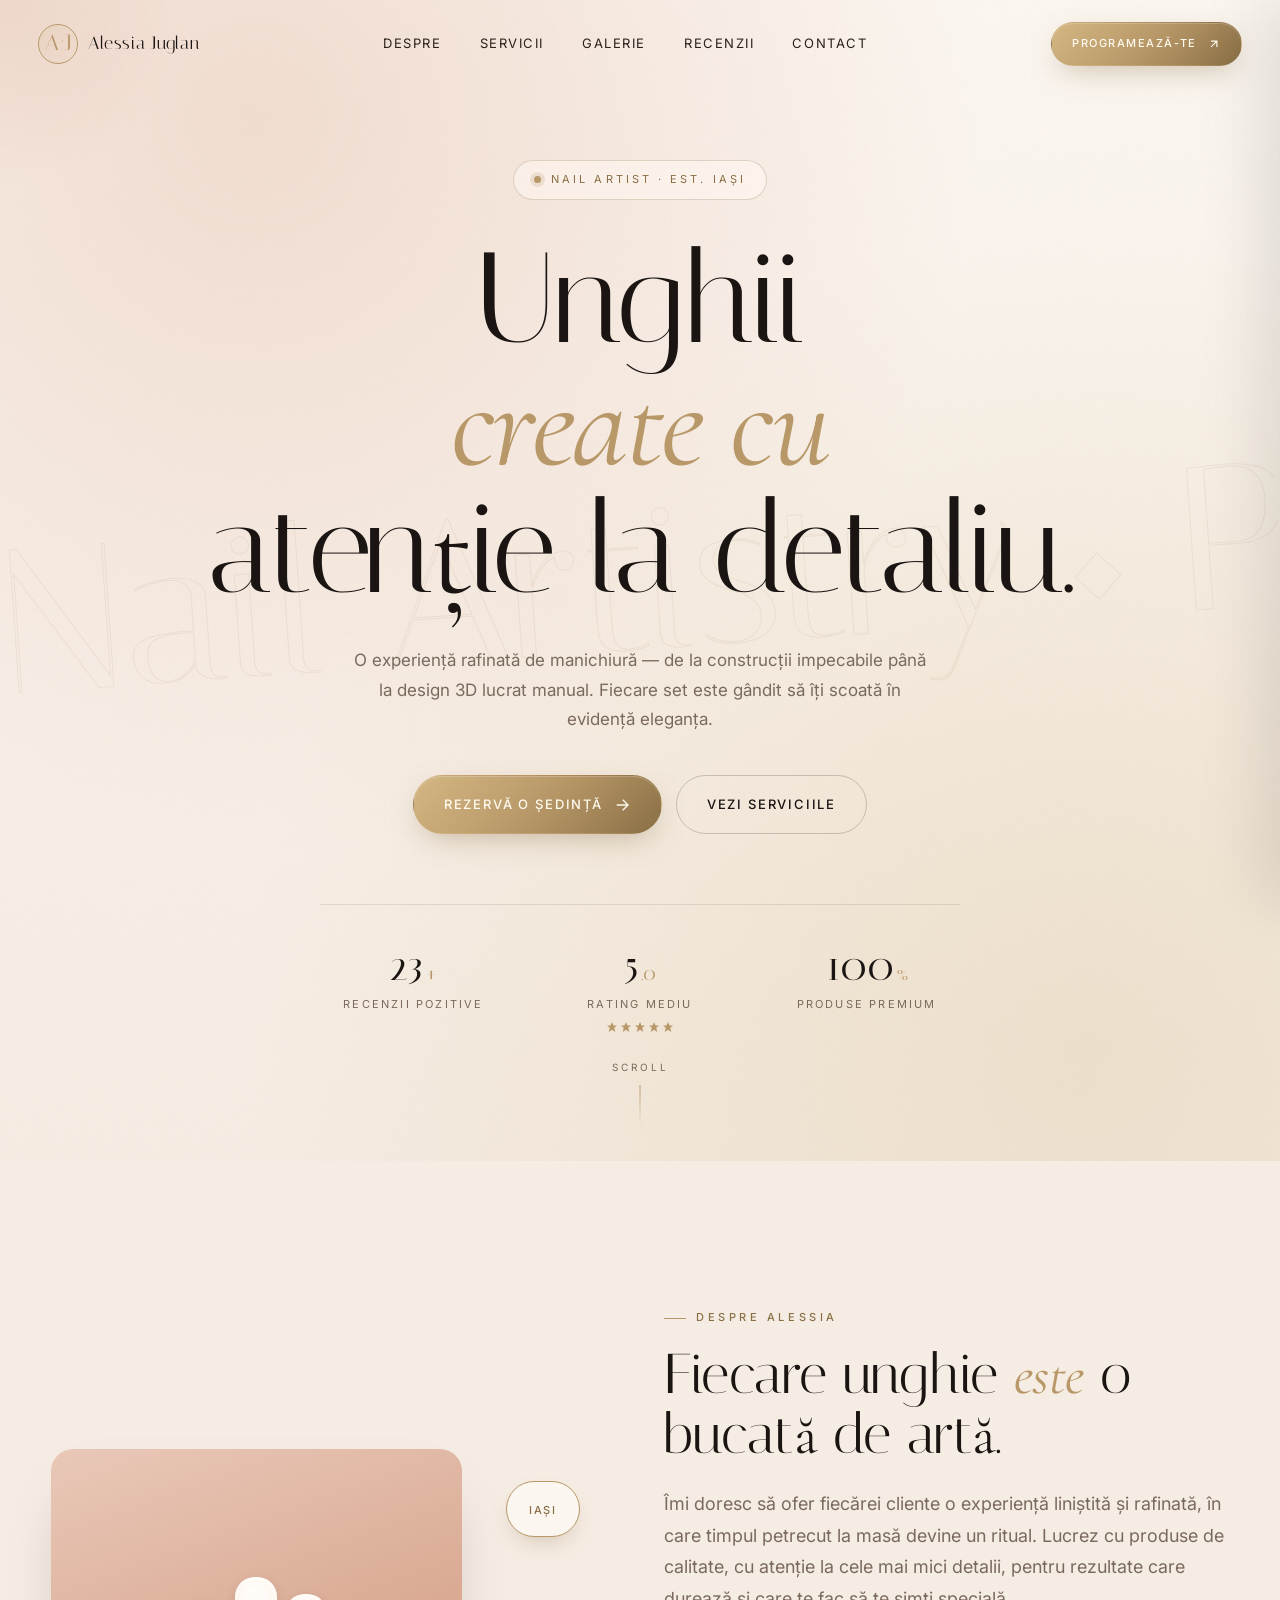
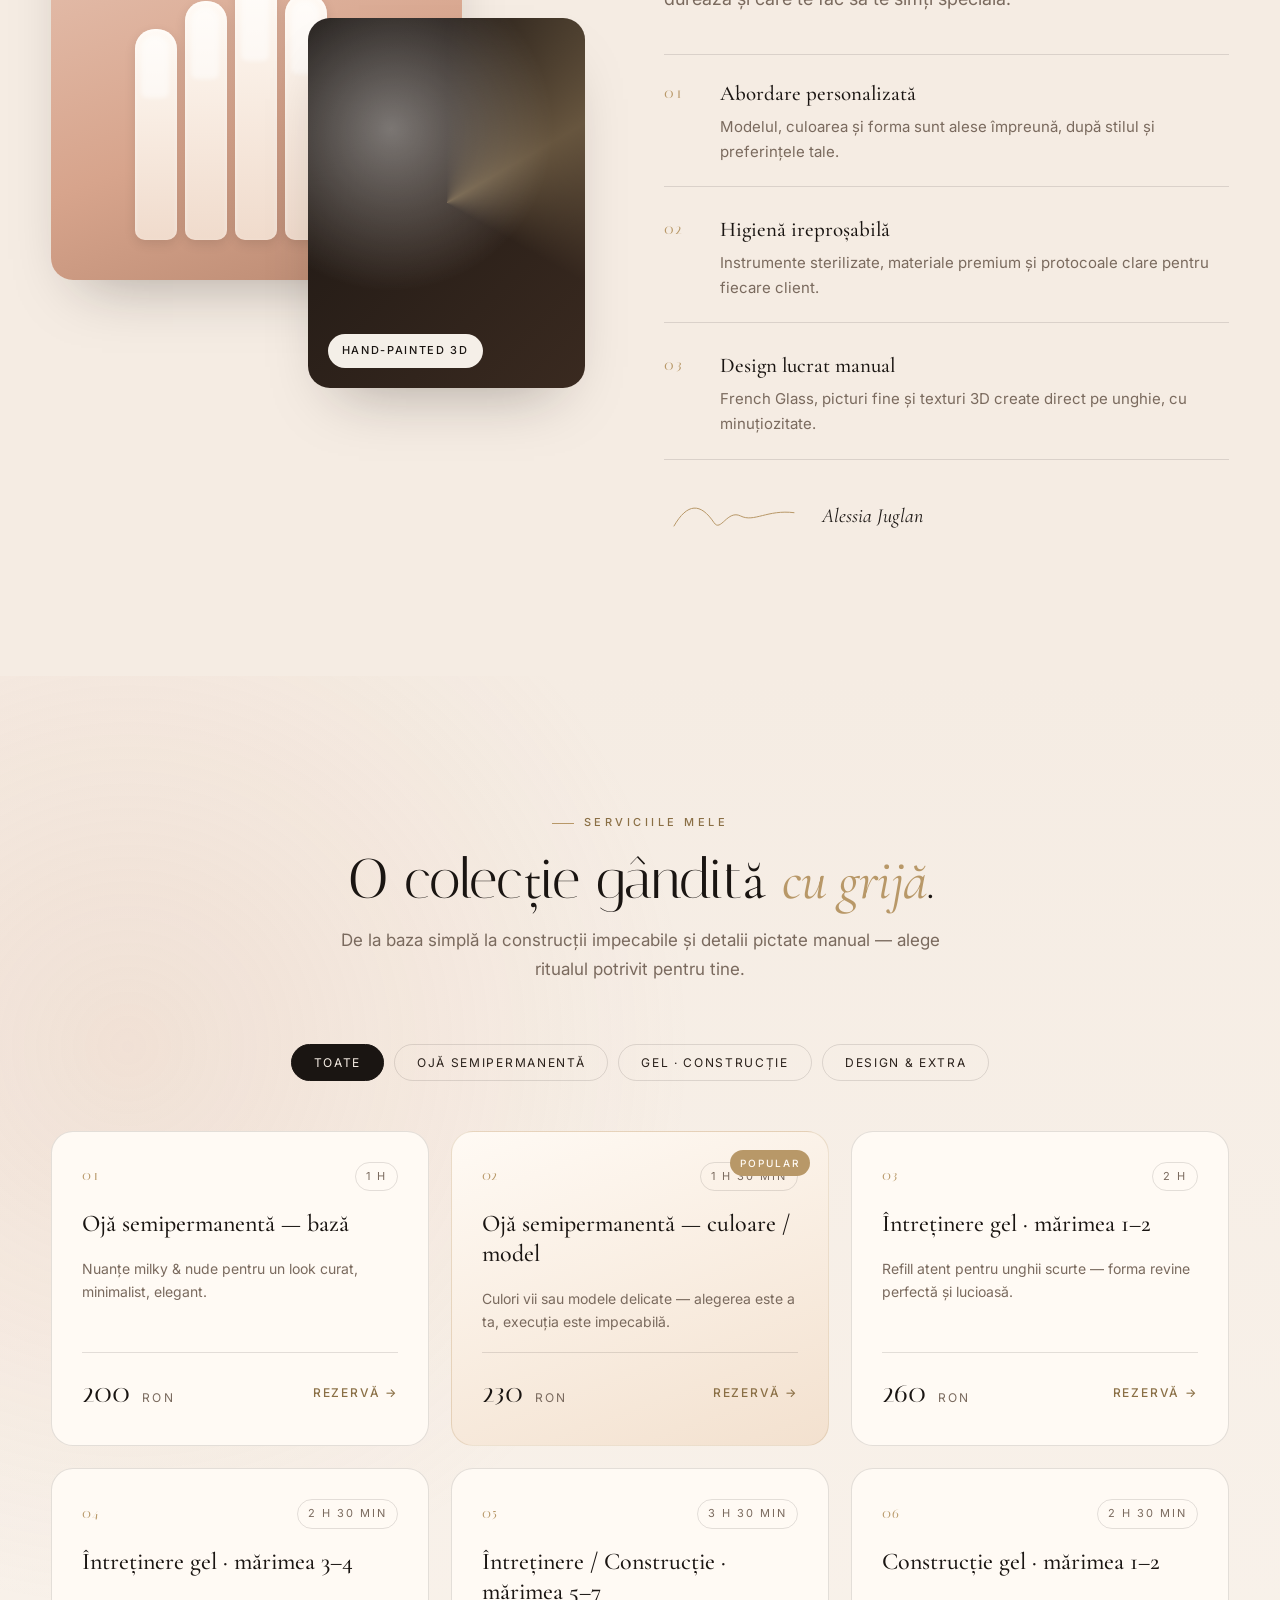
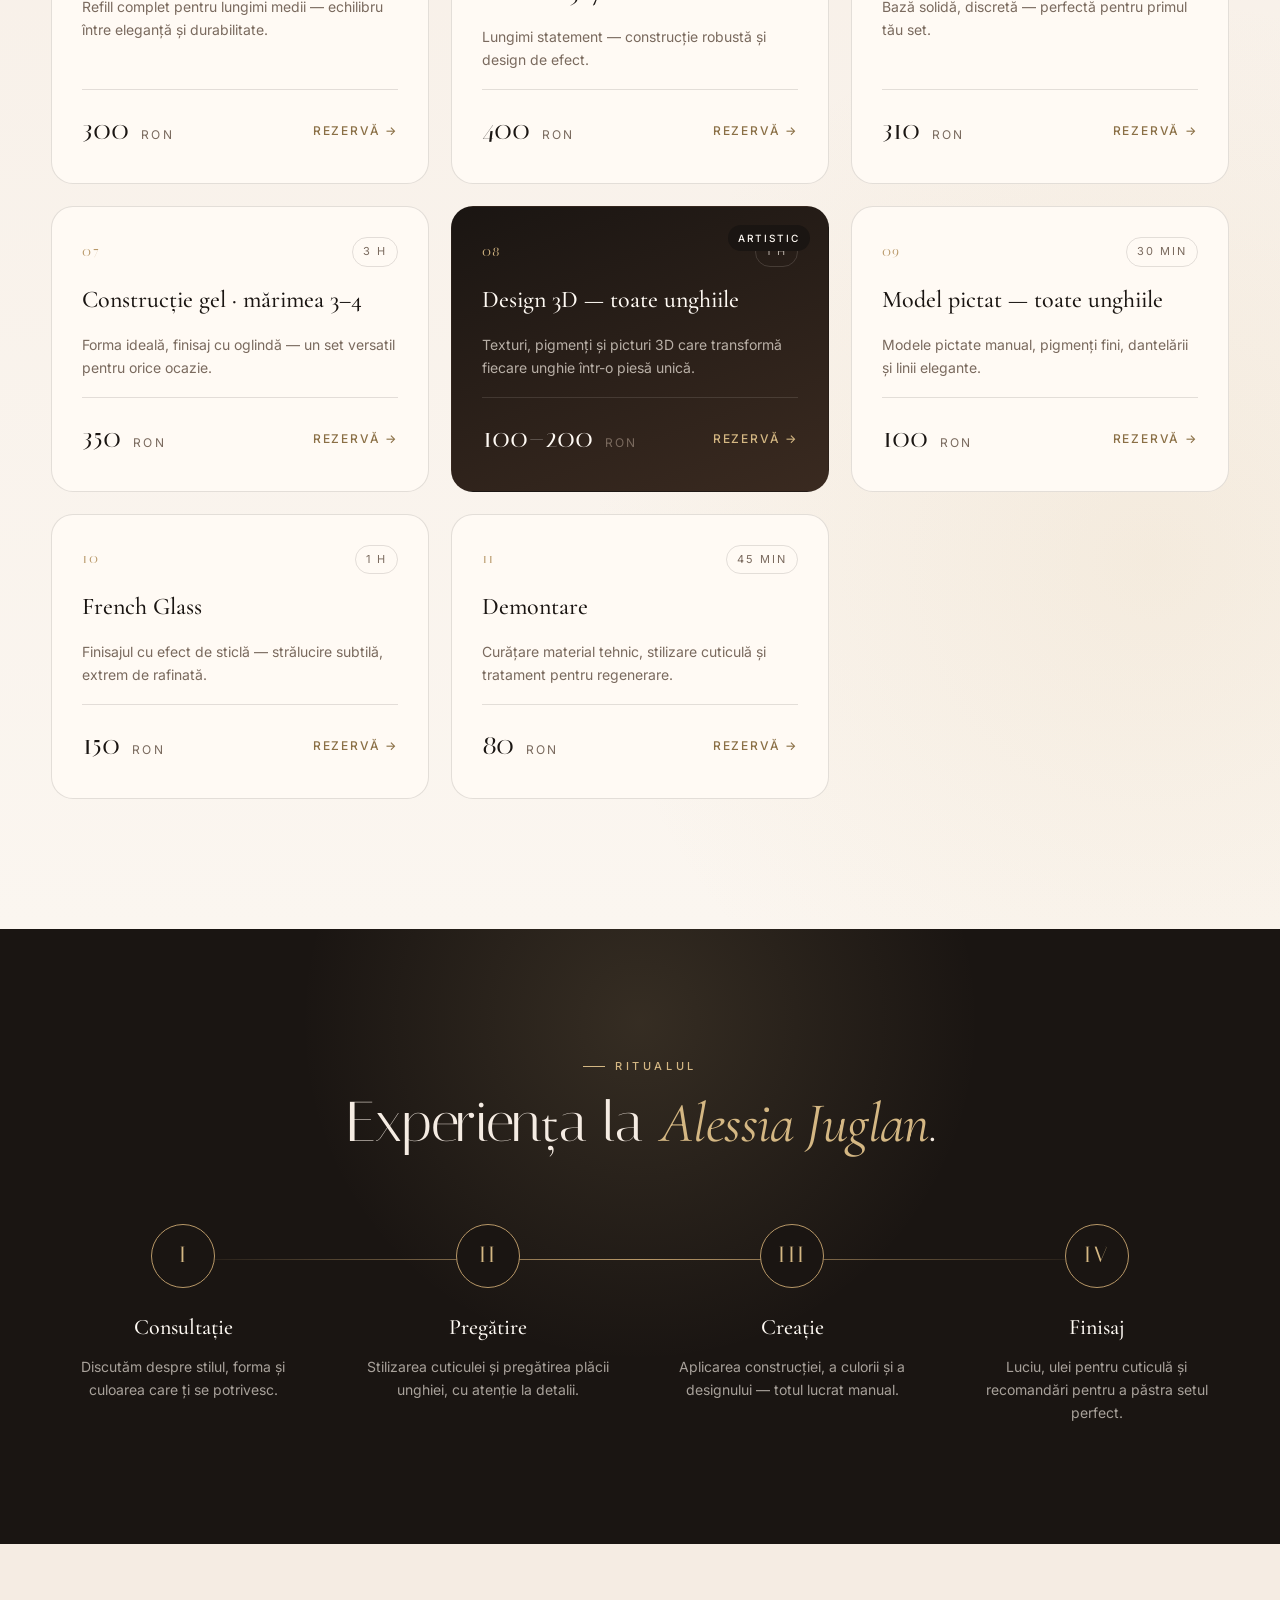
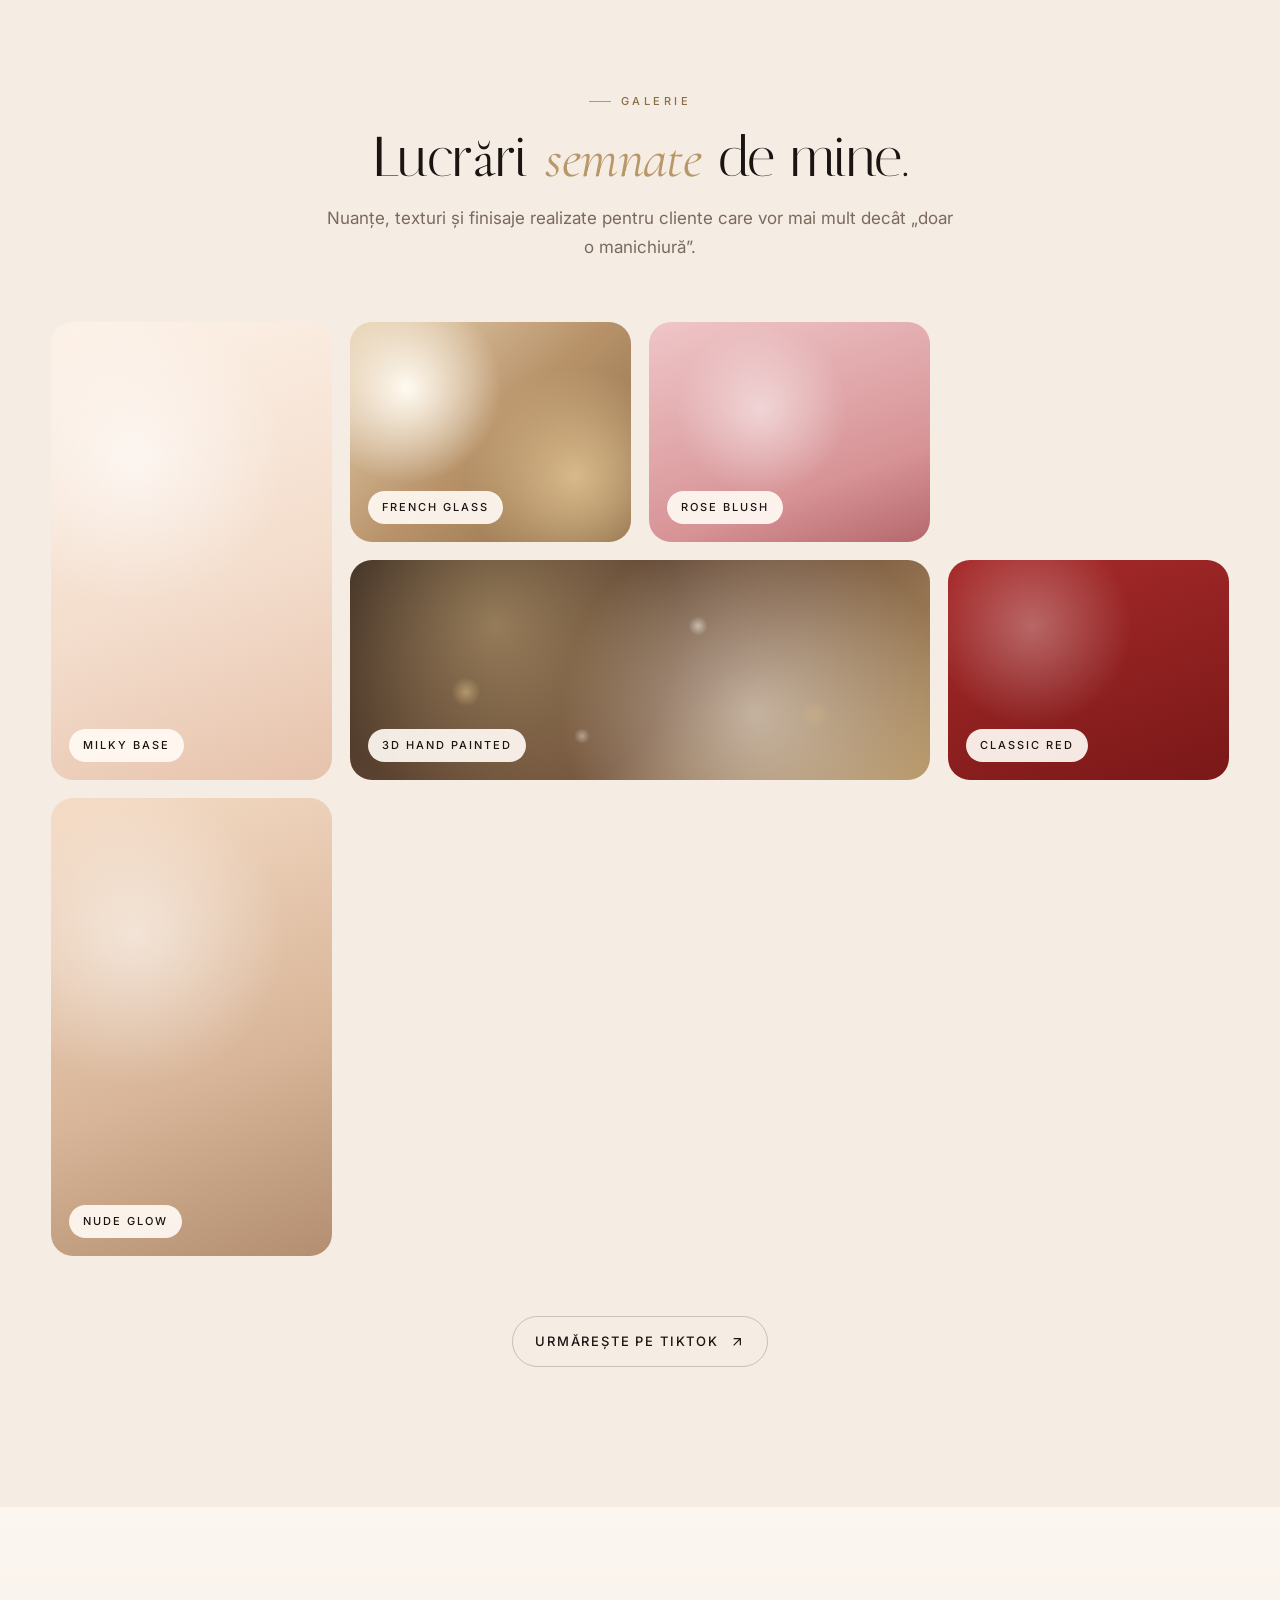
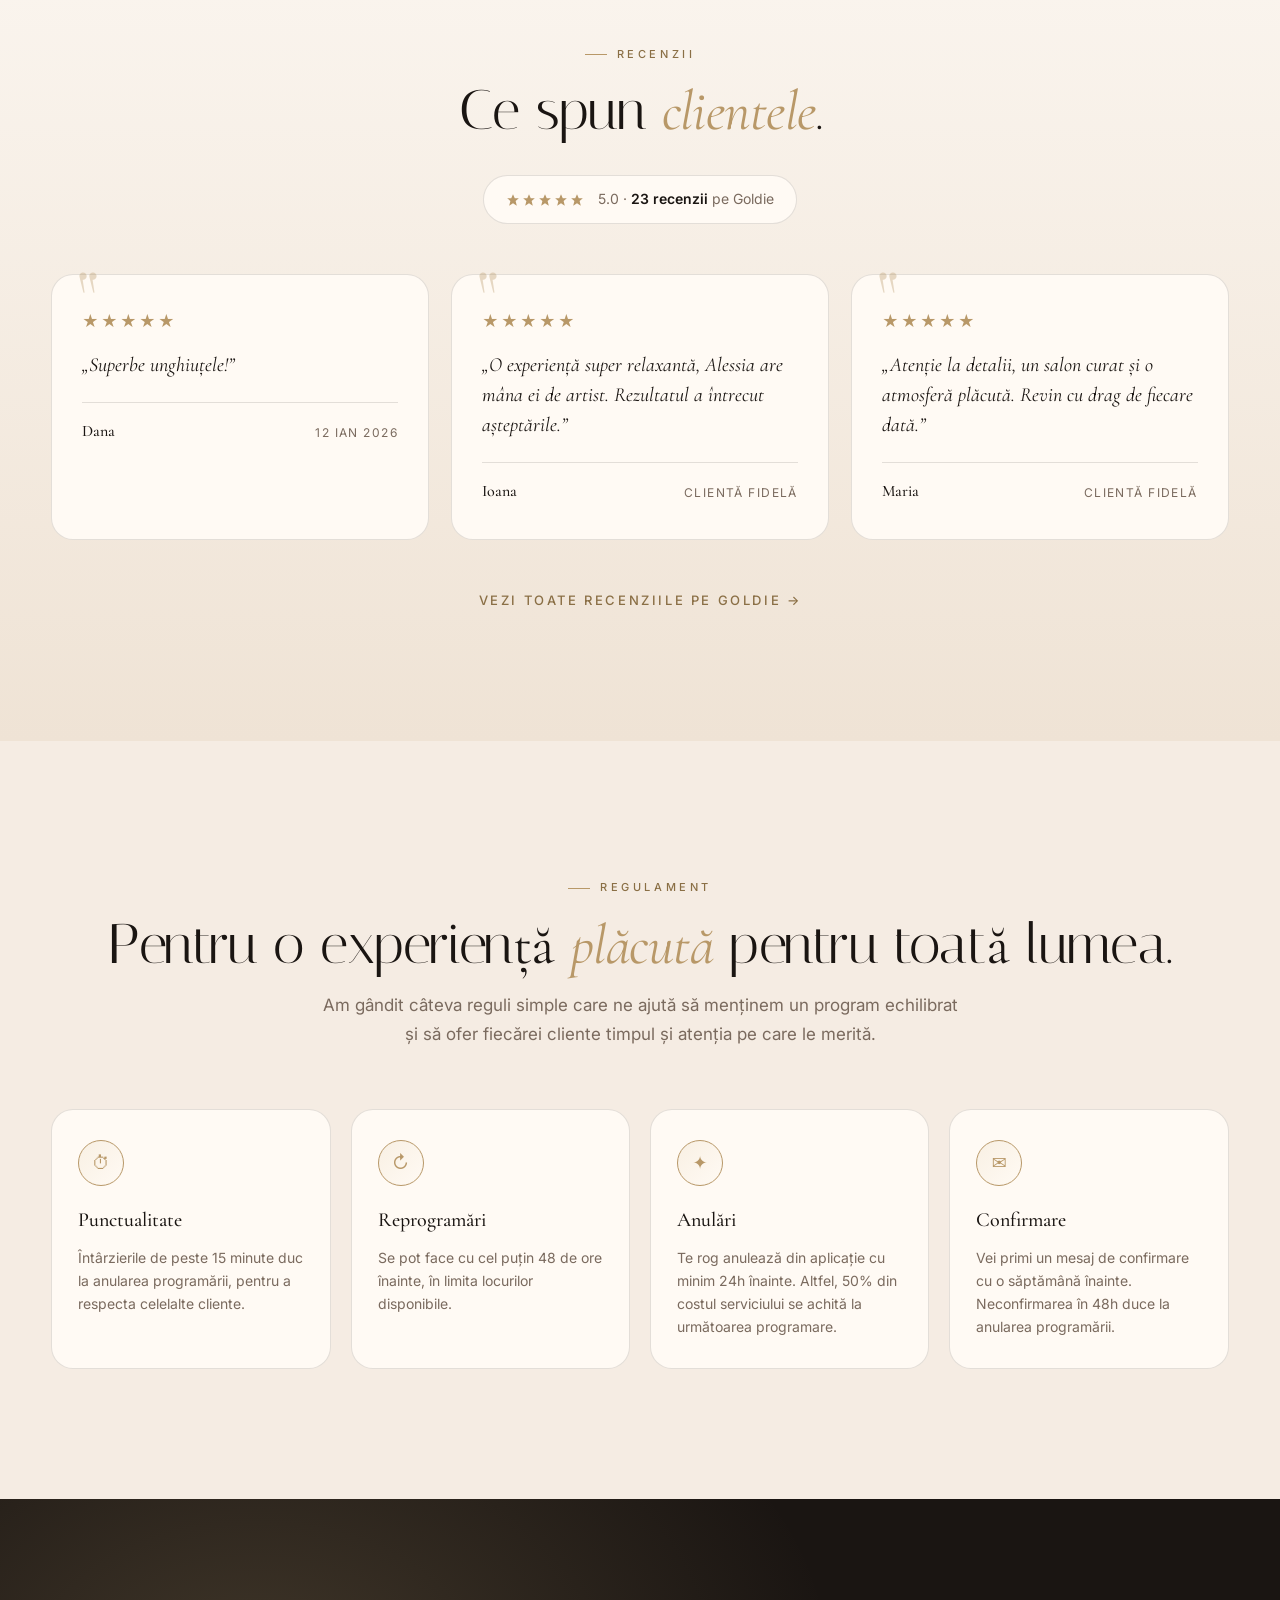
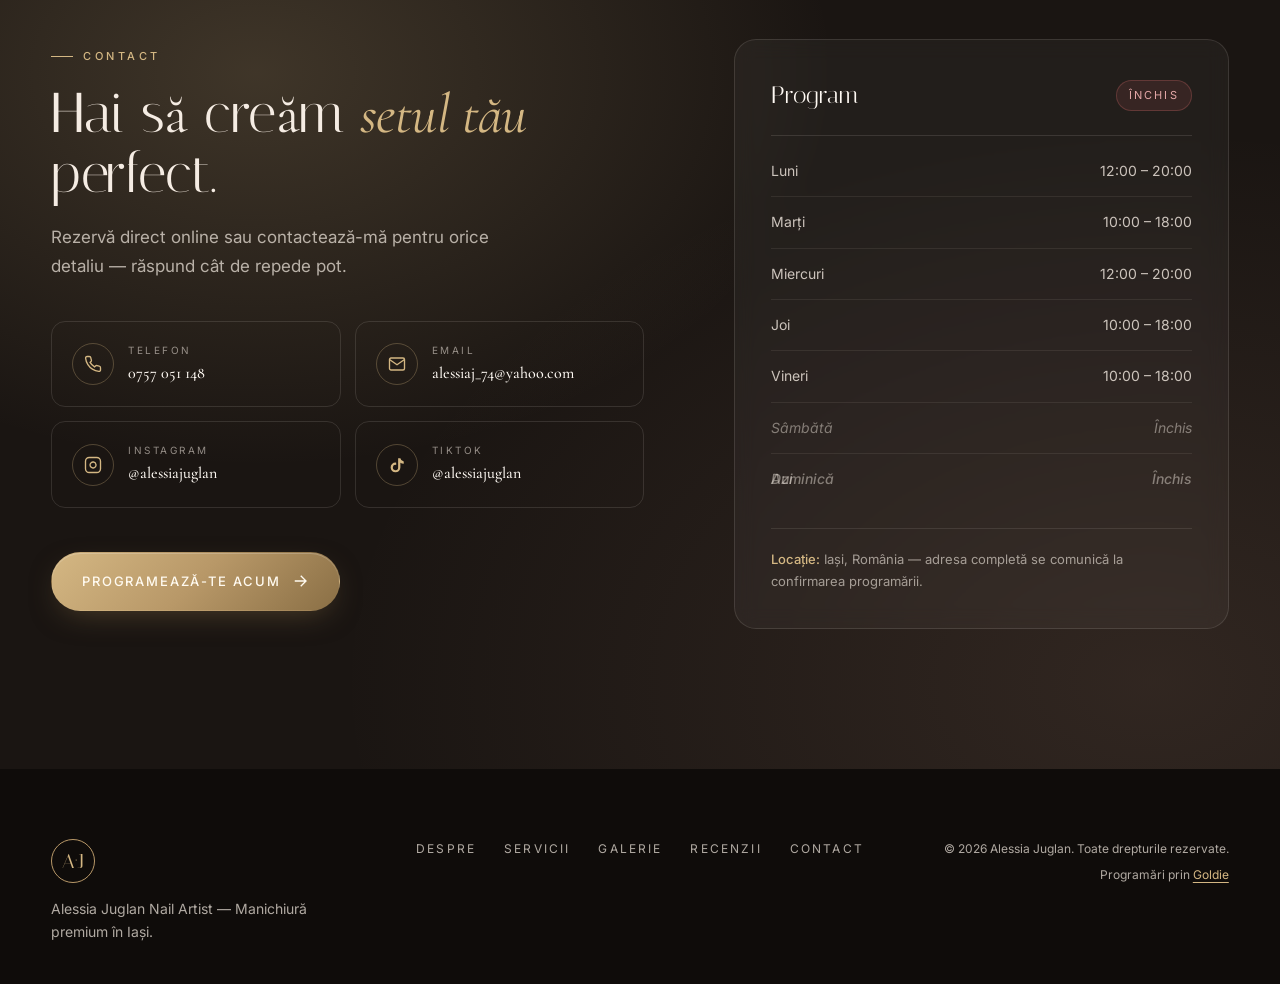
==== index.html @ a5c399bd "feat: initial premium website for Alessia Juglan Nail Tech" ====
<!DOCTYPE html>
<html lang="ro">
<head>
  <meta charset="UTF-8" />
  <meta name="viewport" content="width=device-width, initial-scale=1.0" />
  <title>Alessia Juglan — Nail Artist | Manichiură Premium</title>
  <meta name="description" content="Alessia Juglan Nail Tech — manichiură premium, construcție gel, design 3D și French Glass. Programări online pentru o experiență rafinată." />
  <meta name="theme-color" content="#f5ece3" />

  <link rel="preconnect" href="https://fonts.googleapis.com" />
  <link rel="preconnect" href="https://fonts.gstatic.com" crossorigin />
  <link href="https://fonts.googleapis.com/css2?family=Cormorant+Garamond:ital,wght@0,300;0,400;0,500;0,600;1,400&family=Inter:wght@300;400;500;600&family=Italiana&display=swap" rel="stylesheet" />

  <link rel="icon" type="image/svg+xml" href="assets/favicon.svg" />
  <link rel="stylesheet" href="styles.css" />
</head>
<body>
  <!-- Cursor glow -->
  <div class="cursor-glow" aria-hidden="true"></div>

  <!-- Navigation -->
  <header class="nav" id="nav">
    <div class="nav__inner">
      <a href="#top" class="nav__logo" aria-label="Alessia Juglan">
        <span class="nav__logo-mark">A<span class="amp">·</span>J</span>
        <span class="nav__logo-text">Alessia Juglan</span>
      </a>

      <nav class="nav__links" aria-label="Meniu principal">
        <a href="#despre">Despre</a>
        <a href="#servicii">Servicii</a>
        <a href="#galerie">Galerie</a>
        <a href="#recenzii">Recenzii</a>
        <a href="#contact">Contact</a>
      </nav>

      <a href="https://book.heygoldie.com/alessiajuglan-nailtech" target="_blank" rel="noopener" class="btn btn--gold nav__cta">
        <span>Programează-te</span>
        <svg width="14" height="14" viewBox="0 0 24 24" fill="none" stroke="currentColor" stroke-width="2"><path d="M7 17L17 7M7 7h10v10"/></svg>
      </a>

      <button class="nav__burger" aria-label="Deschide meniul" aria-expanded="false">
        <span></span><span></span><span></span>
      </button>
    </div>

    <div class="nav__mobile" aria-hidden="true">
      <a href="#despre">Despre</a>
      <a href="#servicii">Servicii</a>
      <a href="#galerie">Galerie</a>
      <a href="#recenzii">Recenzii</a>
      <a href="#contact">Contact</a>
      <a href="https://book.heygoldie.com/alessiajuglan-nailtech" target="_blank" rel="noopener" class="btn btn--gold">Programează-te</a>
    </div>
  </header>

  <!-- Hero -->
  <section class="hero" id="top">
    <div class="hero__grain" aria-hidden="true"></div>

    <div class="hero__marquee" aria-hidden="true">
      <div class="hero__marquee-track">
        <span>Nail Artistry</span><span>◆</span>
        <span>Premium Manicure</span><span>◆</span>
        <span>Gel Construction</span><span>◆</span>
        <span>3D Design</span><span>◆</span>
        <span>French Glass</span><span>◆</span>
        <span>Iași, România</span><span>◆</span>
        <span>Nail Artistry</span><span>◆</span>
        <span>Premium Manicure</span><span>◆</span>
        <span>Gel Construction</span><span>◆</span>
        <span>3D Design</span><span>◆</span>
        <span>French Glass</span><span>◆</span>
        <span>Iași, România</span><span>◆</span>
      </div>
    </div>

    <div class="hero__inner">
      <div class="hero__eyebrow">
        <span class="hero__dot"></span>
        Nail Artist · Est. Iași
      </div>

      <h1 class="hero__title">
        <span class="hero__line">Unghii</span>
        <span class="hero__line hero__line--italic">create cu</span>
        <span class="hero__line hero__line--accent">atenție la detaliu.</span>
      </h1>

      <p class="hero__sub">
        O experiență rafinată de manichiură — de la construcții impecabile până la design 3D
        lucrat manual. Fiecare set este gândit să îți scoată în evidență eleganța.
      </p>

      <div class="hero__cta">
        <a href="https://book.heygoldie.com/alessiajuglan-nailtech" target="_blank" rel="noopener" class="btn btn--gold btn--lg">
          Rezervă o ședință
          <svg width="18" height="18" viewBox="0 0 24 24" fill="none" stroke="currentColor" stroke-width="1.8"><path d="M5 12h14M13 5l7 7-7 7"/></svg>
        </a>
        <a href="#servicii" class="btn btn--ghost btn--lg">Vezi serviciile</a>
      </div>

      <div class="hero__stats">
        <div class="stat">
          <div class="stat__num">23<span>+</span></div>
          <div class="stat__label">Recenzii pozitive</div>
        </div>
        <div class="stat">
          <div class="stat__num">5<span>.0</span></div>
          <div class="stat__label">Rating mediu</div>
          <div class="stat__stars" aria-label="5 stele">
            <svg viewBox="0 0 24 24"><path d="M12 2l3 7h7l-5.5 4.5L18.5 22 12 17.5 5.5 22l2-8.5L2 9h7z"/></svg>
            <svg viewBox="0 0 24 24"><path d="M12 2l3 7h7l-5.5 4.5L18.5 22 12 17.5 5.5 22l2-8.5L2 9h7z"/></svg>
            <svg viewBox="0 0 24 24"><path d="M12 2l3 7h7l-5.5 4.5L18.5 22 12 17.5 5.5 22l2-8.5L2 9h7z"/></svg>
            <svg viewBox="0 0 24 24"><path d="M12 2l3 7h7l-5.5 4.5L18.5 22 12 17.5 5.5 22l2-8.5L2 9h7z"/></svg>
            <svg viewBox="0 0 24 24"><path d="M12 2l3 7h7l-5.5 4.5L18.5 22 12 17.5 5.5 22l2-8.5L2 9h7z"/></svg>
          </div>
        </div>
        <div class="stat">
          <div class="stat__num">100<span>%</span></div>
          <div class="stat__label">Produse premium</div>
        </div>
      </div>
    </div>

    <a href="#despre" class="hero__scroll" aria-label="Scroll în jos">
      <span>Scroll</span>
      <span class="hero__scroll-line"></span>
    </a>
  </section>

  <!-- About -->
  <section class="about" id="despre">
    <div class="container about__grid">
      <div class="about__visual reveal">
        <div class="about__card about__card--one">
          <div class="about__nail" style="--delay:.0s"></div>
          <div class="about__nail" style="--delay:.1s"></div>
          <div class="about__nail" style="--delay:.2s"></div>
          <div class="about__nail" style="--delay:.3s"></div>
          <div class="about__nail" style="--delay:.4s"></div>
        </div>
        <div class="about__card about__card--two">
          <div class="about__shimmer"></div>
          <span class="about__tag">Hand-Painted 3D</span>
        </div>
        <div class="about__card about__card--three">
          <span class="about__tag">Iași</span>
        </div>
      </div>

      <div class="about__content">
        <p class="eyebrow reveal">Despre Alessia</p>
        <h2 class="section-title reveal">
          Fiecare unghie <em>este</em> o bucată de artă.
        </h2>
        <p class="about__lead reveal">
          Îmi doresc să ofer fiecărei cliente o experiență liniștită și rafinată,
          în care timpul petrecut la masă devine un ritual. Lucrez cu produse de
          calitate, cu atenție la cele mai mici detalii, pentru rezultate care
          durează și care te fac să te simți specială.
        </p>

        <ul class="about__list reveal">
          <li>
            <span class="about__num">01</span>
            <div>
              <h4>Abordare personalizată</h4>
              <p>Modelul, culoarea și forma sunt alese împreună, după stilul și preferințele tale.</p>
            </div>
          </li>
          <li>
            <span class="about__num">02</span>
            <div>
              <h4>Higienă ireproșabilă</h4>
              <p>Instrumente sterilizate, materiale premium și protocoale clare pentru fiecare client.</p>
            </div>
          </li>
          <li>
            <span class="about__num">03</span>
            <div>
              <h4>Design lucrat manual</h4>
              <p>French Glass, picturi fine și texturi 3D create direct pe unghie, cu minuțiozitate.</p>
            </div>
          </li>
        </ul>

        <div class="about__sign reveal">
          <svg viewBox="0 0 200 60" class="about__signature" aria-hidden="true">
            <path d="M10,45 C30,10 50,10 70,40 C80,55 90,20 110,30 C130,40 150,20 190,25" fill="none" stroke="currentColor" stroke-width="1.5" stroke-linecap="round"/>
          </svg>
          <span>Alessia Juglan</span>
        </div>
      </div>
    </div>
  </section>

  <!-- Services -->
  <section class="services" id="servicii">
    <div class="container">
      <div class="services__head reveal">
        <p class="eyebrow">Serviciile mele</p>
        <h2 class="section-title">O colecție gândită <em>cu grijă</em>.</h2>
        <p class="section-sub">
          De la baza simplă la construcții impecabile și detalii pictate manual —
          alege ritualul potrivit pentru tine.
        </p>
      </div>

      <div class="services__tabs reveal">
        <button class="service-tab is-active" data-tab="all">Toate</button>
        <button class="service-tab" data-tab="oja">Ojă semipermanentă</button>
        <button class="service-tab" data-tab="gel">Gel · Construcție</button>
        <button class="service-tab" data-tab="extra">Design &amp; Extra</button>
      </div>

      <div class="services__grid">
        <!-- Row 1 -->
        <article class="service" data-cat="oja">
          <div class="service__top">
            <span class="service__index">01</span>
            <span class="service__time">1 h</span>
          </div>
          <h3 class="service__title">Ojă semipermanentă — bază</h3>
          <p class="service__desc">Nuanțe milky &amp; nude pentru un look curat, minimalist, elegant.</p>
          <div class="service__foot">
            <span class="service__price">200 <i>RON</i></span>
            <a href="https://book.heygoldie.com/alessiajuglan-nailtech" target="_blank" rel="noopener" class="service__book">Rezervă →</a>
          </div>
        </article>

        <article class="service service--featured" data-cat="oja">
          <span class="service__badge">Popular</span>
          <div class="service__top">
            <span class="service__index">02</span>
            <span class="service__time">1 h 30 min</span>
          </div>
          <h3 class="service__title">Ojă semipermanentă — culoare / model</h3>
          <p class="service__desc">Culori vii sau modele delicate — alegerea este a ta, execuția este impecabilă.</p>
          <div class="service__foot">
            <span class="service__price">230 <i>RON</i></span>
            <a href="https://book.heygoldie.com/alessiajuglan-nailtech" target="_blank" rel="noopener" class="service__book">Rezervă →</a>
          </div>
        </article>

        <article class="service" data-cat="gel">
          <div class="service__top">
            <span class="service__index">03</span>
            <span class="service__time">2 h</span>
          </div>
          <h3 class="service__title">Întreținere gel · mărimea 1–2</h3>
          <p class="service__desc">Refill atent pentru unghii scurte — forma revine perfectă și lucioasă.</p>
          <div class="service__foot">
            <span class="service__price">260 <i>RON</i></span>
            <a href="https://book.heygoldie.com/alessiajuglan-nailtech" target="_blank" rel="noopener" class="service__book">Rezervă →</a>
          </div>
        </article>

        <article class="service" data-cat="gel">
          <div class="service__top">
            <span class="service__index">04</span>
            <span class="service__time">2 h 30 min</span>
          </div>
          <h3 class="service__title">Întreținere gel · mărimea 3–4</h3>
          <p class="service__desc">Refill complet pentru lungimi medii — echilibru între eleganță și durabilitate.</p>
          <div class="service__foot">
            <span class="service__price">300 <i>RON</i></span>
            <a href="https://book.heygoldie.com/alessiajuglan-nailtech" target="_blank" rel="noopener" class="service__book">Rezervă →</a>
          </div>
        </article>

        <article class="service" data-cat="gel">
          <div class="service__top">
            <span class="service__index">05</span>
            <span class="service__time">3 h 30 min</span>
          </div>
          <h3 class="service__title">Întreținere / Construcție · mărimea 5–7</h3>
          <p class="service__desc">Lungimi statement — construcție robustă și design de efect.</p>
          <div class="service__foot">
            <span class="service__price">400 <i>RON</i></span>
            <a href="https://book.heygoldie.com/alessiajuglan-nailtech" target="_blank" rel="noopener" class="service__book">Rezervă →</a>
          </div>
        </article>

        <article class="service" data-cat="gel">
          <div class="service__top">
            <span class="service__index">06</span>
            <span class="service__time">2 h 30 min</span>
          </div>
          <h3 class="service__title">Construcție gel · mărimea 1–2</h3>
          <p class="service__desc">Bază solidă, discretă — perfectă pentru primul tău set.</p>
          <div class="service__foot">
            <span class="service__price">310 <i>RON</i></span>
            <a href="https://book.heygoldie.com/alessiajuglan-nailtech" target="_blank" rel="noopener" class="service__book">Rezervă →</a>
          </div>
        </article>

        <article class="service" data-cat="gel">
          <div class="service__top">
            <span class="service__index">07</span>
            <span class="service__time">3 h</span>
          </div>
          <h3 class="service__title">Construcție gel · mărimea 3–4</h3>
          <p class="service__desc">Forma ideală, finisaj cu oglindă — un set versatil pentru orice ocazie.</p>
          <div class="service__foot">
            <span class="service__price">350 <i>RON</i></span>
            <a href="https://book.heygoldie.com/alessiajuglan-nailtech" target="_blank" rel="noopener" class="service__book">Rezervă →</a>
          </div>
        </article>

        <article class="service service--accent" data-cat="extra">
          <span class="service__badge service__badge--dark">Artistic</span>
          <div class="service__top">
            <span class="service__index">08</span>
            <span class="service__time">1 h</span>
          </div>
          <h3 class="service__title">Design 3D — toate unghiile</h3>
          <p class="service__desc">Texturi, pigmenți și picturi 3D care transformă fiecare unghie într-o piesă unică.</p>
          <div class="service__foot">
            <span class="service__price">100–200 <i>RON</i></span>
            <a href="https://book.heygoldie.com/alessiajuglan-nailtech" target="_blank" rel="noopener" class="service__book">Rezervă →</a>
          </div>
        </article>

        <article class="service" data-cat="extra">
          <div class="service__top">
            <span class="service__index">09</span>
            <span class="service__time">30 min</span>
          </div>
          <h3 class="service__title">Model pictat — toate unghiile</h3>
          <p class="service__desc">Modele pictate manual, pigmenți fini, dantelării și linii elegante.</p>
          <div class="service__foot">
            <span class="service__price">100 <i>RON</i></span>
            <a href="https://book.heygoldie.com/alessiajuglan-nailtech" target="_blank" rel="noopener" class="service__book">Rezervă →</a>
          </div>
        </article>

        <article class="service" data-cat="extra">
          <div class="service__top">
            <span class="service__index">10</span>
            <span class="service__time">1 h</span>
          </div>
          <h3 class="service__title">French Glass</h3>
          <p class="service__desc">Finisajul cu efect de sticlă — strălucire subtilă, extrem de rafinată.</p>
          <div class="service__foot">
            <span class="service__price">150 <i>RON</i></span>
            <a href="https://book.heygoldie.com/alessiajuglan-nailtech" target="_blank" rel="noopener" class="service__book">Rezervă →</a>
          </div>
        </article>

        <article class="service" data-cat="extra">
          <div class="service__top">
            <span class="service__index">11</span>
            <span class="service__time">45 min</span>
          </div>
          <h3 class="service__title">Demontare</h3>
          <p class="service__desc">Curățare material tehnic, stilizare cuticulă și tratament pentru regenerare.</p>
          <div class="service__foot">
            <span class="service__price">80 <i>RON</i></span>
            <a href="https://book.heygoldie.com/alessiajuglan-nailtech" target="_blank" rel="noopener" class="service__book">Rezervă →</a>
          </div>
        </article>
      </div>
    </div>
  </section>

  <!-- Process / Experience -->
  <section class="process">
    <div class="container process__wrap">
      <p class="eyebrow reveal">Ritualul</p>
      <h2 class="section-title reveal">Experiența la <em>Alessia Juglan</em>.</h2>

      <div class="process__line" aria-hidden="true"></div>
      <div class="process__steps">
        <div class="step reveal">
          <span class="step__num">I</span>
          <h4>Consultație</h4>
          <p>Discutăm despre stilul, forma și culoarea care ți se potrivesc.</p>
        </div>
        <div class="step reveal">
          <span class="step__num">II</span>
          <h4>Pregătire</h4>
          <p>Stilizarea cuticulei și pregătirea plăcii unghiei, cu atenție la detalii.</p>
        </div>
        <div class="step reveal">
          <span class="step__num">III</span>
          <h4>Creație</h4>
          <p>Aplicarea construcției, a culorii și a designului — totul lucrat manual.</p>
        </div>
        <div class="step reveal">
          <span class="step__num">IV</span>
          <h4>Finisaj</h4>
          <p>Luciu, ulei pentru cuticulă și recomandări pentru a păstra setul perfect.</p>
        </div>
      </div>
    </div>
  </section>

  <!-- Gallery -->
  <section class="gallery" id="galerie">
    <div class="container">
      <div class="gallery__head reveal">
        <p class="eyebrow">Galerie</p>
        <h2 class="section-title">Lucrări <em>semnate</em> de mine.</h2>
        <p class="section-sub">Nuanțe, texturi și finisaje realizate pentru cliente care vor mai mult decât „doar o manichiură”.</p>
      </div>

      <div class="gallery__grid">
        <div class="gallery__item gallery__item--tall reveal" style="--hue:22;">
          <div class="gallery__art gallery__art--milky"></div>
          <span class="gallery__label">Milky Base</span>
        </div>
        <div class="gallery__item reveal" style="--hue:12;">
          <div class="gallery__art gallery__art--chrome"></div>
          <span class="gallery__label">French Glass</span>
        </div>
        <div class="gallery__item reveal" style="--hue:340;">
          <div class="gallery__art gallery__art--rose"></div>
          <span class="gallery__label">Rose Blush</span>
        </div>
        <div class="gallery__item gallery__item--wide reveal" style="--hue:30;">
          <div class="gallery__art gallery__art--3d"></div>
          <span class="gallery__label">3D Hand Painted</span>
        </div>
        <div class="gallery__item reveal" style="--hue:0;">
          <div class="gallery__art gallery__art--red"></div>
          <span class="gallery__label">Classic Red</span>
        </div>
        <div class="gallery__item gallery__item--tall reveal" style="--hue:20;">
          <div class="gallery__art gallery__art--nude"></div>
          <span class="gallery__label">Nude Glow</span>
        </div>
      </div>

      <div class="gallery__cta reveal">
        <a href="https://www.tiktok.com/@alessiajuglan" target="_blank" rel="noopener" class="btn btn--ghost">
          Urmărește pe TikTok
          <svg width="16" height="16" viewBox="0 0 24 24" fill="none" stroke="currentColor" stroke-width="1.8"><path d="M7 17L17 7M7 7h10v10"/></svg>
        </a>
      </div>
    </div>
  </section>

  <!-- Reviews -->
  <section class="reviews" id="recenzii">
    <div class="container">
      <div class="reviews__head reveal">
        <p class="eyebrow">Recenzii</p>
        <h2 class="section-title">Ce spun <em>clientele</em>.</h2>
        <div class="reviews__score">
          <div class="reviews__stars">
            <svg viewBox="0 0 24 24"><path d="M12 2l3 7h7l-5.5 4.5L18.5 22 12 17.5 5.5 22l2-8.5L2 9h7z"/></svg>
            <svg viewBox="0 0 24 24"><path d="M12 2l3 7h7l-5.5 4.5L18.5 22 12 17.5 5.5 22l2-8.5L2 9h7z"/></svg>
            <svg viewBox="0 0 24 24"><path d="M12 2l3 7h7l-5.5 4.5L18.5 22 12 17.5 5.5 22l2-8.5L2 9h7z"/></svg>
            <svg viewBox="0 0 24 24"><path d="M12 2l3 7h7l-5.5 4.5L18.5 22 12 17.5 5.5 22l2-8.5L2 9h7z"/></svg>
            <svg viewBox="0 0 24 24"><path d="M12 2l3 7h7l-5.5 4.5L18.5 22 12 17.5 5.5 22l2-8.5L2 9h7z"/></svg>
          </div>
          <span>5.0 · <strong>23 recenzii</strong> pe Goldie</span>
        </div>
      </div>

      <div class="reviews__grid">
        <article class="review reveal">
          <div class="review__stars" aria-label="5 stele">★★★★★</div>
          <p>„Superbe unghiuțele!”</p>
          <footer>
            <strong>Dana</strong>
            <span>12 Ian 2026</span>
          </footer>
        </article>
        <article class="review reveal">
          <div class="review__stars" aria-label="5 stele">★★★★★</div>
          <p>„O experiență super relaxantă, Alessia are mâna ei de artist. Rezultatul a întrecut așteptările.”</p>
          <footer>
            <strong>Ioana</strong>
            <span>clientă fidelă</span>
          </footer>
        </article>
        <article class="review reveal">
          <div class="review__stars" aria-label="5 stele">★★★★★</div>
          <p>„Atenție la detalii, un salon curat și o atmosferă plăcută. Revin cu drag de fiecare dată.”</p>
          <footer>
            <strong>Maria</strong>
            <span>clientă fidelă</span>
          </footer>
        </article>
      </div>

      <a href="https://book.heygoldie.com/alessiajuglan-nailtech" target="_blank" rel="noopener" class="reviews__all reveal">
        Vezi toate recenziile pe Goldie →
      </a>
    </div>
  </section>

  <!-- Policies -->
  <section class="policies">
    <div class="container policies__wrap">
      <div class="policies__head reveal">
        <p class="eyebrow">Regulament</p>
        <h2 class="section-title">Pentru o experiență <em>plăcută</em> pentru toată lumea.</h2>
        <p class="section-sub">
          Am gândit câteva reguli simple care ne ajută să menținem un program echilibrat și
          să ofer fiecărei cliente timpul și atenția pe care le merită.
        </p>
      </div>

      <div class="policies__grid">
        <div class="policy reveal">
          <span class="policy__ico">⏱</span>
          <h4>Punctualitate</h4>
          <p>Întârzierile de peste 15 minute duc la anularea programării, pentru a respecta celelalte cliente.</p>
        </div>
        <div class="policy reveal">
          <span class="policy__ico">↻</span>
          <h4>Reprogramări</h4>
          <p>Se pot face cu cel puțin 48 de ore înainte, în limita locurilor disponibile.</p>
        </div>
        <div class="policy reveal">
          <span class="policy__ico">✦</span>
          <h4>Anulări</h4>
          <p>Te rog anulează din aplicație cu minim 24h înainte. Altfel, 50% din costul serviciului se achită la următoarea programare.</p>
        </div>
        <div class="policy reveal">
          <span class="policy__ico">✉</span>
          <h4>Confirmare</h4>
          <p>Vei primi un mesaj de confirmare cu o săptămână înainte. Neconfirmarea în 48h duce la anularea programării.</p>
        </div>
      </div>
    </div>
  </section>

  <!-- Contact -->
  <section class="contact" id="contact">
    <div class="container contact__grid">
      <div class="contact__left reveal">
        <p class="eyebrow">Contact</p>
        <h2 class="section-title">Hai să creăm <em>setul tău</em> perfect.</h2>
        <p class="contact__lead">
          Rezervă direct online sau contactează-mă pentru orice detaliu —
          răspund cât de repede pot.
        </p>

        <div class="contact__items">
          <a href="tel:0757051148" class="contact__item">
            <span class="contact__ico">
              <svg viewBox="0 0 24 24" width="18" height="18" fill="none" stroke="currentColor" stroke-width="1.8"><path d="M22 16.92v3a2 2 0 0 1-2.18 2 19.79 19.79 0 0 1-8.63-3.07 19.5 19.5 0 0 1-6-6 19.79 19.79 0 0 1-3.07-8.67A2 2 0 0 1 4.11 2h3a2 2 0 0 1 2 1.72c.12.96.37 1.9.72 2.81a2 2 0 0 1-.45 2.11L8.09 9.91a16 16 0 0 0 6 6l1.27-1.27a2 2 0 0 1 2.11-.45c.91.35 1.85.6 2.81.72A2 2 0 0 1 22 16.92z"/></svg>
            </span>
            <div>
              <span class="contact__label">Telefon</span>
              <strong>0757 051 148</strong>
            </div>
          </a>

          <a href="mailto:alessiaj_74@yahoo.com" class="contact__item">
            <span class="contact__ico">
              <svg viewBox="0 0 24 24" width="18" height="18" fill="none" stroke="currentColor" stroke-width="1.8"><path d="M4 4h16c1.1 0 2 .9 2 2v12c0 1.1-.9 2-2 2H4c-1.1 0-2-.9-2-2V6c0-1.1.9-2 2-2z"/><path d="M22 6l-10 7L2 6"/></svg>
            </span>
            <div>
              <span class="contact__label">Email</span>
              <strong>alessiaj_74@yahoo.com</strong>
            </div>
          </a>

          <a href="https://www.instagram.com/" target="_blank" rel="noopener" class="contact__item">
            <span class="contact__ico">
              <svg viewBox="0 0 24 24" width="18" height="18" fill="none" stroke="currentColor" stroke-width="1.8"><rect x="2" y="2" width="20" height="20" rx="5"/><path d="M16 11.37A4 4 0 1 1 12.63 8 4 4 0 0 1 16 11.37z"/><line x1="17.5" y1="6.5" x2="17.51" y2="6.5"/></svg>
            </span>
            <div>
              <span class="contact__label">Instagram</span>
              <strong>@alessiajuglan</strong>
            </div>
          </a>

          <a href="https://www.tiktok.com/@alessiajuglan" target="_blank" rel="noopener" class="contact__item">
            <span class="contact__ico">
              <svg viewBox="0 0 24 24" width="18" height="18" fill="currentColor"><path d="M16.5 3a5.5 5.5 0 0 0 4.5 4.4v3a8.4 8.4 0 0 1-4.5-1.3v6.2a6.5 6.5 0 1 1-6.5-6.5c.3 0 .6 0 .9.1v3.1a3.5 3.5 0 1 0 2.6 3.3V3h3z"/></svg>
            </span>
            <div>
              <span class="contact__label">TikTok</span>
              <strong>@alessiajuglan</strong>
            </div>
          </a>
        </div>

        <a href="https://book.heygoldie.com/alessiajuglan-nailtech" target="_blank" rel="noopener" class="btn btn--gold btn--lg contact__cta">
          Programează-te acum
          <svg width="18" height="18" viewBox="0 0 24 24" fill="none" stroke="currentColor" stroke-width="1.8"><path d="M5 12h14M13 5l7 7-7 7"/></svg>
        </a>
      </div>

      <aside class="contact__hours reveal">
        <header>
          <h3>Program</h3>
          <span class="contact__open" data-open>Verificăm orarul…</span>
        </header>
        <ul>
          <li data-day="1"><span>Luni</span><span>12:00 – 20:00</span></li>
          <li data-day="2"><span>Marți</span><span>10:00 – 18:00</span></li>
          <li data-day="3"><span>Miercuri</span><span>12:00 – 20:00</span></li>
          <li data-day="4"><span>Joi</span><span>10:00 – 18:00</span></li>
          <li data-day="5"><span>Vineri</span><span>10:00 – 18:00</span></li>
          <li data-day="6" class="closed"><span>Sâmbătă</span><span>Închis</span></li>
          <li data-day="0" class="closed"><span>Duminică</span><span>Închis</span></li>
        </ul>

        <div class="contact__note">
          <strong>Locație:</strong>
          Iași, România — adresa completă se comunică la confirmarea programării.
        </div>
      </aside>
    </div>
  </section>

  <!-- Footer -->
  <footer class="footer">
    <div class="container footer__inner">
      <div class="footer__brand">
        <span class="footer__mark">A<span class="amp">·</span>J</span>
        <p>Alessia Juglan Nail Artist — Manichiură premium în Iași.</p>
      </div>
      <div class="footer__links">
        <a href="#despre">Despre</a>
        <a href="#servicii">Servicii</a>
        <a href="#galerie">Galerie</a>
        <a href="#recenzii">Recenzii</a>
        <a href="#contact">Contact</a>
      </div>
      <div class="footer__meta">
        <span>© <span id="year"></span> Alessia Juglan. Toate drepturile rezervate.</span>
        <span>Programări prin <a href="https://book.heygoldie.com/alessiajuglan-nailtech" target="_blank" rel="noopener">Goldie</a></span>
      </div>
    </div>
  </footer>

  <script src="script.js"></script>
</body>
</html>
---- styles.css ----
/* ============================================
   Alessia Juglan — Nail Artist
   Premium / Luxury styling
   ============================================ */

:root {
  /* Palette — warm luxury nudes with gold accent */
  --cream: #f5ece3;
  --cream-2: #efe3d5;
  --pearl: #fbf6f0;
  --ivory: #fffaf4;
  --charcoal: #1a1512;
  --ink: #2a211b;
  --muted: #7a6a5e;
  --rose: #d7a48c;
  --blush: #e9c8b8;
  --gold: #b89868;
  --gold-2: #d4b783;
  --gold-3: #8a6f45;
  --line: rgba(26, 21, 18, 0.12);

  --serif: "Cormorant Garamond", "Times New Roman", serif;
  --display: "Italiana", "Cormorant Garamond", serif;
  --sans: "Inter", system-ui, -apple-system, sans-serif;

  --radius: 22px;
  --radius-sm: 14px;

  --ease: cubic-bezier(0.22, 1, 0.36, 1);
}

* {
  box-sizing: border-box;
  margin: 0;
  padding: 0;
}

html {
  scroll-behavior: smooth;
}

body {
  font-family: var(--sans);
  color: var(--ink);
  background: var(--cream);
  line-height: 1.6;
  overflow-x: hidden;
  -webkit-font-smoothing: antialiased;
  -moz-osx-font-smoothing: grayscale;
  font-weight: 400;
  font-size: 16px;
}

img {
  max-width: 100%;
  display: block;
}

a {
  color: inherit;
  text-decoration: none;
}

.container {
  width: min(1240px, 92%);
  margin: 0 auto;
}

/* Reusable labels */
.eyebrow {
  font-family: var(--sans);
  font-size: 11px;
  letter-spacing: 0.32em;
  text-transform: uppercase;
  color: var(--gold-3);
  font-weight: 500;
  display: inline-flex;
  align-items: center;
  gap: 10px;
}

.eyebrow::before {
  content: "";
  width: 22px;
  height: 1px;
  background: var(--gold);
  display: inline-block;
}

.section-title {
  font-family: var(--display);
  font-weight: 400;
  font-size: clamp(34px, 4.4vw, 64px);
  line-height: 1.05;
  letter-spacing: -0.01em;
  color: var(--charcoal);
  margin: 18px 0 16px;
}

.section-title em {
  font-family: var(--serif);
  font-style: italic;
  font-weight: 400;
  color: var(--gold);
}

.section-sub {
  font-size: 17px;
  color: var(--muted);
  max-width: 640px;
  line-height: 1.7;
}

/* ============================================
   Buttons
   ============================================ */

.btn {
  position: relative;
  display: inline-flex;
  align-items: center;
  justify-content: center;
  gap: 10px;
  padding: 14px 22px;
  border-radius: 999px;
  font-size: 13px;
  letter-spacing: 0.14em;
  text-transform: uppercase;
  font-weight: 500;
  border: 1px solid transparent;
  cursor: pointer;
  transition: all 0.4s var(--ease);
  font-family: var(--sans);
  white-space: nowrap;
}

.btn--lg {
  padding: 18px 30px;
  font-size: 13px;
}

.btn--gold {
  background: linear-gradient(135deg, #d4b783 0%, #b89868 50%, #8a6f45 100%);
  color: #fffaf0;
  box-shadow: 0 10px 30px -10px rgba(138, 111, 69, 0.5),
    inset 0 1px 0 rgba(255, 255, 255, 0.2);
}

.btn--gold::after {
  content: "";
  position: absolute;
  inset: 0;
  border-radius: inherit;
  background: linear-gradient(
    120deg,
    transparent 20%,
    rgba(255, 255, 255, 0.35) 50%,
    transparent 80%
  );
  background-size: 200% 100%;
  background-position: 200% 0;
  opacity: 0;
  transition: all 0.8s var(--ease);
}

.btn--gold:hover {
  transform: translateY(-2px);
  box-shadow: 0 18px 40px -12px rgba(138, 111, 69, 0.55);
}

.btn--gold:hover::after {
  opacity: 1;
  background-position: -40% 0;
}

.btn--ghost {
  background: transparent;
  color: var(--charcoal);
  border-color: rgba(26, 21, 18, 0.2);
}

.btn--ghost:hover {
  background: var(--charcoal);
  color: var(--cream);
  border-color: var(--charcoal);
}

/* ============================================
   Cursor glow
   ============================================ */

.cursor-glow {
  position: fixed;
  top: 0;
  left: 0;
  width: 400px;
  height: 400px;
  border-radius: 50%;
  background: radial-gradient(
    circle,
    rgba(215, 164, 140, 0.18) 0%,
    rgba(215, 164, 140, 0) 65%
  );
  pointer-events: none;
  transform: translate(-50%, -50%);
  z-index: 1;
  transition: opacity 0.3s var(--ease);
  mix-blend-mode: multiply;
}

@media (hover: none) {
  .cursor-glow { display: none; }
}

/* ============================================
   Navigation
   ============================================ */

.nav {
  position: fixed;
  top: 0;
  left: 0;
  right: 0;
  z-index: 100;
  padding: 22px 0;
  transition: all 0.4s var(--ease);
}

.nav.is-scrolled {
  background: rgba(245, 236, 227, 0.85);
  backdrop-filter: blur(18px);
  -webkit-backdrop-filter: blur(18px);
  padding: 14px 0;
  border-bottom: 1px solid rgba(26, 21, 18, 0.06);
}

.nav__inner {
  width: min(1280px, 94%);
  margin: 0 auto;
  display: flex;
  align-items: center;
  justify-content: space-between;
  gap: 24px;
}

.nav__logo {
  display: flex;
  align-items: center;
  gap: 10px;
  color: var(--charcoal);
}

.nav__logo-mark {
  font-family: var(--display);
  font-size: 22px;
  letter-spacing: 0.02em;
  color: var(--gold);
  display: inline-flex;
  align-items: center;
  justify-content: center;
  width: 40px;
  height: 40px;
  border: 1px solid var(--gold);
  border-radius: 50%;
  background: linear-gradient(135deg, rgba(212, 183, 131, 0.15), transparent);
}

.nav__logo-mark .amp {
  opacity: 0.7;
  margin: 0 1px;
}

.nav__logo-text {
  font-family: var(--display);
  font-size: 18px;
  letter-spacing: 0.04em;
}

.nav__links {
  display: flex;
  gap: 38px;
}

.nav__links a {
  font-size: 13px;
  letter-spacing: 0.12em;
  text-transform: uppercase;
  color: var(--ink);
  position: relative;
  padding: 6px 0;
  font-weight: 400;
  transition: color 0.3s var(--ease);
}

.nav__links a::after {
  content: "";
  position: absolute;
  left: 0;
  right: 0;
  bottom: 0;
  height: 1px;
  background: var(--gold);
  transform: scaleX(0);
  transform-origin: right;
  transition: transform 0.4s var(--ease);
}

.nav__links a:hover {
  color: var(--gold-3);
}

.nav__links a:hover::after {
  transform: scaleX(1);
  transform-origin: left;
}

.nav__cta {
  padding: 12px 20px;
  font-size: 11px;
}

.nav__burger {
  display: none;
  flex-direction: column;
  gap: 5px;
  background: transparent;
  border: none;
  width: 36px;
  height: 36px;
  justify-content: center;
  align-items: center;
  cursor: pointer;
}

.nav__burger span {
  display: block;
  width: 22px;
  height: 1.5px;
  background: var(--charcoal);
  transition: all 0.3s var(--ease);
}

.nav__burger.is-open span:nth-child(1) {
  transform: translateY(6.5px) rotate(45deg);
}
.nav__burger.is-open span:nth-child(2) { opacity: 0; }
.nav__burger.is-open span:nth-child(3) {
  transform: translateY(-6.5px) rotate(-45deg);
}

.nav__mobile {
  position: fixed;
  top: 0;
  right: 0;
  height: 100dvh;
  width: min(380px, 88%);
  background: var(--ivory);
  padding: 110px 40px 40px;
  display: flex;
  flex-direction: column;
  gap: 8px;
  transform: translateX(100%);
  transition: transform 0.5s var(--ease);
  box-shadow: -20px 0 60px rgba(0, 0, 0, 0.1);
  z-index: 99;
}

.nav__mobile.is-open {
  transform: translateX(0);
}

.nav__mobile a {
  font-family: var(--display);
  font-size: 28px;
  padding: 14px 0;
  border-bottom: 1px solid var(--line);
}

.nav__mobile .btn {
  margin-top: 30px;
  align-self: flex-start;
}

@media (max-width: 980px) {
  .nav__links,
  .nav__cta {
    display: none;
  }
  .nav__burger {
    display: flex;
  }
}

/* ============================================
   Hero
   ============================================ */

.hero {
  position: relative;
  min-height: 100vh;
  padding: 160px 0 120px;
  overflow: hidden;
  background:
    radial-gradient(ellipse at 20% 10%, rgba(233, 200, 184, 0.55), transparent 50%),
    radial-gradient(ellipse at 85% 90%, rgba(212, 183, 131, 0.25), transparent 55%),
    linear-gradient(180deg, var(--pearl) 0%, var(--cream) 100%);
}

.hero__grain {
  position: absolute;
  inset: 0;
  background-image: url("data:image/svg+xml;utf8,<svg xmlns='http://www.w3.org/2000/svg' width='140' height='140'><filter id='n'><feTurbulence baseFrequency='0.9' numOctaves='2' stitchTiles='stitch'/><feColorMatrix values='0 0 0 0 0.5 0 0 0 0 0.4 0 0 0 0 0.3 0 0 0 0.5 0'/></filter><rect width='100%' height='100%' filter='url(%23n)' opacity='0.35'/></svg>");
  opacity: 0.25;
  pointer-events: none;
  mix-blend-mode: multiply;
}

.hero__marquee {
  position: absolute;
  top: 50%;
  left: 0;
  right: 0;
  transform: translateY(-50%) rotate(-4deg);
  overflow: hidden;
  pointer-events: none;
  opacity: 0.55;
}

.hero__marquee-track {
  display: flex;
  gap: 50px;
  white-space: nowrap;
  font-family: var(--display);
  font-size: clamp(90px, 16vw, 220px);
  color: transparent;
  -webkit-text-stroke: 1px rgba(138, 111, 69, 0.18);
  animation: marquee 60s linear infinite;
}

.hero__marquee-track span {
  flex-shrink: 0;
}

@keyframes marquee {
  from { transform: translateX(0); }
  to { transform: translateX(-50%); }
}

.hero__inner {
  position: relative;
  width: min(1100px, 92%);
  margin: 0 auto;
  z-index: 2;
  text-align: center;
}

.hero__eyebrow {
  display: inline-flex;
  align-items: center;
  gap: 10px;
  padding: 10px 20px;
  border: 1px solid rgba(138, 111, 69, 0.25);
  border-radius: 999px;
  font-size: 11px;
  letter-spacing: 0.28em;
  text-transform: uppercase;
  color: var(--gold-3);
  background: rgba(255, 250, 244, 0.5);
  backdrop-filter: blur(8px);
  margin-bottom: 36px;
  animation: riseIn 1s var(--ease) both;
}

.hero__dot {
  width: 7px;
  height: 7px;
  border-radius: 50%;
  background: var(--gold);
  box-shadow: 0 0 0 4px rgba(184, 152, 104, 0.2);
  animation: pulse 2.6s infinite;
}

@keyframes pulse {
  0%, 100% { box-shadow: 0 0 0 4px rgba(184, 152, 104, 0.15); }
  50% { box-shadow: 0 0 0 8px rgba(184, 152, 104, 0); }
}

.hero__title {
  font-family: var(--display);
  font-weight: 400;
  font-size: clamp(52px, 10vw, 140px);
  line-height: 0.98;
  letter-spacing: -0.02em;
  color: var(--charcoal);
}

.hero__line {
  display: block;
  animation: riseIn 1.1s var(--ease) both;
}
.hero__line:nth-child(1) { animation-delay: 0.05s; }
.hero__line:nth-child(2) { animation-delay: 0.15s; }
.hero__line:nth-child(3) { animation-delay: 0.25s; }

.hero__line--italic {
  font-family: var(--serif);
  font-style: italic;
  font-weight: 400;
  color: var(--gold);
}

.hero__line--accent {
  font-family: var(--display);
}

@keyframes riseIn {
  from {
    opacity: 0;
    transform: translateY(40px);
  }
  to {
    opacity: 1;
    transform: translateY(0);
  }
}

.hero__sub {
  max-width: 580px;
  margin: 34px auto 0;
  font-size: 17px;
  color: var(--muted);
  line-height: 1.75;
  animation: riseIn 1s 0.4s var(--ease) both;
}

.hero__cta {
  display: flex;
  gap: 14px;
  justify-content: center;
  flex-wrap: wrap;
  margin-top: 40px;
  animation: riseIn 1s 0.5s var(--ease) both;
}

.hero__stats {
  display: grid;
  grid-template-columns: repeat(3, 1fr);
  gap: 40px;
  max-width: 640px;
  margin: 70px auto 0;
  padding-top: 40px;
  border-top: 1px solid rgba(26, 21, 18, 0.1);
  animation: riseIn 1s 0.7s var(--ease) both;
}

.stat {
  text-align: center;
}

.stat__num {
  font-family: var(--display);
  font-size: 42px;
  color: var(--charcoal);
  line-height: 1;
  display: inline-flex;
  align-items: baseline;
}

.stat__num span {
  font-size: 20px;
  color: var(--gold);
  margin-left: 2px;
}

.stat__label {
  font-size: 11px;
  letter-spacing: 0.2em;
  text-transform: uppercase;
  color: var(--muted);
  margin-top: 8px;
}

.stat__stars {
  display: inline-flex;
  gap: 2px;
  margin-top: 8px;
}

.stat__stars svg {
  width: 12px;
  height: 12px;
  fill: var(--gold);
}

.hero__scroll {
  position: absolute;
  bottom: 36px;
  left: 50%;
  transform: translateX(-50%);
  display: flex;
  flex-direction: column;
  align-items: center;
  gap: 10px;
  font-size: 10px;
  letter-spacing: 0.3em;
  text-transform: uppercase;
  color: var(--muted);
  z-index: 3;
}

.hero__scroll-line {
  width: 1px;
  height: 40px;
  background: linear-gradient(to bottom, var(--gold), transparent);
  animation: scrollLine 2s infinite;
}

@keyframes scrollLine {
  0% { transform: scaleY(0); transform-origin: top; }
  50% { transform: scaleY(1); transform-origin: top; }
  51% { transform-origin: bottom; }
  100% { transform: scaleY(0); transform-origin: bottom; }
}

/* ============================================
   Reveal animations
   ============================================ */

.reveal {
  opacity: 0;
  transform: translateY(30px);
  transition: opacity 0.9s var(--ease), transform 0.9s var(--ease);
}

.reveal.in-view {
  opacity: 1;
  transform: translateY(0);
}

/* ============================================
   About
   ============================================ */

.about {
  padding: 140px 0;
  position: relative;
}

.about__grid {
  display: grid;
  grid-template-columns: 1fr 1.1fr;
  gap: 100px;
  align-items: center;
}

.about__visual {
  position: relative;
  aspect-ratio: 1/1.05;
  perspective: 1000px;
}

.about__card {
  position: absolute;
  border-radius: var(--radius);
  overflow: hidden;
  box-shadow: 0 30px 60px -30px rgba(26, 21, 18, 0.35);
  transition: transform 0.8s var(--ease);
}

.about__card--one {
  inset: 0 20% 20% 0;
  background: linear-gradient(160deg, #e9c8b8 0%, #d7a48c 60%, #b88870 100%);
  display: flex;
  gap: 8px;
  padding: 40px 28px;
  align-items: flex-end;
  justify-content: center;
}

.about__nail {
  flex: 1;
  max-width: 42px;
  border-radius: 20px 20px 10px 10px;
  background: linear-gradient(180deg, #fffaf4 0%, #f0dbcc 100%);
  box-shadow: inset 0 2px 4px rgba(255, 255, 255, 0.5),
    0 4px 12px rgba(0, 0, 0, 0.1);
  height: 60%;
  position: relative;
  animation: nailRise 1.4s var(--ease) var(--delay) both;
}

.about__nail::before {
  content: "";
  position: absolute;
  top: 6px;
  left: 6px;
  right: 20%;
  height: 30%;
  background: rgba(255, 255, 255, 0.5);
  border-radius: 14px 14px 6px 6px;
  filter: blur(2px);
}

.about__nail:nth-child(2) { height: 68%; }
.about__nail:nth-child(3) { height: 75%; }
.about__nail:nth-child(4) { height: 70%; }
.about__nail:nth-child(5) { height: 58%; }

@keyframes nailRise {
  from { transform: translateY(40px); opacity: 0; }
  to { transform: translateY(0); opacity: 1; }
}

.about__card--two {
  width: 54%;
  aspect-ratio: 3/4;
  right: -4%;
  bottom: 0;
  background:
    radial-gradient(circle at 30% 30%, rgba(255, 255, 255, 0.4), transparent 50%),
    linear-gradient(135deg, #1a1512 0%, #3a2a20 100%);
  display: flex;
  align-items: flex-end;
  padding: 20px;
}

.about__shimmer {
  position: absolute;
  inset: 0;
  background: conic-gradient(
    from 0deg at 50% 50%,
    rgba(212, 183, 131, 0) 0deg,
    rgba(212, 183, 131, 0.35) 60deg,
    rgba(212, 183, 131, 0) 120deg,
    rgba(212, 183, 131, 0) 360deg
  );
  animation: shimmer 8s linear infinite;
}

@keyframes shimmer {
  to { transform: rotate(360deg); }
}

.about__tag {
  position: relative;
  z-index: 2;
  background: rgba(255, 250, 244, 0.95);
  color: var(--charcoal);
  padding: 8px 14px;
  border-radius: 999px;
  font-size: 11px;
  letter-spacing: 0.15em;
  text-transform: uppercase;
  font-weight: 500;
}

.about__card--three {
  position: absolute;
  top: 6%;
  right: -3%;
  background: var(--pearl);
  border: 1px solid var(--gold);
  padding: 14px 22px;
  border-radius: 999px;
  box-shadow: 0 10px 25px -10px rgba(138, 111, 69, 0.4);
  animation: floaty 6s ease-in-out infinite;
}

.about__card--three .about__tag {
  background: none;
  padding: 0;
  color: var(--gold-3);
}

@keyframes floaty {
  0%, 100% { transform: translateY(0); }
  50% { transform: translateY(-12px); }
}

.about__lead {
  font-size: 18px;
  line-height: 1.75;
  color: var(--muted);
  margin: 24px 0 40px;
  max-width: 560px;
}

.about__list {
  list-style: none;
  display: flex;
  flex-direction: column;
  gap: 4px;
  border-top: 1px solid var(--line);
}

.about__list li {
  display: grid;
  grid-template-columns: auto 1fr;
  gap: 24px;
  align-items: flex-start;
  padding: 22px 0;
  border-bottom: 1px solid var(--line);
}

.about__num {
  font-family: var(--display);
  color: var(--gold);
  font-size: 15px;
  letter-spacing: 0.1em;
  padding-top: 4px;
  min-width: 32px;
}

.about__list h4 {
  font-family: var(--serif);
  font-weight: 500;
  font-size: 21px;
  color: var(--charcoal);
  margin-bottom: 4px;
}

.about__list p {
  font-size: 15px;
  color: var(--muted);
  line-height: 1.65;
}

.about__sign {
  margin-top: 36px;
  display: flex;
  align-items: center;
  gap: 18px;
}

.about__signature {
  width: 140px;
  height: 40px;
  color: var(--gold);
}

.about__sign span {
  font-family: var(--serif);
  font-style: italic;
  font-size: 20px;
  color: var(--charcoal);
}

@media (max-width: 960px) {
  .about { padding: 90px 0; }
  .about__grid {
    grid-template-columns: 1fr;
    gap: 60px;
  }
  .about__visual {
    max-width: 420px;
    margin: 0 auto;
  }
}

/* ============================================
   Services
   ============================================ */

.services {
  padding: 130px 0;
  background: linear-gradient(180deg, var(--cream) 0%, var(--pearl) 100%);
  position: relative;
}

.services::before {
  content: "";
  position: absolute;
  inset: 0;
  background-image:
    radial-gradient(circle at 10% 20%, rgba(215, 164, 140, 0.18), transparent 30%),
    radial-gradient(circle at 90% 80%, rgba(212, 183, 131, 0.15), transparent 30%);
  pointer-events: none;
}

.services__head {
  text-align: center;
  margin-bottom: 60px;
  position: relative;
}

.services__head .section-sub {
  margin: 16px auto 0;
}

.services__tabs {
  display: flex;
  justify-content: center;
  gap: 10px;
  flex-wrap: wrap;
  margin-bottom: 50px;
  position: relative;
}

.service-tab {
  padding: 10px 22px;
  border-radius: 999px;
  border: 1px solid var(--line);
  background: transparent;
  font-family: var(--sans);
  font-size: 12px;
  letter-spacing: 0.14em;
  text-transform: uppercase;
  color: var(--ink);
  cursor: pointer;
  transition: all 0.3s var(--ease);
}

.service-tab:hover {
  border-color: var(--gold);
  color: var(--gold-3);
}

.service-tab.is-active {
  background: var(--charcoal);
  color: var(--cream);
  border-color: var(--charcoal);
}

.services__grid {
  display: grid;
  grid-template-columns: repeat(3, 1fr);
  gap: 22px;
  position: relative;
}

.service {
  background: var(--ivory);
  border: 1px solid var(--line);
  border-radius: var(--radius);
  padding: 30px;
  display: flex;
  flex-direction: column;
  gap: 18px;
  min-height: 260px;
  position: relative;
  overflow: hidden;
  transition: all 0.5s var(--ease);
}

.service::before {
  content: "";
  position: absolute;
  inset: 0;
  background: linear-gradient(135deg, transparent 50%, rgba(212, 183, 131, 0.12));
  opacity: 0;
  transition: opacity 0.5s var(--ease);
}

.service::after {
  content: "";
  position: absolute;
  right: -60px;
  top: -60px;
  width: 150px;
  height: 150px;
  background: radial-gradient(circle, rgba(212, 183, 131, 0.3), transparent 70%);
  border-radius: 50%;
  opacity: 0;
  transition: opacity 0.5s var(--ease);
}

.service:hover {
  transform: translateY(-6px);
  border-color: var(--gold);
  box-shadow: 0 30px 60px -30px rgba(138, 111, 69, 0.35);
}

.service:hover::before,
.service:hover::after {
  opacity: 1;
}

.service.is-hidden {
  display: none;
}

.service__top {
  display: flex;
  justify-content: space-between;
  align-items: center;
  position: relative;
  z-index: 1;
}

.service__index {
  font-family: var(--display);
  font-size: 14px;
  color: var(--gold);
  letter-spacing: 0.1em;
}

.service__time {
  font-size: 11px;
  letter-spacing: 0.18em;
  text-transform: uppercase;
  color: var(--muted);
  padding: 5px 10px;
  border: 1px solid var(--line);
  border-radius: 999px;
}

.service__title {
  font-family: var(--serif);
  font-weight: 500;
  font-size: 24px;
  line-height: 1.25;
  color: var(--charcoal);
  position: relative;
  z-index: 1;
}

.service__desc {
  font-size: 14px;
  color: var(--muted);
  line-height: 1.65;
  flex: 1;
  position: relative;
  z-index: 1;
}

.service__foot {
  display: flex;
  justify-content: space-between;
  align-items: center;
  padding-top: 18px;
  border-top: 1px solid var(--line);
  position: relative;
  z-index: 1;
}

.service__price {
  font-family: var(--display);
  font-size: 28px;
  color: var(--charcoal);
}

.service__price i {
  font-family: var(--sans);
  font-style: normal;
  font-size: 12px;
  letter-spacing: 0.18em;
  color: var(--muted);
  margin-left: 4px;
}

.service__book {
  font-size: 12px;
  letter-spacing: 0.15em;
  text-transform: uppercase;
  color: var(--gold-3);
  font-weight: 500;
  transition: color 0.3s var(--ease);
}

.service__book:hover {
  color: var(--charcoal);
}

.service__badge {
  position: absolute;
  top: 18px;
  right: 18px;
  background: var(--gold);
  color: var(--ivory);
  padding: 5px 10px;
  border-radius: 999px;
  font-size: 10px;
  letter-spacing: 0.2em;
  text-transform: uppercase;
  font-weight: 500;
  z-index: 2;
}

.service__badge--dark {
  background: var(--charcoal);
}

.service--featured {
  background: linear-gradient(160deg, #fffaf4 0%, #f3e1cf 100%);
  border-color: rgba(184, 152, 104, 0.25);
}

.service--accent {
  background: linear-gradient(160deg, #1a1512 0%, #3a2a20 100%);
  color: var(--cream);
  border-color: transparent;
}

.service--accent .service__title { color: var(--ivory); }
.service--accent .service__desc { color: rgba(245, 236, 227, 0.7); }
.service--accent .service__price { color: var(--ivory); }
.service--accent .service__time { color: rgba(245, 236, 227, 0.7); border-color: rgba(245, 236, 227, 0.15); }
.service--accent .service__foot { border-color: rgba(245, 236, 227, 0.12); }
.service--accent .service__book { color: var(--gold-2); }
.service--accent .service__book:hover { color: var(--ivory); }
.service--accent .service__index { color: var(--gold-2); }

@media (max-width: 1000px) {
  .services__grid { grid-template-columns: repeat(2, 1fr); }
}

@media (max-width: 640px) {
  .services { padding: 80px 0; }
  .services__grid { grid-template-columns: 1fr; }
}

/* ============================================
   Process
   ============================================ */

.process {
  padding: 120px 0;
  background: var(--charcoal);
  color: var(--cream);
  position: relative;
  overflow: hidden;
}

.process::before {
  content: "";
  position: absolute;
  top: -50%;
  left: 50%;
  transform: translateX(-50%);
  width: 800px;
  height: 800px;
  background: radial-gradient(circle, rgba(212, 183, 131, 0.15), transparent 60%);
  pointer-events: none;
}

.process__wrap {
  position: relative;
  text-align: center;
}

.process .section-title { color: var(--cream); }
.process .section-title em { color: var(--gold-2); }
.process .eyebrow { color: var(--gold-2); }
.process .eyebrow::before { background: var(--gold-2); }

.process__line {
  position: absolute;
  top: 210px;
  left: 10%;
  right: 10%;
  height: 1px;
  background: linear-gradient(90deg, transparent, var(--gold), transparent);
  z-index: 0;
}

.process__steps {
  display: grid;
  grid-template-columns: repeat(4, 1fr);
  gap: 40px;
  margin-top: 70px;
  position: relative;
  z-index: 1;
}

.step {
  text-align: center;
  padding: 0 10px;
}

.step__num {
  display: inline-flex;
  align-items: center;
  justify-content: center;
  width: 64px;
  height: 64px;
  border: 1px solid var(--gold);
  border-radius: 50%;
  font-family: var(--display);
  font-size: 22px;
  color: var(--gold-2);
  background: var(--charcoal);
  margin-bottom: 22px;
  letter-spacing: 0.1em;
}

.step h4 {
  font-family: var(--serif);
  font-weight: 500;
  font-size: 22px;
  margin-bottom: 10px;
  color: var(--ivory);
}

.step p {
  font-size: 14px;
  color: rgba(245, 236, 227, 0.65);
  line-height: 1.65;
}

@media (max-width: 860px) {
  .process__line { display: none; }
  .process__steps { grid-template-columns: repeat(2, 1fr); gap: 40px 20px; }
}

@media (max-width: 500px) {
  .process__steps { grid-template-columns: 1fr; }
}

/* ============================================
   Gallery
   ============================================ */

.gallery {
  padding: 140px 0;
}

.gallery__head {
  text-align: center;
  margin-bottom: 60px;
}

.gallery__head .section-sub { margin: 16px auto 0; }

.gallery__grid {
  display: grid;
  grid-template-columns: repeat(4, 1fr);
  grid-auto-rows: 220px;
  gap: 18px;
}

.gallery__item {
  position: relative;
  border-radius: var(--radius);
  overflow: hidden;
  cursor: pointer;
  transition: transform 0.6s var(--ease);
}

.gallery__item:hover {
  transform: translateY(-6px);
}

.gallery__item--tall { grid-row: span 2; }
.gallery__item--wide { grid-column: span 2; }

.gallery__art {
  position: absolute;
  inset: 0;
  transition: transform 0.8s var(--ease);
}

.gallery__item:hover .gallery__art {
  transform: scale(1.06);
}

.gallery__art--milky {
  background:
    radial-gradient(circle at 30% 30%, rgba(255, 255, 255, 0.6), transparent 40%),
    linear-gradient(160deg, #fdf2e8 0%, #f3dccb 60%, #e6c2ab 100%);
}

.gallery__art--chrome {
  background:
    radial-gradient(circle at 20% 30%, #fffaf0, transparent 35%),
    radial-gradient(circle at 80% 70%, #d7b98a, transparent 40%),
    linear-gradient(135deg, #e8d3b4 0%, #b8936a 50%, #8b6a45 100%);
}

.gallery__art--rose {
  background:
    radial-gradient(circle at 40% 40%, rgba(255, 255, 255, 0.5), transparent 40%),
    linear-gradient(160deg, #efc6c8 0%, #d79396 70%, #b5686d 100%);
}

.gallery__art--3d {
  background:
    radial-gradient(circle at 25% 30%, rgba(212, 183, 131, 0.5), transparent 40%),
    radial-gradient(circle at 70% 70%, rgba(255, 250, 244, 0.5), transparent 45%),
    linear-gradient(135deg, #3a2a20 0%, #7a5a40 60%, #b89868 100%);
}

.gallery__art--3d::after {
  content: "";
  position: absolute;
  inset: 0;
  background-image:
    radial-gradient(circle at 20% 60%, rgba(212, 183, 131, 0.6) 0%, transparent 3%),
    radial-gradient(circle at 60% 30%, rgba(255, 250, 244, 0.5) 0%, transparent 2.5%),
    radial-gradient(circle at 80% 70%, rgba(212, 183, 131, 0.4) 0%, transparent 3%),
    radial-gradient(circle at 40% 80%, rgba(255, 250, 244, 0.4) 0%, transparent 2%);
}

.gallery__art--red {
  background:
    radial-gradient(circle at 30% 30%, rgba(255, 255, 255, 0.3), transparent 40%),
    linear-gradient(160deg, #a82a2a 0%, #7a1818 100%);
}

.gallery__art--nude {
  background:
    radial-gradient(circle at 30% 30%, rgba(255, 255, 255, 0.5), transparent 40%),
    linear-gradient(160deg, #f5dcc6 0%, #d8b598 60%, #b38e70 100%);
}

.gallery__label {
  position: absolute;
  bottom: 18px;
  left: 18px;
  background: rgba(255, 250, 244, 0.92);
  backdrop-filter: blur(6px);
  padding: 8px 14px;
  border-radius: 999px;
  font-size: 11px;
  letter-spacing: 0.18em;
  text-transform: uppercase;
  color: var(--charcoal);
  font-weight: 500;
  z-index: 2;
}

.gallery__cta {
  text-align: center;
  margin-top: 60px;
}

@media (max-width: 900px) {
  .gallery__grid {
    grid-template-columns: repeat(2, 1fr);
    grid-auto-rows: 200px;
  }
  .gallery__item--wide { grid-column: span 2; }
  .gallery__item--tall { grid-row: span 2; }
}

/* ============================================
   Reviews
   ============================================ */

.reviews {
  padding: 130px 0;
  background:
    linear-gradient(180deg, var(--pearl) 0%, var(--cream-2) 100%);
}

.reviews__head {
  text-align: center;
  margin-bottom: 50px;
}

.reviews__score {
  display: inline-flex;
  align-items: center;
  gap: 14px;
  margin-top: 18px;
  padding: 12px 22px;
  background: var(--ivory);
  border: 1px solid var(--line);
  border-radius: 999px;
  font-size: 14px;
  color: var(--muted);
}

.reviews__score strong { color: var(--charcoal); font-weight: 600; }

.reviews__stars {
  display: inline-flex;
  gap: 2px;
}

.reviews__stars svg {
  width: 14px;
  height: 14px;
  fill: var(--gold);
}

.reviews__grid {
  display: grid;
  grid-template-columns: repeat(3, 1fr);
  gap: 22px;
}

.review {
  background: var(--ivory);
  border: 1px solid var(--line);
  border-radius: var(--radius);
  padding: 34px 30px;
  transition: all 0.4s var(--ease);
  position: relative;
}

.review::before {
  content: "\201C";
  position: absolute;
  top: -10px;
  left: 20px;
  font-family: var(--display);
  font-size: 90px;
  color: var(--gold);
  line-height: 1;
  opacity: 0.35;
}

.review:hover {
  transform: translateY(-4px);
  box-shadow: 0 20px 40px -20px rgba(26, 21, 18, 0.2);
  border-color: var(--gold);
}

.review__stars {
  color: var(--gold);
  font-size: 16px;
  letter-spacing: 2px;
  margin-bottom: 16px;
}

.review p {
  font-family: var(--serif);
  font-size: 20px;
  line-height: 1.5;
  color: var(--charcoal);
  font-style: italic;
  margin-bottom: 22px;
}

.review footer {
  display: flex;
  justify-content: space-between;
  align-items: center;
  padding-top: 16px;
  border-top: 1px solid var(--line);
}

.review footer strong {
  font-family: var(--serif);
  font-size: 16px;
  font-weight: 500;
  color: var(--charcoal);
}

.review footer span {
  font-size: 12px;
  letter-spacing: 0.12em;
  text-transform: uppercase;
  color: var(--muted);
}

.reviews__all {
  display: block;
  text-align: center;
  margin-top: 50px;
  font-size: 13px;
  letter-spacing: 0.2em;
  text-transform: uppercase;
  color: var(--gold-3);
  font-weight: 500;
  transition: color 0.3s var(--ease);
}

.reviews__all:hover { color: var(--charcoal); }

@media (max-width: 900px) {
  .reviews__grid { grid-template-columns: 1fr; }
}

/* ============================================
   Policies
   ============================================ */

.policies {
  padding: 130px 0;
}

.policies__head {
  text-align: center;
  margin-bottom: 60px;
}

.policies__head .section-sub { margin: 16px auto 0; }

.policies__grid {
  display: grid;
  grid-template-columns: repeat(4, 1fr);
  gap: 20px;
}

.policy {
  background: var(--ivory);
  border: 1px solid var(--line);
  border-radius: var(--radius);
  padding: 30px 26px;
  transition: all 0.4s var(--ease);
}

.policy:hover {
  border-color: var(--gold);
  transform: translateY(-4px);
  background: linear-gradient(160deg, var(--ivory) 0%, rgba(212, 183, 131, 0.08) 100%);
}

.policy__ico {
  display: inline-flex;
  align-items: center;
  justify-content: center;
  width: 46px;
  height: 46px;
  border: 1px solid var(--gold);
  border-radius: 50%;
  color: var(--gold);
  font-size: 18px;
  margin-bottom: 18px;
  background: linear-gradient(135deg, rgba(212, 183, 131, 0.15), transparent);
}

.policy h4 {
  font-family: var(--serif);
  font-weight: 500;
  font-size: 20px;
  margin-bottom: 10px;
  color: var(--charcoal);
}

.policy p {
  font-size: 14px;
  color: var(--muted);
  line-height: 1.65;
}

@media (max-width: 1000px) {
  .policies__grid { grid-template-columns: repeat(2, 1fr); }
}

@media (max-width: 520px) {
  .policies__grid { grid-template-columns: 1fr; }
}

/* ============================================
   Contact
   ============================================ */

.contact {
  padding: 140px 0;
  background: var(--charcoal);
  color: var(--cream);
  position: relative;
  overflow: hidden;
}

.contact::before {
  content: "";
  position: absolute;
  inset: 0;
  background:
    radial-gradient(ellipse at 20% 20%, rgba(212, 183, 131, 0.2), transparent 40%),
    radial-gradient(ellipse at 90% 90%, rgba(215, 164, 140, 0.12), transparent 50%);
  pointer-events: none;
}

.contact__grid {
  position: relative;
  display: grid;
  grid-template-columns: 1.2fr 1fr;
  gap: 90px;
  align-items: flex-start;
}

.contact .section-title { color: var(--cream); }
.contact .section-title em { color: var(--gold-2); }
.contact .eyebrow { color: var(--gold-2); }
.contact .eyebrow::before { background: var(--gold-2); }

.contact__lead {
  font-size: 17px;
  color: rgba(245, 236, 227, 0.7);
  line-height: 1.7;
  max-width: 480px;
  margin: 20px 0 40px;
}

.contact__items {
  display: grid;
  grid-template-columns: 1fr 1fr;
  gap: 14px;
  margin-bottom: 44px;
}

.contact__item {
  display: flex;
  align-items: center;
  gap: 14px;
  padding: 20px;
  border: 1px solid rgba(245, 236, 227, 0.12);
  border-radius: var(--radius-sm);
  transition: all 0.3s var(--ease);
}

.contact__item:hover {
  border-color: var(--gold);
  background: rgba(212, 183, 131, 0.06);
  transform: translateY(-2px);
}

.contact__ico {
  display: inline-flex;
  align-items: center;
  justify-content: center;
  width: 42px;
  height: 42px;
  border-radius: 50%;
  color: var(--gold-2);
  border: 1px solid rgba(212, 183, 131, 0.3);
  flex-shrink: 0;
}

.contact__label {
  display: block;
  font-size: 10px;
  letter-spacing: 0.25em;
  text-transform: uppercase;
  color: rgba(245, 236, 227, 0.55);
  margin-bottom: 2px;
}

.contact__item strong {
  font-family: var(--serif);
  font-size: 16px;
  font-weight: 500;
  color: var(--ivory);
}

.contact__cta {
  width: auto;
}

.contact__hours {
  background: rgba(255, 250, 244, 0.04);
  border: 1px solid rgba(245, 236, 227, 0.12);
  border-radius: var(--radius);
  padding: 36px;
  backdrop-filter: blur(10px);
}

.contact__hours header {
  display: flex;
  justify-content: space-between;
  align-items: center;
  padding-bottom: 20px;
  margin-bottom: 10px;
  border-bottom: 1px solid rgba(245, 236, 227, 0.12);
}

.contact__hours h3 {
  font-family: var(--display);
  font-size: 24px;
  font-weight: 400;
  color: var(--ivory);
}

.contact__open {
  font-size: 11px;
  letter-spacing: 0.2em;
  text-transform: uppercase;
  padding: 6px 12px;
  border-radius: 999px;
  background: rgba(212, 183, 131, 0.12);
  color: var(--gold-2);
  border: 1px solid rgba(212, 183, 131, 0.3);
}

.contact__open.is-open {
  background: rgba(130, 180, 120, 0.12);
  color: #a8d49a;
  border-color: rgba(168, 212, 154, 0.35);
}

.contact__open.is-closed {
  background: rgba(200, 100, 100, 0.12);
  color: #e5a8a8;
  border-color: rgba(200, 100, 100, 0.3);
}

.contact__hours ul {
  list-style: none;
}

.contact__hours li {
  display: flex;
  justify-content: space-between;
  padding: 14px 0;
  border-bottom: 1px solid rgba(245, 236, 227, 0.08);
  font-size: 14px;
  color: rgba(245, 236, 227, 0.8);
  transition: color 0.3s var(--ease);
}

.contact__hours li:last-child { border-bottom: none; }

.contact__hours li.today {
  color: var(--gold-2);
  font-weight: 500;
}

.contact__hours li.today::after {
  content: "Azi";
  position: absolute;
}

.contact__hours li.closed {
  color: rgba(245, 236, 227, 0.45);
  font-style: italic;
}

.contact__note {
  margin-top: 24px;
  padding-top: 20px;
  border-top: 1px solid rgba(245, 236, 227, 0.1);
  font-size: 13px;
  color: rgba(245, 236, 227, 0.6);
  line-height: 1.65;
}

.contact__note strong { color: var(--gold-2); font-weight: 500; }

@media (max-width: 960px) {
  .contact__grid {
    grid-template-columns: 1fr;
    gap: 60px;
  }
  .contact__items { grid-template-columns: 1fr; }
}

/* ============================================
   Footer
   ============================================ */

.footer {
  background: #0f0c0a;
  color: rgba(245, 236, 227, 0.7);
  padding: 70px 0 40px;
}

.footer__inner {
  display: grid;
  grid-template-columns: 1fr 1.5fr 1fr;
  gap: 50px;
  align-items: flex-start;
}

.footer__brand p {
  font-size: 14px;
  line-height: 1.65;
  margin-top: 14px;
  max-width: 260px;
}

.footer__mark {
  font-family: var(--display);
  font-size: 20px;
  color: var(--gold-2);
  display: inline-flex;
  align-items: center;
  justify-content: center;
  width: 44px;
  height: 44px;
  border: 1px solid var(--gold);
  border-radius: 50%;
}

.footer__mark .amp { opacity: 0.7; margin: 0 1px; }

.footer__links {
  display: flex;
  gap: 28px;
  justify-content: center;
  flex-wrap: wrap;
}

.footer__links a {
  font-size: 12px;
  letter-spacing: 0.18em;
  text-transform: uppercase;
  transition: color 0.3s var(--ease);
}

.footer__links a:hover { color: var(--gold-2); }

.footer__meta {
  display: flex;
  flex-direction: column;
  gap: 6px;
  text-align: right;
  font-size: 12px;
}

.footer__meta a {
  color: var(--gold-2);
  text-decoration: underline;
  text-underline-offset: 3px;
}

@media (max-width: 780px) {
  .footer__inner {
    grid-template-columns: 1fr;
    text-align: center;
  }
  .footer__brand p { margin: 14px auto 0; }
  .footer__meta { text-align: center; }
}

/* Selection */
::selection {
  background: var(--gold);
  color: var(--ivory);
}

/* Scrollbar */
::-webkit-scrollbar { width: 10px; }
::-webkit-scrollbar-track { background: var(--cream); }
::-webkit-scrollbar-thumb {
  background: var(--gold);
  border-radius: 10px;
  border: 2px solid var(--cream);
}
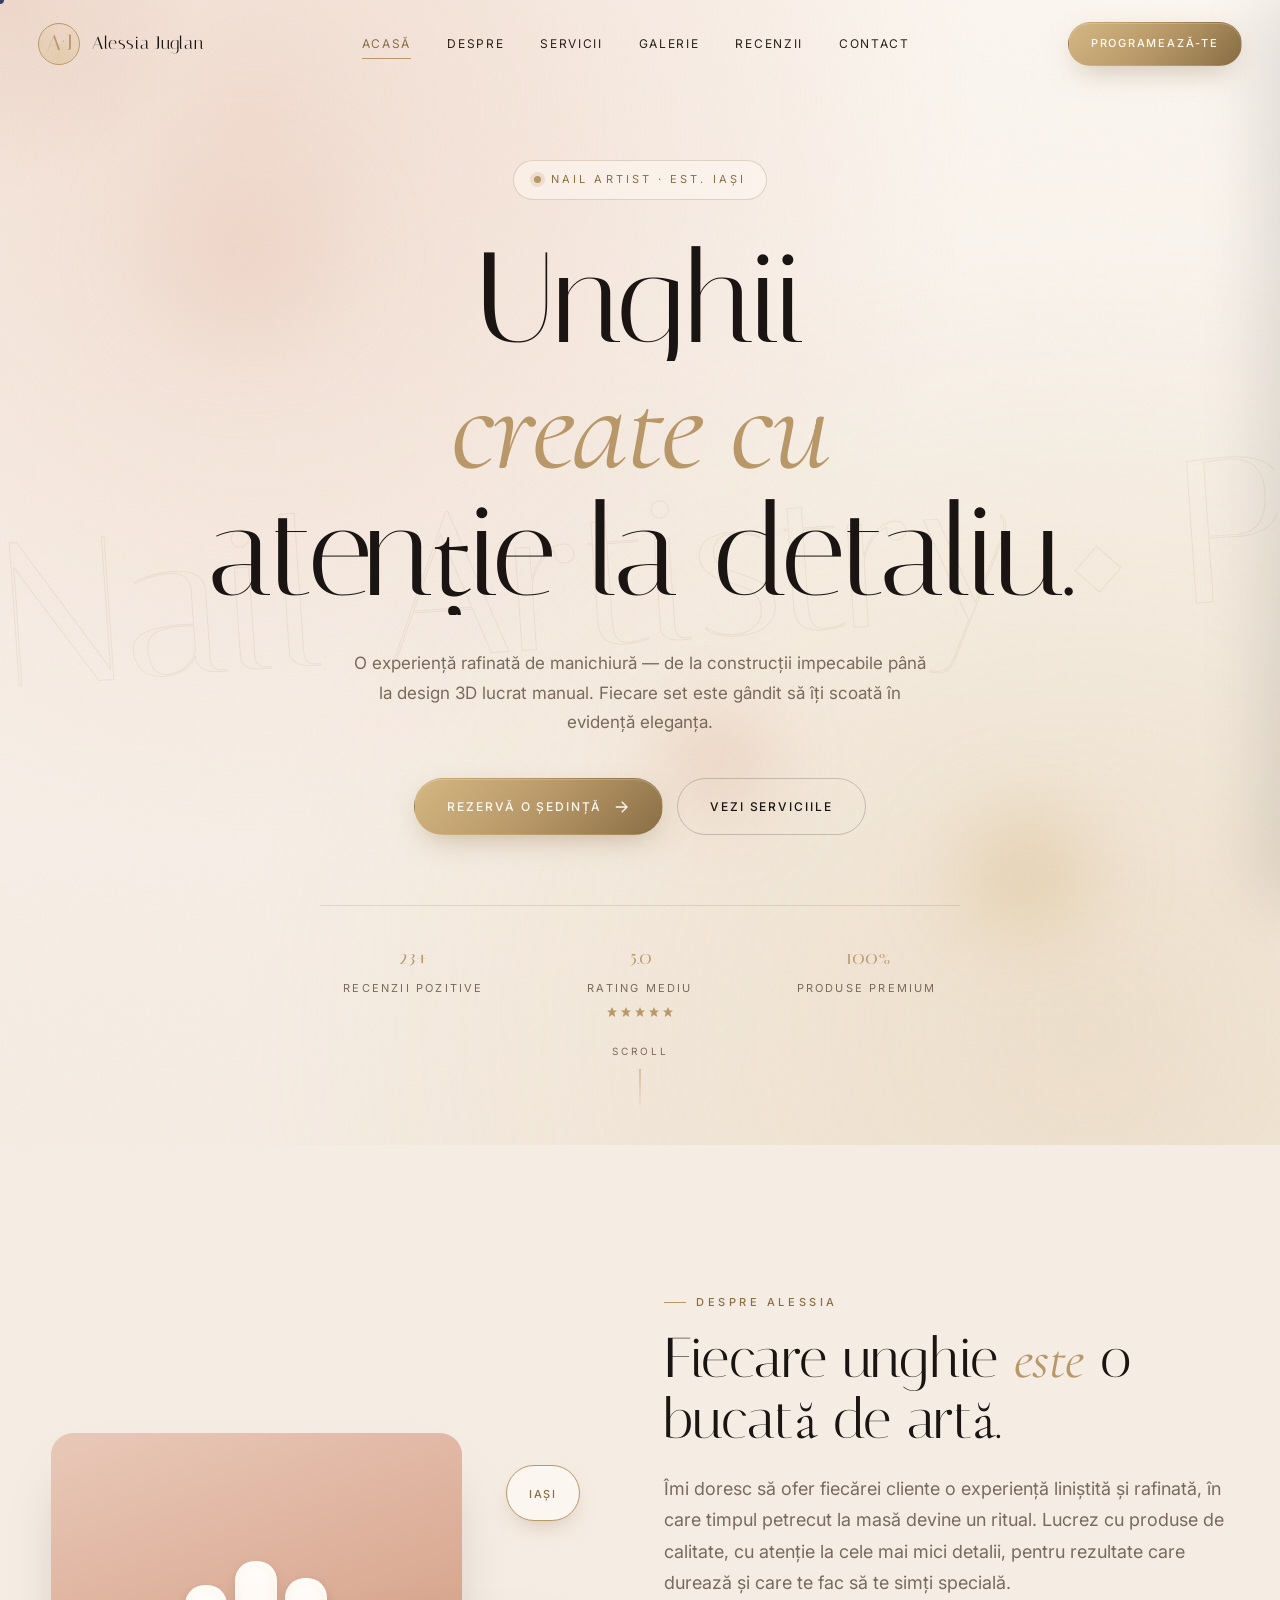
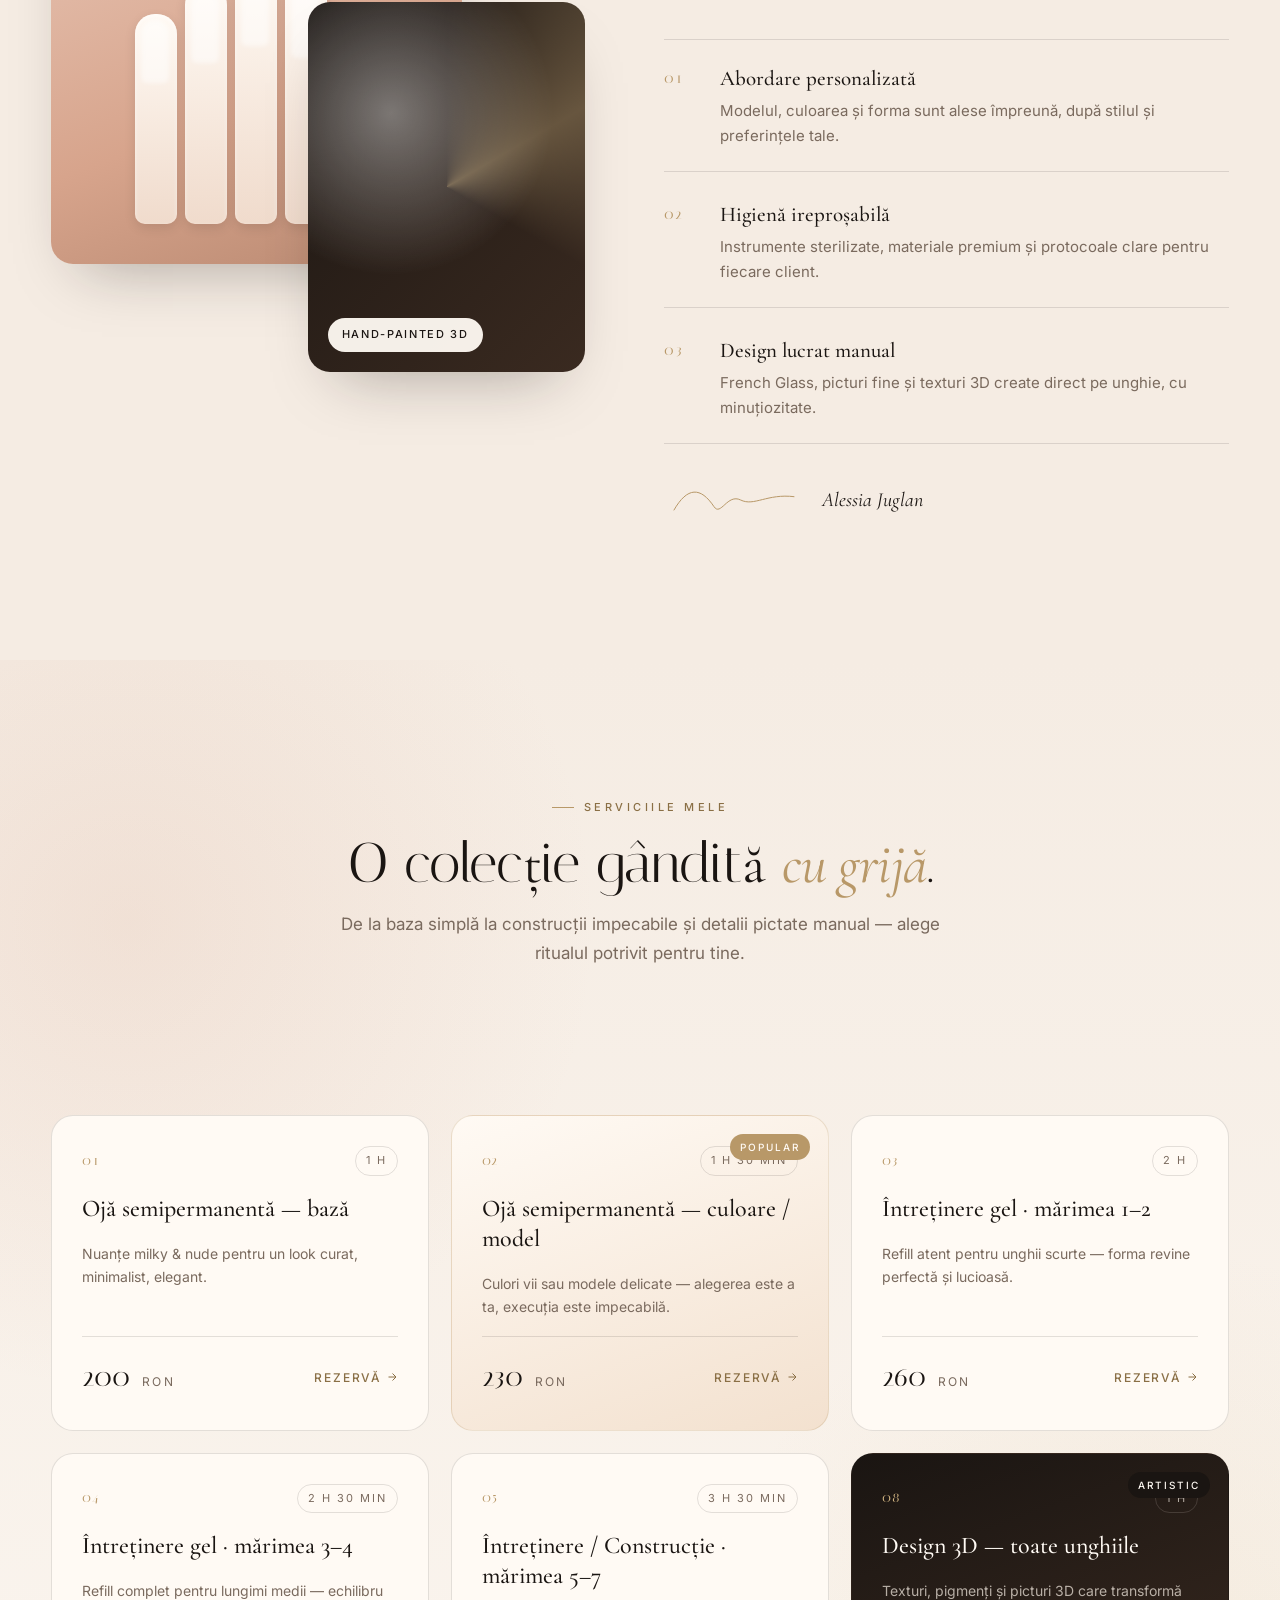
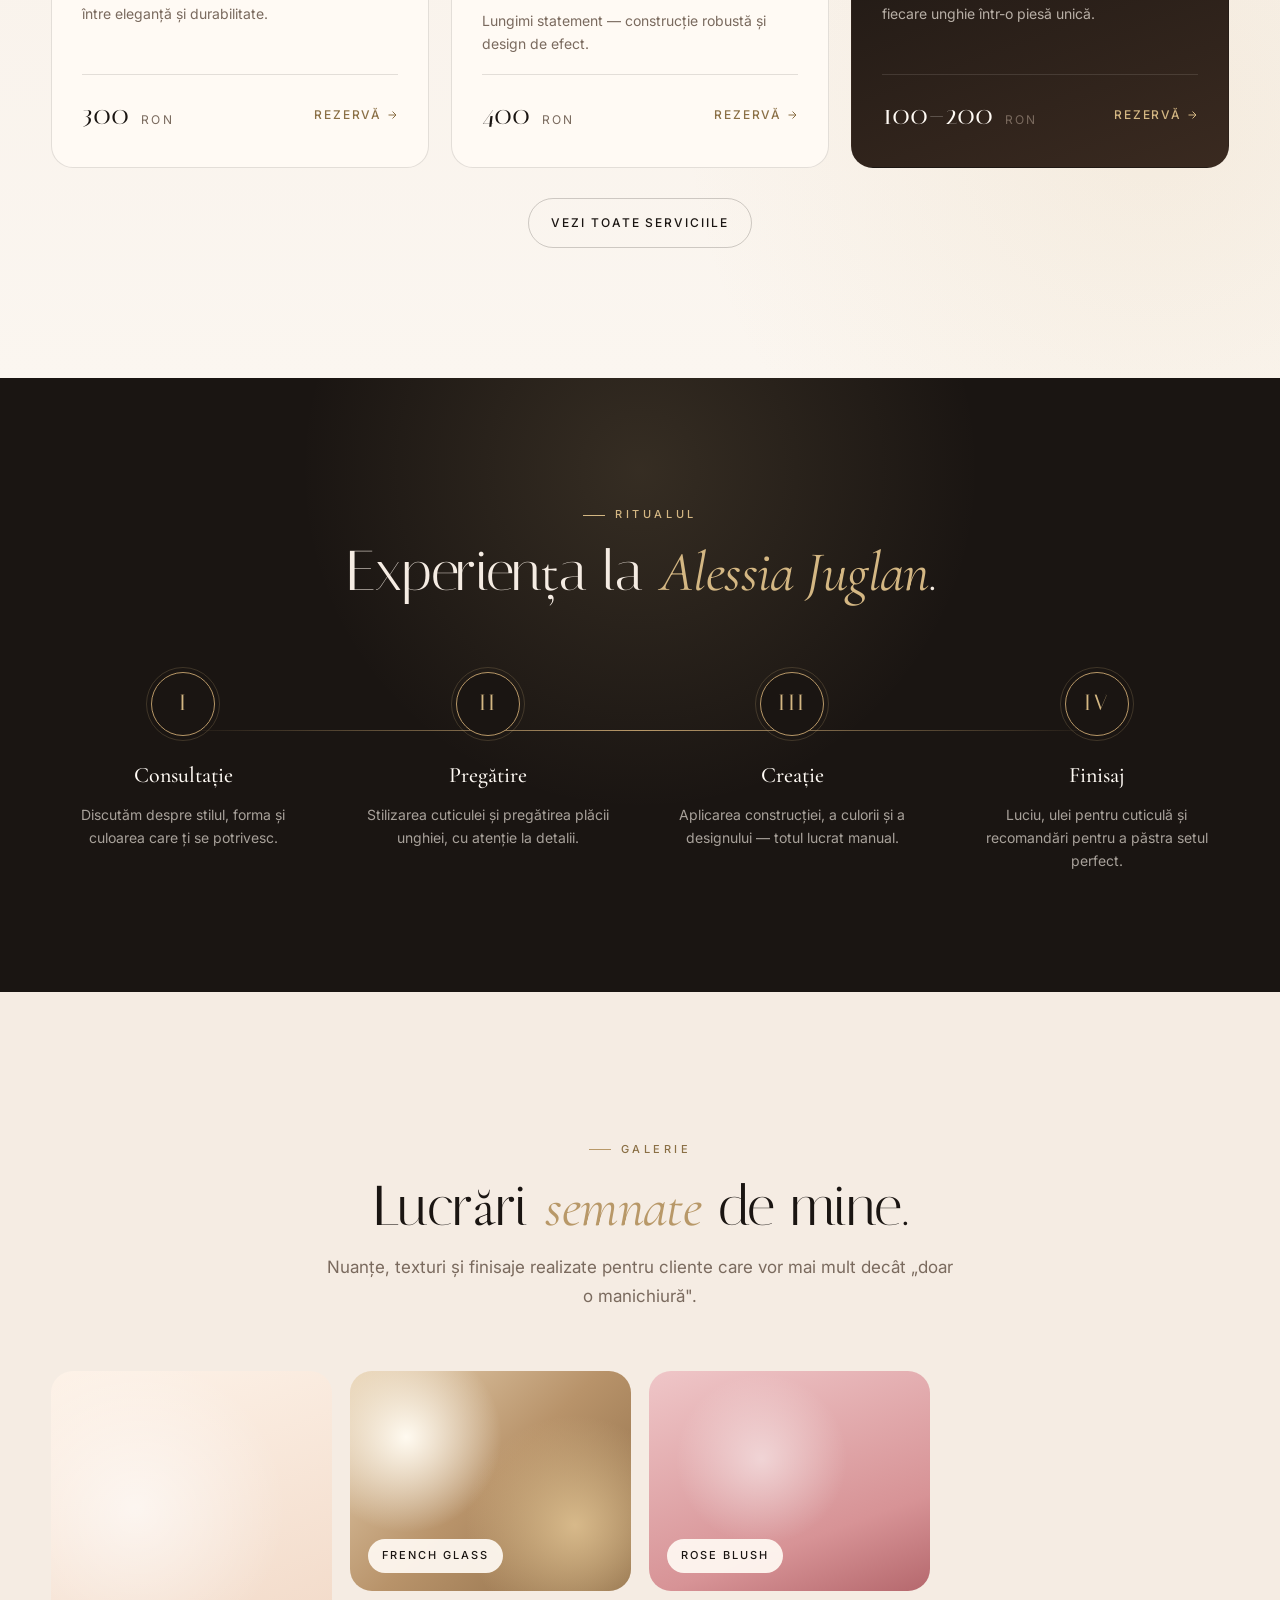
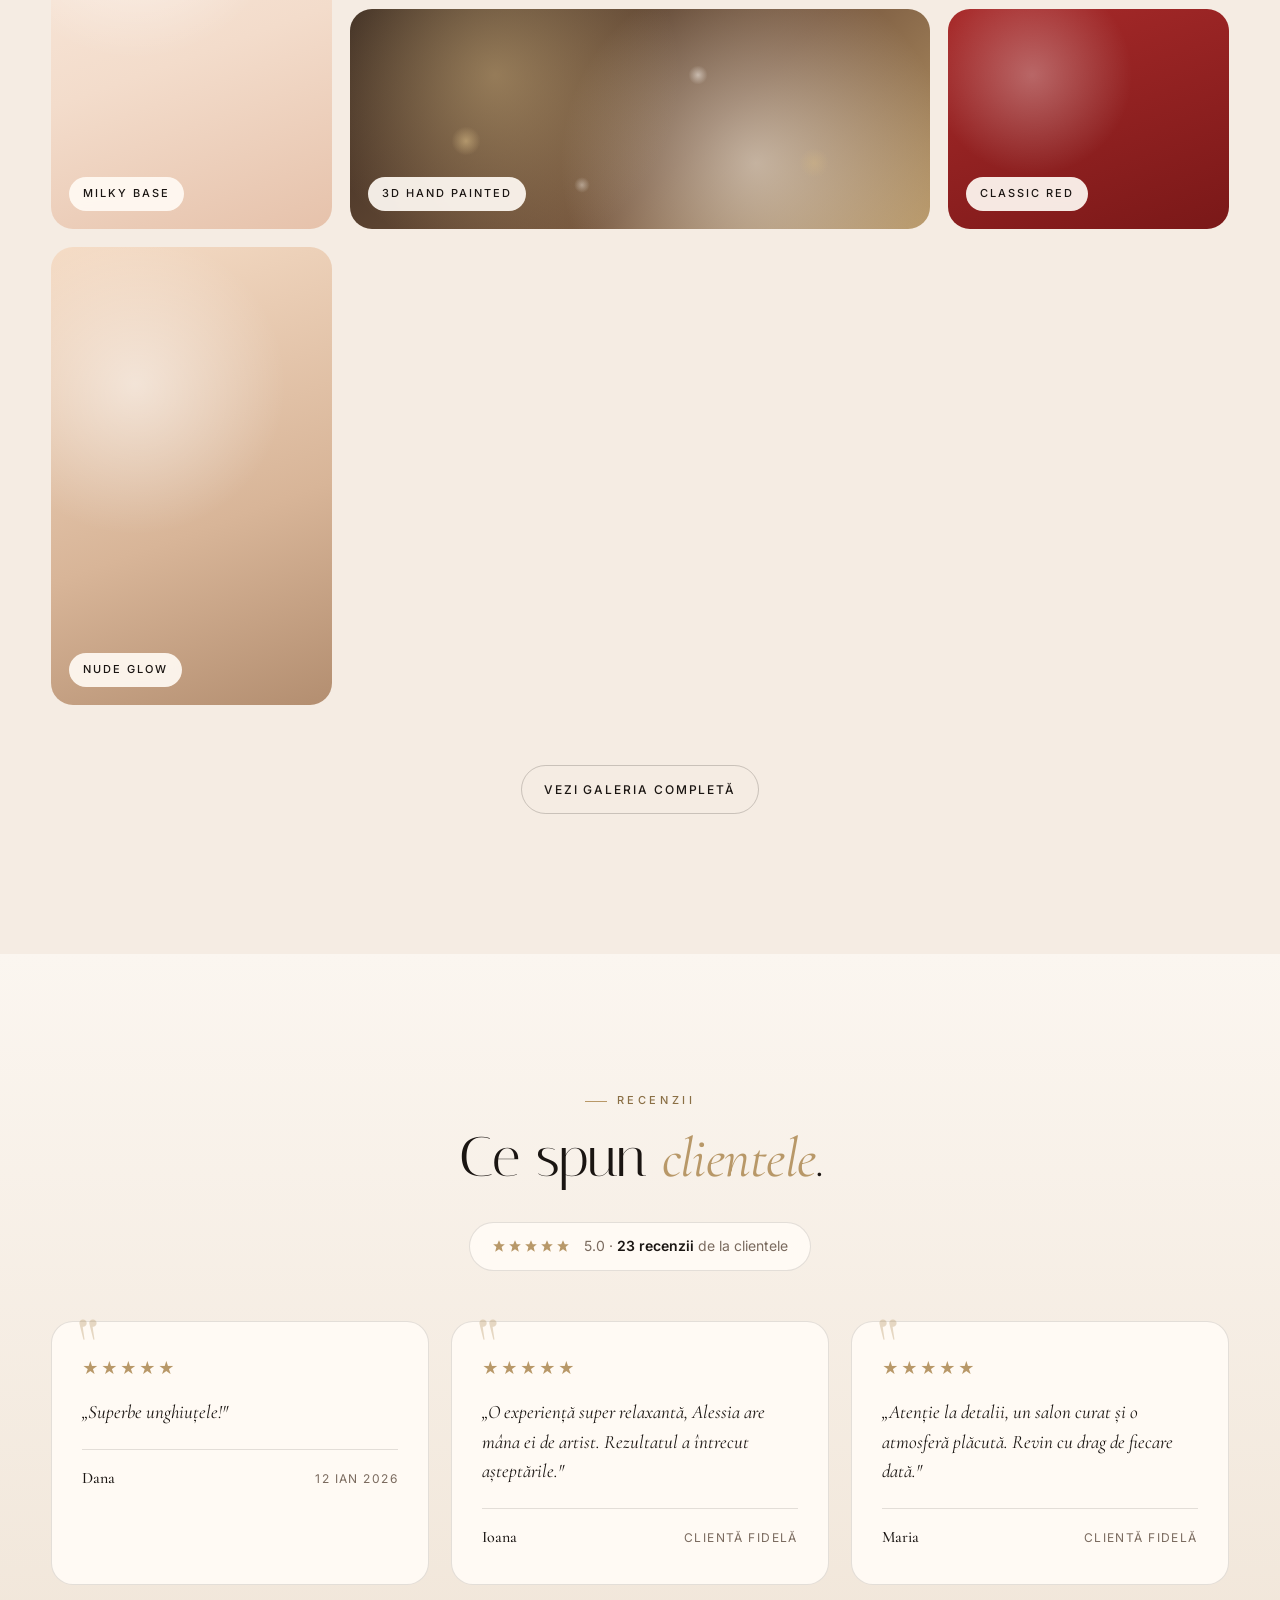
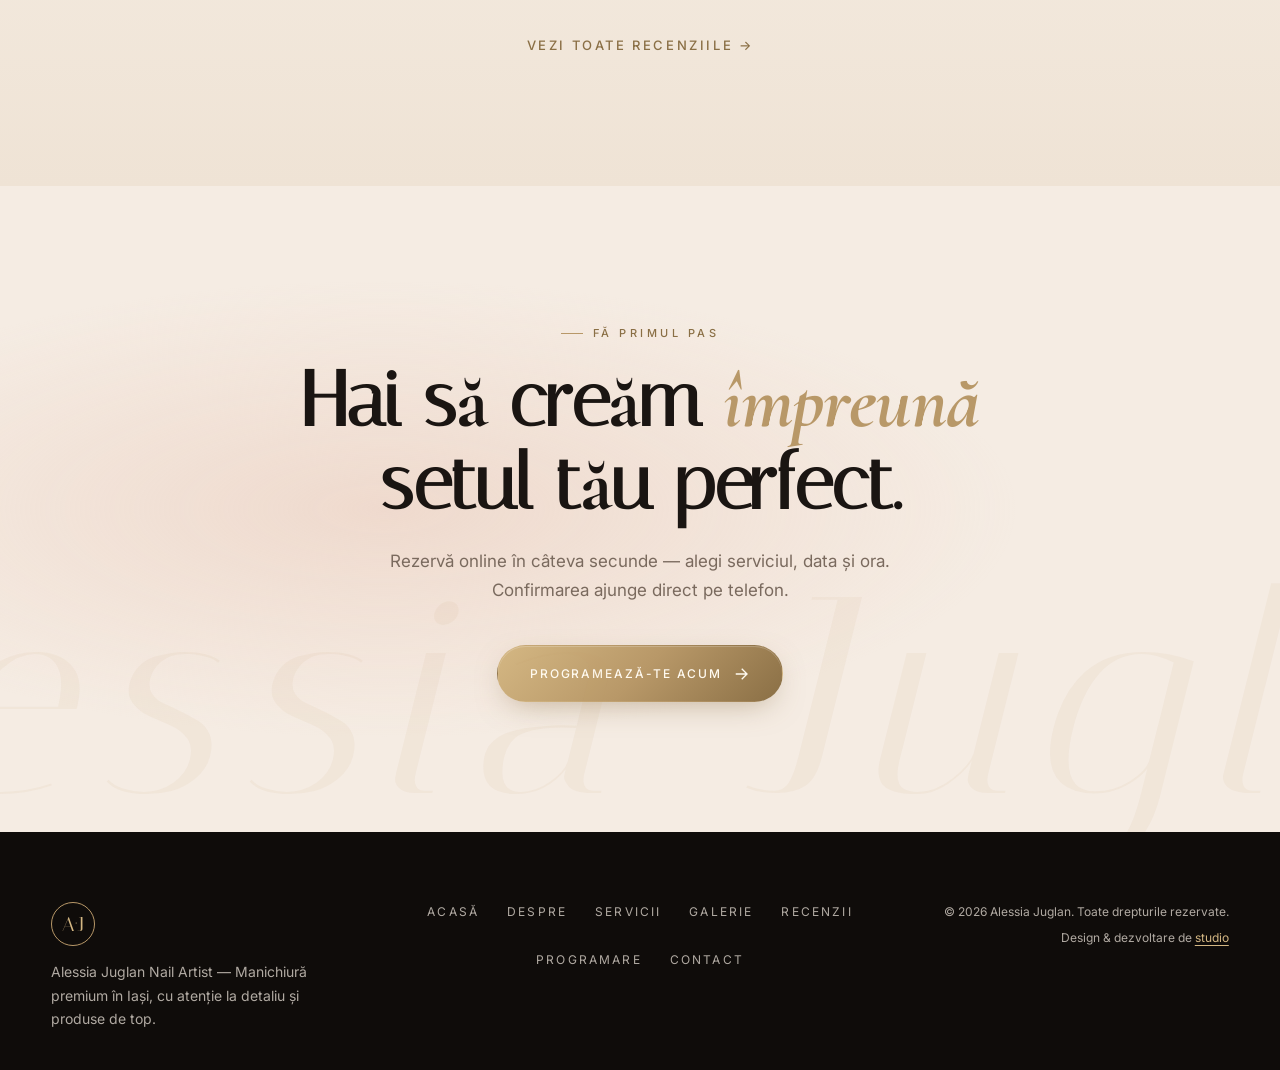
==== commit 54560b43: "feat: full multi-page premium site with integrated booking flow" ====
--- a/index.html
+++ b/index.html
@@ -3,8 +3,8 @@
 <head>
   <meta charset="UTF-8" />
   <meta name="viewport" content="width=device-width, initial-scale=1.0" />
-  <title>Alessia Juglan — Nail Artist | Manichiură Premium</title>
-  <meta name="description" content="Alessia Juglan Nail Tech — manichiură premium, construcție gel, design 3D și French Glass. Programări online pentru o experiență rafinată." />
+  <title>Alessia Juglan — Nail Artist | Manichiură Premium în Iași</title>
+  <meta name="description" content="Alessia Juglan Nail Tech — manichiură premium, construcție gel, design 3D și French Glass. Programări online 100% pe site." />
   <meta name="theme-color" content="#f5ece3" />
 
   <link rel="preconnect" href="https://fonts.googleapis.com" />
@@ -15,48 +15,35 @@
   <link rel="stylesheet" href="styles.css" />
 </head>
 <body>
-  <!-- Cursor glow -->
+  <!-- Preloader -->
+  <div class="preloader">
+    <div class="preloader__inner">
+      <div class="preloader__mark">A<span style="opacity:.6;margin:0 4px">·</span>J</div>
+      <div class="preloader__bar"></div>
+    </div>
+  </div>
+
+  <!-- Page intro overlay -->
+  <div class="page-intro"></div>
+
+  <!-- Scroll progress -->
+  <div class="scroll-progress"></div>
+
+  <!-- Cursor -->
   <div class="cursor-glow" aria-hidden="true"></div>
-
-  <!-- Navigation -->
-  <header class="nav" id="nav">
-    <div class="nav__inner">
-      <a href="#top" class="nav__logo" aria-label="Alessia Juglan">
-        <span class="nav__logo-mark">A<span class="amp">·</span>J</span>
-        <span class="nav__logo-text">Alessia Juglan</span>
-      </a>
-
-      <nav class="nav__links" aria-label="Meniu principal">
-        <a href="#despre">Despre</a>
-        <a href="#servicii">Servicii</a>
-        <a href="#galerie">Galerie</a>
-        <a href="#recenzii">Recenzii</a>
-        <a href="#contact">Contact</a>
-      </nav>
-
-      <a href="https://book.heygoldie.com/alessiajuglan-nailtech" target="_blank" rel="noopener" class="btn btn--gold nav__cta">
-        <span>Programează-te</span>
-        <svg width="14" height="14" viewBox="0 0 24 24" fill="none" stroke="currentColor" stroke-width="2"><path d="M7 17L17 7M7 7h10v10"/></svg>
-      </a>
-
-      <button class="nav__burger" aria-label="Deschide meniul" aria-expanded="false">
-        <span></span><span></span><span></span>
-      </button>
-    </div>
-
-    <div class="nav__mobile" aria-hidden="true">
-      <a href="#despre">Despre</a>
-      <a href="#servicii">Servicii</a>
-      <a href="#galerie">Galerie</a>
-      <a href="#recenzii">Recenzii</a>
-      <a href="#contact">Contact</a>
-      <a href="https://book.heygoldie.com/alessiajuglan-nailtech" target="_blank" rel="noopener" class="btn btn--gold">Programează-te</a>
-    </div>
-  </header>
+  <div class="cursor-dot" aria-hidden="true"></div>
+
+  <!-- Nav (injected) -->
+  <div id="site-header"></div>
 
   <!-- Hero -->
   <section class="hero" id="top">
     <div class="hero__grain" aria-hidden="true"></div>
+    <div class="hero__orbs" aria-hidden="true">
+      <span class="orb orb--1"></span>
+      <span class="orb orb--2"></span>
+      <span class="orb orb--3"></span>
+    </div>
 
     <div class="hero__marquee" aria-hidden="true">
       <div class="hero__marquee-track">
@@ -82,9 +69,9 @@
       </div>
 
       <h1 class="hero__title">
-        <span class="hero__line">Unghii</span>
-        <span class="hero__line hero__line--italic">create cu</span>
-        <span class="hero__line hero__line--accent">atenție la detaliu.</span>
+        <span class="hero__line"><span>Unghii</span></span>
+        <span class="hero__line hero__line--italic"><span>create cu</span></span>
+        <span class="hero__line"><span>atenție la detaliu.</span></span>
       </h1>
 
       <p class="hero__sub">
@@ -93,20 +80,20 @@
       </p>
 
       <div class="hero__cta">
-        <a href="https://book.heygoldie.com/alessiajuglan-nailtech" target="_blank" rel="noopener" class="btn btn--gold btn--lg">
-          Rezervă o ședință
+        <a href="programare.html" class="btn btn--gold btn--lg" data-magnetic>
+          <span>Rezervă o ședință</span>
           <svg width="18" height="18" viewBox="0 0 24 24" fill="none" stroke="currentColor" stroke-width="1.8"><path d="M5 12h14M13 5l7 7-7 7"/></svg>
         </a>
-        <a href="#servicii" class="btn btn--ghost btn--lg">Vezi serviciile</a>
+        <a href="servicii.html" class="btn btn--ghost btn--lg">Vezi serviciile</a>
       </div>
 
       <div class="hero__stats">
         <div class="stat">
-          <div class="stat__num">23<span>+</span></div>
+          <div class="stat__num"><span data-count="23" data-suffix="+">23+</span></div>
           <div class="stat__label">Recenzii pozitive</div>
         </div>
         <div class="stat">
-          <div class="stat__num">5<span>.0</span></div>
+          <div class="stat__num"><span data-count="5" data-decimals="1">5.0</span></div>
           <div class="stat__label">Rating mediu</div>
           <div class="stat__stars" aria-label="5 stele">
             <svg viewBox="0 0 24 24"><path d="M12 2l3 7h7l-5.5 4.5L18.5 22 12 17.5 5.5 22l2-8.5L2 9h7z"/></svg>
@@ -117,7 +104,7 @@
           </div>
         </div>
         <div class="stat">
-          <div class="stat__num">100<span>%</span></div>
+          <div class="stat__num"><span data-count="100" data-suffix="%">100%</span></div>
           <div class="stat__label">Produse premium</div>
         </div>
       </div>
@@ -132,7 +119,7 @@
   <!-- About -->
   <section class="about" id="despre">
     <div class="container about__grid">
-      <div class="about__visual reveal">
+      <div class="about__visual reveal-scale">
         <div class="about__card about__card--one">
           <div class="about__nail" style="--delay:.0s"></div>
           <div class="about__nail" style="--delay:.1s"></div>
@@ -161,7 +148,7 @@
           durează și care te fac să te simți specială.
         </p>
 
-        <ul class="about__list reveal">
+        <ul class="about__list" data-stagger>
           <li>
             <span class="about__num">01</span>
             <div>
@@ -199,9 +186,9 @@
   <section class="services" id="servicii">
     <div class="container">
       <div class="services__head reveal">
-        <p class="eyebrow">Serviciile mele</p>
+        <p class="eyebrow eyebrow--center">Serviciile mele</p>
         <h2 class="section-title">O colecție gândită <em>cu grijă</em>.</h2>
-        <p class="section-sub">
+        <p class="section-sub" style="margin:16px auto 0">
           De la baza simplă la construcții impecabile și detalii pictate manual —
           alege ritualul potrivit pentru tine.
         </p>
@@ -214,180 +201,100 @@
         <button class="service-tab" data-tab="extra">Design &amp; Extra</button>
       </div>
 
-      <div class="services__grid">
-        <!-- Row 1 -->
+      <div class="services__grid" data-stagger>
         <article class="service" data-cat="oja">
-          <div class="service__top">
-            <span class="service__index">01</span>
-            <span class="service__time">1 h</span>
-          </div>
+          <div class="service__top"><span class="service__index">01</span><span class="service__time">1 h</span></div>
           <h3 class="service__title">Ojă semipermanentă — bază</h3>
           <p class="service__desc">Nuanțe milky &amp; nude pentru un look curat, minimalist, elegant.</p>
           <div class="service__foot">
             <span class="service__price">200 <i>RON</i></span>
-            <a href="https://book.heygoldie.com/alessiajuglan-nailtech" target="_blank" rel="noopener" class="service__book">Rezervă →</a>
+            <a href="programare.html?service=oja-baza" class="service__book">Rezervă <svg viewBox="0 0 24 24" fill="none" stroke="currentColor" stroke-width="2"><path d="M5 12h14M13 5l7 7-7 7"/></svg></a>
           </div>
         </article>
 
         <article class="service service--featured" data-cat="oja">
           <span class="service__badge">Popular</span>
-          <div class="service__top">
-            <span class="service__index">02</span>
-            <span class="service__time">1 h 30 min</span>
-          </div>
+          <div class="service__top"><span class="service__index">02</span><span class="service__time">1 h 30 min</span></div>
           <h3 class="service__title">Ojă semipermanentă — culoare / model</h3>
           <p class="service__desc">Culori vii sau modele delicate — alegerea este a ta, execuția este impecabilă.</p>
           <div class="service__foot">
             <span class="service__price">230 <i>RON</i></span>
-            <a href="https://book.heygoldie.com/alessiajuglan-nailtech" target="_blank" rel="noopener" class="service__book">Rezervă →</a>
+            <a href="programare.html?service=oja-culoare" class="service__book">Rezervă <svg viewBox="0 0 24 24" fill="none" stroke="currentColor" stroke-width="2"><path d="M5 12h14M13 5l7 7-7 7"/></svg></a>
           </div>
         </article>
 
         <article class="service" data-cat="gel">
-          <div class="service__top">
-            <span class="service__index">03</span>
-            <span class="service__time">2 h</span>
-          </div>
+          <div class="service__top"><span class="service__index">03</span><span class="service__time">2 h</span></div>
           <h3 class="service__title">Întreținere gel · mărimea 1–2</h3>
           <p class="service__desc">Refill atent pentru unghii scurte — forma revine perfectă și lucioasă.</p>
           <div class="service__foot">
             <span class="service__price">260 <i>RON</i></span>
-            <a href="https://book.heygoldie.com/alessiajuglan-nailtech" target="_blank" rel="noopener" class="service__book">Rezervă →</a>
+            <a href="programare.html?service=intr-12" class="service__book">Rezervă <svg viewBox="0 0 24 24" fill="none" stroke="currentColor" stroke-width="2"><path d="M5 12h14M13 5l7 7-7 7"/></svg></a>
           </div>
         </article>
 
         <article class="service" data-cat="gel">
-          <div class="service__top">
-            <span class="service__index">04</span>
-            <span class="service__time">2 h 30 min</span>
-          </div>
+          <div class="service__top"><span class="service__index">04</span><span class="service__time">2 h 30 min</span></div>
           <h3 class="service__title">Întreținere gel · mărimea 3–4</h3>
           <p class="service__desc">Refill complet pentru lungimi medii — echilibru între eleganță și durabilitate.</p>
           <div class="service__foot">
             <span class="service__price">300 <i>RON</i></span>
-            <a href="https://book.heygoldie.com/alessiajuglan-nailtech" target="_blank" rel="noopener" class="service__book">Rezervă →</a>
+            <a href="programare.html?service=intr-34" class="service__book">Rezervă <svg viewBox="0 0 24 24" fill="none" stroke="currentColor" stroke-width="2"><path d="M5 12h14M13 5l7 7-7 7"/></svg></a>
           </div>
         </article>
 
         <article class="service" data-cat="gel">
-          <div class="service__top">
-            <span class="service__index">05</span>
-            <span class="service__time">3 h 30 min</span>
-          </div>
+          <div class="service__top"><span class="service__index">05</span><span class="service__time">3 h 30 min</span></div>
           <h3 class="service__title">Întreținere / Construcție · mărimea 5–7</h3>
           <p class="service__desc">Lungimi statement — construcție robustă și design de efect.</p>
           <div class="service__foot">
             <span class="service__price">400 <i>RON</i></span>
-            <a href="https://book.heygoldie.com/alessiajuglan-nailtech" target="_blank" rel="noopener" class="service__book">Rezervă →</a>
-          </div>
-        </article>
-
-        <article class="service" data-cat="gel">
-          <div class="service__top">
-            <span class="service__index">06</span>
-            <span class="service__time">2 h 30 min</span>
-          </div>
-          <h3 class="service__title">Construcție gel · mărimea 1–2</h3>
-          <p class="service__desc">Bază solidă, discretă — perfectă pentru primul tău set.</p>
-          <div class="service__foot">
-            <span class="service__price">310 <i>RON</i></span>
-            <a href="https://book.heygoldie.com/alessiajuglan-nailtech" target="_blank" rel="noopener" class="service__book">Rezervă →</a>
-          </div>
-        </article>
-
-        <article class="service" data-cat="gel">
-          <div class="service__top">
-            <span class="service__index">07</span>
-            <span class="service__time">3 h</span>
-          </div>
-          <h3 class="service__title">Construcție gel · mărimea 3–4</h3>
-          <p class="service__desc">Forma ideală, finisaj cu oglindă — un set versatil pentru orice ocazie.</p>
-          <div class="service__foot">
-            <span class="service__price">350 <i>RON</i></span>
-            <a href="https://book.heygoldie.com/alessiajuglan-nailtech" target="_blank" rel="noopener" class="service__book">Rezervă →</a>
+            <a href="programare.html?service=intr-57" class="service__book">Rezervă <svg viewBox="0 0 24 24" fill="none" stroke="currentColor" stroke-width="2"><path d="M5 12h14M13 5l7 7-7 7"/></svg></a>
           </div>
         </article>
 
         <article class="service service--accent" data-cat="extra">
           <span class="service__badge service__badge--dark">Artistic</span>
-          <div class="service__top">
-            <span class="service__index">08</span>
-            <span class="service__time">1 h</span>
-          </div>
+          <div class="service__top"><span class="service__index">08</span><span class="service__time">1 h</span></div>
           <h3 class="service__title">Design 3D — toate unghiile</h3>
           <p class="service__desc">Texturi, pigmenți și picturi 3D care transformă fiecare unghie într-o piesă unică.</p>
           <div class="service__foot">
             <span class="service__price">100–200 <i>RON</i></span>
-            <a href="https://book.heygoldie.com/alessiajuglan-nailtech" target="_blank" rel="noopener" class="service__book">Rezervă →</a>
-          </div>
-        </article>
-
-        <article class="service" data-cat="extra">
-          <div class="service__top">
-            <span class="service__index">09</span>
-            <span class="service__time">30 min</span>
-          </div>
-          <h3 class="service__title">Model pictat — toate unghiile</h3>
-          <p class="service__desc">Modele pictate manual, pigmenți fini, dantelării și linii elegante.</p>
-          <div class="service__foot">
-            <span class="service__price">100 <i>RON</i></span>
-            <a href="https://book.heygoldie.com/alessiajuglan-nailtech" target="_blank" rel="noopener" class="service__book">Rezervă →</a>
-          </div>
-        </article>
-
-        <article class="service" data-cat="extra">
-          <div class="service__top">
-            <span class="service__index">10</span>
-            <span class="service__time">1 h</span>
-          </div>
-          <h3 class="service__title">French Glass</h3>
-          <p class="service__desc">Finisajul cu efect de sticlă — strălucire subtilă, extrem de rafinată.</p>
-          <div class="service__foot">
-            <span class="service__price">150 <i>RON</i></span>
-            <a href="https://book.heygoldie.com/alessiajuglan-nailtech" target="_blank" rel="noopener" class="service__book">Rezervă →</a>
-          </div>
-        </article>
-
-        <article class="service" data-cat="extra">
-          <div class="service__top">
-            <span class="service__index">11</span>
-            <span class="service__time">45 min</span>
-          </div>
-          <h3 class="service__title">Demontare</h3>
-          <p class="service__desc">Curățare material tehnic, stilizare cuticulă și tratament pentru regenerare.</p>
-          <div class="service__foot">
-            <span class="service__price">80 <i>RON</i></span>
-            <a href="https://book.heygoldie.com/alessiajuglan-nailtech" target="_blank" rel="noopener" class="service__book">Rezervă →</a>
-          </div>
-        </article>
-      </div>
-    </div>
-  </section>
-
-  <!-- Process / Experience -->
+            <a href="programare.html?service=design-3d" class="service__book">Rezervă <svg viewBox="0 0 24 24" fill="none" stroke="currentColor" stroke-width="2"><path d="M5 12h14M13 5l7 7-7 7"/></svg></a>
+          </div>
+        </article>
+      </div>
+
+      <div class="text-center mt-30">
+        <a href="servicii.html" class="btn btn--ghost">Vezi toate serviciile</a>
+      </div>
+    </div>
+  </section>
+
+  <!-- Process -->
   <section class="process">
     <div class="container process__wrap">
-      <p class="eyebrow reveal">Ritualul</p>
+      <p class="eyebrow eyebrow--center reveal">Ritualul</p>
       <h2 class="section-title reveal">Experiența la <em>Alessia Juglan</em>.</h2>
 
       <div class="process__line" aria-hidden="true"></div>
-      <div class="process__steps">
-        <div class="step reveal">
+      <div class="process__steps" data-stagger>
+        <div class="step">
           <span class="step__num">I</span>
           <h4>Consultație</h4>
           <p>Discutăm despre stilul, forma și culoarea care ți se potrivesc.</p>
         </div>
-        <div class="step reveal">
+        <div class="step">
           <span class="step__num">II</span>
           <h4>Pregătire</h4>
           <p>Stilizarea cuticulei și pregătirea plăcii unghiei, cu atenție la detalii.</p>
         </div>
-        <div class="step reveal">
+        <div class="step">
           <span class="step__num">III</span>
           <h4>Creație</h4>
           <p>Aplicarea construcției, a culorii și a designului — totul lucrat manual.</p>
         </div>
-        <div class="step reveal">
+        <div class="step">
           <span class="step__num">IV</span>
           <h4>Finisaj</h4>
           <p>Luciu, ulei pentru cuticulă și recomandări pentru a păstra setul perfect.</p>
@@ -400,43 +307,40 @@
   <section class="gallery" id="galerie">
     <div class="container">
       <div class="gallery__head reveal">
-        <p class="eyebrow">Galerie</p>
+        <p class="eyebrow eyebrow--center">Galerie</p>
         <h2 class="section-title">Lucrări <em>semnate</em> de mine.</h2>
-        <p class="section-sub">Nuanțe, texturi și finisaje realizate pentru cliente care vor mai mult decât „doar o manichiură”.</p>
-      </div>
-
-      <div class="gallery__grid">
-        <div class="gallery__item gallery__item--tall reveal" style="--hue:22;">
+        <p class="section-sub" style="margin:16px auto 0">Nuanțe, texturi și finisaje realizate pentru cliente care vor mai mult decât „doar o manichiură".</p>
+      </div>
+
+      <div class="gallery__grid" data-stagger>
+        <div class="gallery__item gallery__item--tall">
           <div class="gallery__art gallery__art--milky"></div>
           <span class="gallery__label">Milky Base</span>
         </div>
-        <div class="gallery__item reveal" style="--hue:12;">
+        <div class="gallery__item">
           <div class="gallery__art gallery__art--chrome"></div>
           <span class="gallery__label">French Glass</span>
         </div>
-        <div class="gallery__item reveal" style="--hue:340;">
+        <div class="gallery__item">
           <div class="gallery__art gallery__art--rose"></div>
           <span class="gallery__label">Rose Blush</span>
         </div>
-        <div class="gallery__item gallery__item--wide reveal" style="--hue:30;">
+        <div class="gallery__item gallery__item--wide">
           <div class="gallery__art gallery__art--3d"></div>
           <span class="gallery__label">3D Hand Painted</span>
         </div>
-        <div class="gallery__item reveal" style="--hue:0;">
+        <div class="gallery__item">
           <div class="gallery__art gallery__art--red"></div>
           <span class="gallery__label">Classic Red</span>
         </div>
-        <div class="gallery__item gallery__item--tall reveal" style="--hue:20;">
+        <div class="gallery__item gallery__item--tall">
           <div class="gallery__art gallery__art--nude"></div>
           <span class="gallery__label">Nude Glow</span>
         </div>
       </div>
 
       <div class="gallery__cta reveal">
-        <a href="https://www.tiktok.com/@alessiajuglan" target="_blank" rel="noopener" class="btn btn--ghost">
-          Urmărește pe TikTok
-          <svg width="16" height="16" viewBox="0 0 24 24" fill="none" stroke="currentColor" stroke-width="1.8"><path d="M7 17L17 7M7 7h10v10"/></svg>
-        </a>
+        <a href="galerie.html" class="btn btn--ghost">Vezi galeria completă</a>
       </div>
     </div>
   </section>
@@ -445,7 +349,7 @@
   <section class="reviews" id="recenzii">
     <div class="container">
       <div class="reviews__head reveal">
-        <p class="eyebrow">Recenzii</p>
+        <p class="eyebrow eyebrow--center">Recenzii</p>
         <h2 class="section-title">Ce spun <em>clientele</em>.</h2>
         <div class="reviews__score">
           <div class="reviews__stars">
@@ -455,183 +359,57 @@
             <svg viewBox="0 0 24 24"><path d="M12 2l3 7h7l-5.5 4.5L18.5 22 12 17.5 5.5 22l2-8.5L2 9h7z"/></svg>
             <svg viewBox="0 0 24 24"><path d="M12 2l3 7h7l-5.5 4.5L18.5 22 12 17.5 5.5 22l2-8.5L2 9h7z"/></svg>
           </div>
-          <span>5.0 · <strong>23 recenzii</strong> pe Goldie</span>
-        </div>
-      </div>
-
-      <div class="reviews__grid">
-        <article class="review reveal">
+          <span>5.0 · <strong>23 recenzii</strong> de la clientele</span>
+        </div>
+      </div>
+
+      <div class="reviews__grid" data-stagger>
+        <article class="review">
           <div class="review__stars" aria-label="5 stele">★★★★★</div>
-          <p>„Superbe unghiuțele!”</p>
-          <footer>
-            <strong>Dana</strong>
-            <span>12 Ian 2026</span>
-          </footer>
-        </article>
-        <article class="review reveal">
+          <p>„Superbe unghiuțele!"</p>
+          <footer><strong>Dana</strong><span>12 Ian 2026</span></footer>
+        </article>
+        <article class="review">
           <div class="review__stars" aria-label="5 stele">★★★★★</div>
-          <p>„O experiență super relaxantă, Alessia are mâna ei de artist. Rezultatul a întrecut așteptările.”</p>
-          <footer>
-            <strong>Ioana</strong>
-            <span>clientă fidelă</span>
-          </footer>
-        </article>
-        <article class="review reveal">
+          <p>„O experiență super relaxantă, Alessia are mâna ei de artist. Rezultatul a întrecut așteptările."</p>
+          <footer><strong>Ioana</strong><span>clientă fidelă</span></footer>
+        </article>
+        <article class="review">
           <div class="review__stars" aria-label="5 stele">★★★★★</div>
-          <p>„Atenție la detalii, un salon curat și o atmosferă plăcută. Revin cu drag de fiecare dată.”</p>
-          <footer>
-            <strong>Maria</strong>
-            <span>clientă fidelă</span>
-          </footer>
-        </article>
-      </div>
-
-      <a href="https://book.heygoldie.com/alessiajuglan-nailtech" target="_blank" rel="noopener" class="reviews__all reveal">
-        Vezi toate recenziile pe Goldie →
-      </a>
-    </div>
-  </section>
-
-  <!-- Policies -->
-  <section class="policies">
-    <div class="container policies__wrap">
-      <div class="policies__head reveal">
-        <p class="eyebrow">Regulament</p>
-        <h2 class="section-title">Pentru o experiență <em>plăcută</em> pentru toată lumea.</h2>
-        <p class="section-sub">
-          Am gândit câteva reguli simple care ne ajută să menținem un program echilibrat și
-          să ofer fiecărei cliente timpul și atenția pe care le merită.
-        </p>
-      </div>
-
-      <div class="policies__grid">
-        <div class="policy reveal">
-          <span class="policy__ico">⏱</span>
-          <h4>Punctualitate</h4>
-          <p>Întârzierile de peste 15 minute duc la anularea programării, pentru a respecta celelalte cliente.</p>
-        </div>
-        <div class="policy reveal">
-          <span class="policy__ico">↻</span>
-          <h4>Reprogramări</h4>
-          <p>Se pot face cu cel puțin 48 de ore înainte, în limita locurilor disponibile.</p>
-        </div>
-        <div class="policy reveal">
-          <span class="policy__ico">✦</span>
-          <h4>Anulări</h4>
-          <p>Te rog anulează din aplicație cu minim 24h înainte. Altfel, 50% din costul serviciului se achită la următoarea programare.</p>
-        </div>
-        <div class="policy reveal">
-          <span class="policy__ico">✉</span>
-          <h4>Confirmare</h4>
-          <p>Vei primi un mesaj de confirmare cu o săptămână înainte. Neconfirmarea în 48h duce la anularea programării.</p>
-        </div>
-      </div>
-    </div>
-  </section>
-
-  <!-- Contact -->
-  <section class="contact" id="contact">
-    <div class="container contact__grid">
-      <div class="contact__left reveal">
-        <p class="eyebrow">Contact</p>
-        <h2 class="section-title">Hai să creăm <em>setul tău</em> perfect.</h2>
-        <p class="contact__lead">
-          Rezervă direct online sau contactează-mă pentru orice detaliu —
-          răspund cât de repede pot.
-        </p>
-
-        <div class="contact__items">
-          <a href="tel:0757051148" class="contact__item">
-            <span class="contact__ico">
-              <svg viewBox="0 0 24 24" width="18" height="18" fill="none" stroke="currentColor" stroke-width="1.8"><path d="M22 16.92v3a2 2 0 0 1-2.18 2 19.79 19.79 0 0 1-8.63-3.07 19.5 19.5 0 0 1-6-6 19.79 19.79 0 0 1-3.07-8.67A2 2 0 0 1 4.11 2h3a2 2 0 0 1 2 1.72c.12.96.37 1.9.72 2.81a2 2 0 0 1-.45 2.11L8.09 9.91a16 16 0 0 0 6 6l1.27-1.27a2 2 0 0 1 2.11-.45c.91.35 1.85.6 2.81.72A2 2 0 0 1 22 16.92z"/></svg>
-            </span>
-            <div>
-              <span class="contact__label">Telefon</span>
-              <strong>0757 051 148</strong>
-            </div>
-          </a>
-
-          <a href="mailto:alessiaj_74@yahoo.com" class="contact__item">
-            <span class="contact__ico">
-              <svg viewBox="0 0 24 24" width="18" height="18" fill="none" stroke="currentColor" stroke-width="1.8"><path d="M4 4h16c1.1 0 2 .9 2 2v12c0 1.1-.9 2-2 2H4c-1.1 0-2-.9-2-2V6c0-1.1.9-2 2-2z"/><path d="M22 6l-10 7L2 6"/></svg>
-            </span>
-            <div>
-              <span class="contact__label">Email</span>
-              <strong>alessiaj_74@yahoo.com</strong>
-            </div>
-          </a>
-
-          <a href="https://www.instagram.com/" target="_blank" rel="noopener" class="contact__item">
-            <span class="contact__ico">
-              <svg viewBox="0 0 24 24" width="18" height="18" fill="none" stroke="currentColor" stroke-width="1.8"><rect x="2" y="2" width="20" height="20" rx="5"/><path d="M16 11.37A4 4 0 1 1 12.63 8 4 4 0 0 1 16 11.37z"/><line x1="17.5" y1="6.5" x2="17.51" y2="6.5"/></svg>
-            </span>
-            <div>
-              <span class="contact__label">Instagram</span>
-              <strong>@alessiajuglan</strong>
-            </div>
-          </a>
-
-          <a href="https://www.tiktok.com/@alessiajuglan" target="_blank" rel="noopener" class="contact__item">
-            <span class="contact__ico">
-              <svg viewBox="0 0 24 24" width="18" height="18" fill="currentColor"><path d="M16.5 3a5.5 5.5 0 0 0 4.5 4.4v3a8.4 8.4 0 0 1-4.5-1.3v6.2a6.5 6.5 0 1 1-6.5-6.5c.3 0 .6 0 .9.1v3.1a3.5 3.5 0 1 0 2.6 3.3V3h3z"/></svg>
-            </span>
-            <div>
-              <span class="contact__label">TikTok</span>
-              <strong>@alessiajuglan</strong>
-            </div>
-          </a>
-        </div>
-
-        <a href="https://book.heygoldie.com/alessiajuglan-nailtech" target="_blank" rel="noopener" class="btn btn--gold btn--lg contact__cta">
+          <p>„Atenție la detalii, un salon curat și o atmosferă plăcută. Revin cu drag de fiecare dată."</p>
+          <footer><strong>Maria</strong><span>clientă fidelă</span></footer>
+        </article>
+      </div>
+
+      <a href="recenzii.html" class="reviews__all reveal">Vezi toate recenziile →</a>
+    </div>
+  </section>
+
+  <!-- CTA band -->
+  <section class="cta-band">
+    <div class="container">
+      <p class="eyebrow eyebrow--center reveal">Fă primul pas</p>
+      <h2 class="cta-band__title reveal">
+        Hai să creăm <em>împreună</em><br/>setul tău perfect.
+      </h2>
+      <p class="cta-band__sub reveal">
+        Rezervă online în câteva secunde — alegi serviciul, data și ora.
+        Confirmarea ajunge direct pe telefon.
+      </p>
+      <div class="reveal">
+        <a href="programare.html" class="btn btn--gold btn--lg" data-magnetic>
           Programează-te acum
           <svg width="18" height="18" viewBox="0 0 24 24" fill="none" stroke="currentColor" stroke-width="1.8"><path d="M5 12h14M13 5l7 7-7 7"/></svg>
         </a>
       </div>
-
-      <aside class="contact__hours reveal">
-        <header>
-          <h3>Program</h3>
-          <span class="contact__open" data-open>Verificăm orarul…</span>
-        </header>
-        <ul>
-          <li data-day="1"><span>Luni</span><span>12:00 – 20:00</span></li>
-          <li data-day="2"><span>Marți</span><span>10:00 – 18:00</span></li>
-          <li data-day="3"><span>Miercuri</span><span>12:00 – 20:00</span></li>
-          <li data-day="4"><span>Joi</span><span>10:00 – 18:00</span></li>
-          <li data-day="5"><span>Vineri</span><span>10:00 – 18:00</span></li>
-          <li data-day="6" class="closed"><span>Sâmbătă</span><span>Închis</span></li>
-          <li data-day="0" class="closed"><span>Duminică</span><span>Închis</span></li>
-        </ul>
-
-        <div class="contact__note">
-          <strong>Locație:</strong>
-          Iași, România — adresa completă se comunică la confirmarea programării.
-        </div>
-      </aside>
-    </div>
-  </section>
-
-  <!-- Footer -->
-  <footer class="footer">
-    <div class="container footer__inner">
-      <div class="footer__brand">
-        <span class="footer__mark">A<span class="amp">·</span>J</span>
-        <p>Alessia Juglan Nail Artist — Manichiură premium în Iași.</p>
-      </div>
-      <div class="footer__links">
-        <a href="#despre">Despre</a>
-        <a href="#servicii">Servicii</a>
-        <a href="#galerie">Galerie</a>
-        <a href="#recenzii">Recenzii</a>
-        <a href="#contact">Contact</a>
-      </div>
-      <div class="footer__meta">
-        <span>© <span id="year"></span> Alessia Juglan. Toate drepturile rezervate.</span>
-        <span>Programări prin <a href="https://book.heygoldie.com/alessiajuglan-nailtech" target="_blank" rel="noopener">Goldie</a></span>
-      </div>
-    </div>
-  </footer>
-
+    </div>
+    <div class="cta-band__deco">Alessia Juglan</div>
+  </section>
+
+  <!-- Footer (injected) -->
+  <div id="site-footer"></div>
+
+  <script src="services-data.js"></script>
   <script src="script.js"></script>
 </body>
 </html>
--- a/styles.css
+++ b/styles.css
@@ -1,10 +1,9 @@
 /* ============================================
    Alessia Juglan — Nail Artist
-   Premium / Luxury styling
+   Premium / Luxury · v2 (extended animations)
    ============================================ */
 
 :root {
-  /* Palette — warm luxury nudes with gold accent */
   --cream: #f5ece3;
   --cream-2: #efe3d5;
   --pearl: #fbf6f0;
@@ -12,12 +11,14 @@
   --charcoal: #1a1512;
   --ink: #2a211b;
   --muted: #7a6a5e;
+  --muted-2: #9a8a7e;
   --rose: #d7a48c;
   --blush: #e9c8b8;
   --gold: #b89868;
   --gold-2: #d4b783;
   --gold-3: #8a6f45;
   --line: rgba(26, 21, 18, 0.12);
+  --line-light: rgba(26, 21, 18, 0.06);
 
   --serif: "Cormorant Garamond", "Times New Roman", serif;
   --display: "Italiana", "Cormorant Garamond", serif;
@@ -27,18 +28,14 @@
   --radius-sm: 14px;
 
   --ease: cubic-bezier(0.22, 1, 0.36, 1);
-}
-
-* {
-  box-sizing: border-box;
-  margin: 0;
-  padding: 0;
-}
-
-html {
-  scroll-behavior: smooth;
-}
-
+  --ease-out: cubic-bezier(0.16, 1, 0.3, 1);
+  --ease-in-out: cubic-bezier(0.65, 0, 0.35, 1);
+
+  --header-h: 84px;
+}
+
+* { box-sizing: border-box; margin: 0; padding: 0; }
+html { scroll-behavior: smooth; }
 body {
   font-family: var(--sans);
   color: var(--ink);
@@ -50,23 +47,144 @@
   font-weight: 400;
   font-size: 16px;
 }
-
-img {
-  max-width: 100%;
-  display: block;
-}
-
-a {
-  color: inherit;
-  text-decoration: none;
-}
-
-.container {
-  width: min(1240px, 92%);
+img { max-width: 100%; display: block; }
+a { color: inherit; text-decoration: none; }
+button { font-family: inherit; }
+input, textarea, select { font-family: inherit; color: inherit; }
+
+.container { width: min(1280px, 92%); margin: 0 auto; }
+.container--narrow { width: min(960px, 92%); margin: 0 auto; }
+
+/* ============================================
+   Preloader
+   ============================================ */
+.preloader {
+  position: fixed;
+  inset: 0;
+  background: var(--cream);
+  z-index: 999;
+  display: flex;
+  align-items: center;
+  justify-content: center;
+  transition: opacity 0.8s var(--ease), visibility 0.8s var(--ease);
+}
+.preloader.is-done {
+  opacity: 0;
+  visibility: hidden;
+}
+.preloader__inner {
+  text-align: center;
+}
+.preloader__mark {
+  font-family: var(--display);
+  font-size: 56px;
+  color: var(--gold);
+  letter-spacing: 0.08em;
+  margin-bottom: 30px;
+  animation: pulseFade 1.6s var(--ease) infinite;
+}
+.preloader__bar {
+  width: 220px;
+  height: 1px;
+  background: var(--line);
   margin: 0 auto;
-}
-
-/* Reusable labels */
+  position: relative;
+  overflow: hidden;
+}
+.preloader__bar::after {
+  content: "";
+  position: absolute;
+  inset: 0;
+  background: linear-gradient(90deg, transparent, var(--gold), transparent);
+  animation: barSlide 1.4s var(--ease) infinite;
+}
+@keyframes pulseFade {
+  0%, 100% { opacity: 0.55; transform: scale(1); }
+  50% { opacity: 1; transform: scale(1.04); }
+}
+@keyframes barSlide {
+  0% { transform: translateX(-100%); }
+  100% { transform: translateX(100%); }
+}
+
+/* ============================================
+   Page intro overlay
+   ============================================ */
+.page-intro {
+  position: fixed;
+  inset: 0;
+  background: var(--charcoal);
+  z-index: 998;
+  pointer-events: none;
+  transform: translateY(0);
+  animation: pageIntroOut 1s 0.2s var(--ease) forwards;
+}
+@keyframes pageIntroOut {
+  to { transform: translateY(-100%); }
+}
+
+/* ============================================
+   Scroll progress bar
+   ============================================ */
+.scroll-progress {
+  position: fixed;
+  top: 0;
+  left: 0;
+  height: 2px;
+  width: 0;
+  background: linear-gradient(90deg, var(--gold-2), var(--gold), var(--gold-3));
+  z-index: 200;
+  transition: width 0.05s linear;
+  box-shadow: 0 0 8px rgba(184, 152, 104, 0.5);
+}
+
+/* ============================================
+   Cursor glow + dot
+   ============================================ */
+.cursor-glow {
+  position: fixed;
+  top: 0;
+  left: 0;
+  width: 420px;
+  height: 420px;
+  border-radius: 50%;
+  background: radial-gradient(circle, rgba(215, 164, 140, 0.18) 0%, rgba(215, 164, 140, 0) 65%);
+  pointer-events: none;
+  transform: translate(-50%, -50%);
+  z-index: 1;
+  mix-blend-mode: multiply;
+}
+.cursor-dot {
+  position: fixed;
+  top: 0;
+  left: 0;
+  width: 8px;
+  height: 8px;
+  border-radius: 50%;
+  background: var(--gold);
+  pointer-events: none;
+  transform: translate(-50%, -50%);
+  z-index: 9999;
+  transition: width 0.3s var(--ease), height 0.3s var(--ease), opacity 0.3s;
+  mix-blend-mode: difference;
+  opacity: 0;
+}
+@media (hover: hover) {
+  .cursor-dot { opacity: 1; }
+}
+.cursor-dot.is-hover {
+  width: 40px;
+  height: 40px;
+  background: var(--gold-2);
+  opacity: 0.4;
+}
+@media (hover: none) {
+  .cursor-glow, .cursor-dot { display: none; }
+}
+
+/* ============================================
+   Reusable typography
+   ============================================ */
 .eyebrow {
   font-family: var(--sans);
   font-size: 11px;
@@ -78,7 +196,6 @@
   align-items: center;
   gap: 10px;
 }
-
 .eyebrow::before {
   content: "";
   width: 22px;
@@ -86,6 +203,7 @@
   background: var(--gold);
   display: inline-block;
 }
+.eyebrow--center { justify-content: center; }
 
 .section-title {
   font-family: var(--display);
@@ -96,7 +214,6 @@
   color: var(--charcoal);
   margin: 18px 0 16px;
 }
-
 .section-title em {
   font-family: var(--serif);
   font-style: italic;
@@ -111,10 +228,35 @@
   line-height: 1.7;
 }
 
+/* Split text setup */
+.split-line {
+  display: block;
+  overflow: hidden;
+}
+.split-line > span {
+  display: inline-block;
+  transform: translateY(110%);
+  transition: transform 1.1s var(--ease);
+  will-change: transform;
+}
+.split-line.in > span { transform: translateY(0); }
+
+.split-words .word {
+  display: inline-block;
+  overflow: hidden;
+  vertical-align: top;
+}
+.split-words .word > span {
+  display: inline-block;
+  transform: translateY(110%);
+  transition: transform 0.9s var(--ease);
+  transition-delay: calc(var(--i, 0) * 60ms);
+}
+.split-words.in .word > span { transform: translateY(0); }
+
 /* ============================================
    Buttons
    ============================================ */
-
 .btn {
   position: relative;
   display: inline-flex;
@@ -123,8 +265,8 @@
   gap: 10px;
   padding: 14px 22px;
   border-radius: 999px;
-  font-size: 13px;
-  letter-spacing: 0.14em;
+  font-size: 12px;
+  letter-spacing: 0.16em;
   text-transform: uppercase;
   font-weight: 500;
   border: 1px solid transparent;
@@ -132,42 +274,30 @@
   transition: all 0.4s var(--ease);
   font-family: var(--sans);
   white-space: nowrap;
-}
-
-.btn--lg {
-  padding: 18px 30px;
-  font-size: 13px;
-}
-
+  overflow: hidden;
+}
+.btn--lg { padding: 18px 32px; font-size: 12px; }
 .btn--gold {
   background: linear-gradient(135deg, #d4b783 0%, #b89868 50%, #8a6f45 100%);
   color: #fffaf0;
   box-shadow: 0 10px 30px -10px rgba(138, 111, 69, 0.5),
     inset 0 1px 0 rgba(255, 255, 255, 0.2);
 }
-
 .btn--gold::after {
   content: "";
   position: absolute;
   inset: 0;
   border-radius: inherit;
-  background: linear-gradient(
-    120deg,
-    transparent 20%,
-    rgba(255, 255, 255, 0.35) 50%,
-    transparent 80%
-  );
+  background: linear-gradient(120deg, transparent 20%, rgba(255, 255, 255, 0.4) 50%, transparent 80%);
   background-size: 200% 100%;
   background-position: 200% 0;
   opacity: 0;
   transition: all 0.8s var(--ease);
 }
-
 .btn--gold:hover {
   transform: translateY(-2px);
-  box-shadow: 0 18px 40px -12px rgba(138, 111, 69, 0.55);
-}
-
+  box-shadow: 0 18px 42px -12px rgba(138, 111, 69, 0.6);
+}
 .btn--gold:hover::after {
   opacity: 1;
   background-position: -40% 0;
@@ -178,44 +308,30 @@
   color: var(--charcoal);
   border-color: rgba(26, 21, 18, 0.2);
 }
-
 .btn--ghost:hover {
   background: var(--charcoal);
   color: var(--cream);
   border-color: var(--charcoal);
 }
-
-/* ============================================
-   Cursor glow
-   ============================================ */
-
-.cursor-glow {
-  position: fixed;
-  top: 0;
-  left: 0;
-  width: 400px;
-  height: 400px;
-  border-radius: 50%;
-  background: radial-gradient(
-    circle,
-    rgba(215, 164, 140, 0.18) 0%,
-    rgba(215, 164, 140, 0) 65%
-  );
-  pointer-events: none;
-  transform: translate(-50%, -50%);
-  z-index: 1;
-  transition: opacity 0.3s var(--ease);
-  mix-blend-mode: multiply;
-}
-
-@media (hover: none) {
-  .cursor-glow { display: none; }
+.btn--ghost-light {
+  background: transparent;
+  color: var(--ivory);
+  border-color: rgba(255, 250, 244, 0.25);
+}
+.btn--ghost-light:hover {
+  background: var(--ivory);
+  color: var(--charcoal);
+  border-color: var(--ivory);
+}
+
+/* Magnetic effect target hint */
+.btn[data-magnetic] {
+  transition: transform 0.4s var(--ease), box-shadow 0.4s var(--ease), background 0.4s var(--ease), color 0.4s var(--ease);
 }
 
 /* ============================================
    Navigation
    ============================================ */
-
 .nav {
   position: fixed;
   top: 0;
@@ -225,73 +341,62 @@
   padding: 22px 0;
   transition: all 0.4s var(--ease);
 }
-
 .nav.is-scrolled {
   background: rgba(245, 236, 227, 0.85);
-  backdrop-filter: blur(18px);
-  -webkit-backdrop-filter: blur(18px);
+  backdrop-filter: blur(18px) saturate(140%);
+  -webkit-backdrop-filter: blur(18px) saturate(140%);
   padding: 14px 0;
-  border-bottom: 1px solid rgba(26, 21, 18, 0.06);
-}
-
+  border-bottom: 1px solid var(--line-light);
+}
 .nav__inner {
-  width: min(1280px, 94%);
+  width: min(1320px, 94%);
   margin: 0 auto;
   display: flex;
   align-items: center;
   justify-content: space-between;
   gap: 24px;
 }
-
-.nav__logo {
-  display: flex;
-  align-items: center;
-  gap: 10px;
-  color: var(--charcoal);
-}
-
+.nav__logo { display: flex; align-items: center; gap: 12px; color: var(--charcoal); }
 .nav__logo-mark {
   font-family: var(--display);
   font-size: 22px;
-  letter-spacing: 0.02em;
   color: var(--gold);
   display: inline-flex;
   align-items: center;
   justify-content: center;
-  width: 40px;
-  height: 40px;
+  width: 42px;
+  height: 42px;
   border: 1px solid var(--gold);
   border-radius: 50%;
   background: linear-gradient(135deg, rgba(212, 183, 131, 0.15), transparent);
-}
-
-.nav__logo-mark .amp {
-  opacity: 0.7;
-  margin: 0 1px;
-}
-
+  position: relative;
+  overflow: hidden;
+}
+.nav__logo-mark::before {
+  content: "";
+  position: absolute;
+  inset: 0;
+  background: conic-gradient(from 0deg, transparent, rgba(212, 183, 131, 0.4), transparent);
+  animation: rotateMark 6s linear infinite;
+}
+.nav__logo-mark span { position: relative; }
+@keyframes rotateMark { to { transform: rotate(360deg); } }
+.amp { opacity: 0.7; margin: 0 1px; }
 .nav__logo-text {
   font-family: var(--display);
   font-size: 18px;
   letter-spacing: 0.04em;
 }
-
-.nav__links {
-  display: flex;
-  gap: 38px;
-}
-
+.nav__links { display: flex; gap: 36px; }
 .nav__links a {
-  font-size: 13px;
-  letter-spacing: 0.12em;
+  font-size: 12px;
+  letter-spacing: 0.14em;
   text-transform: uppercase;
   color: var(--ink);
   position: relative;
   padding: 6px 0;
-  font-weight: 400;
   transition: color 0.3s var(--ease);
 }
-
 .nav__links a::after {
   content: "";
   position: absolute;
@@ -304,20 +409,12 @@
   transform-origin: right;
   transition: transform 0.4s var(--ease);
 }
-
-.nav__links a:hover {
-  color: var(--gold-3);
-}
-
-.nav__links a:hover::after {
+.nav__links a:hover, .nav__links a.is-active { color: var(--gold-3); }
+.nav__links a:hover::after, .nav__links a.is-active::after {
   transform: scaleX(1);
   transform-origin: left;
 }
-
-.nav__cta {
-  padding: 12px 20px;
-  font-size: 11px;
-}
+.nav__cta { padding: 12px 22px; font-size: 11px; }
 
 .nav__burger {
   display: none;
@@ -331,7 +428,6 @@
   align-items: center;
   cursor: pointer;
 }
-
 .nav__burger span {
   display: block;
   width: 22px;
@@ -339,62 +435,57 @@
   background: var(--charcoal);
   transition: all 0.3s var(--ease);
 }
-
-.nav__burger.is-open span:nth-child(1) {
-  transform: translateY(6.5px) rotate(45deg);
-}
+.nav__burger.is-open span:nth-child(1) { transform: translateY(6.5px) rotate(45deg); }
 .nav__burger.is-open span:nth-child(2) { opacity: 0; }
-.nav__burger.is-open span:nth-child(3) {
-  transform: translateY(-6.5px) rotate(-45deg);
-}
+.nav__burger.is-open span:nth-child(3) { transform: translateY(-6.5px) rotate(-45deg); }
 
 .nav__mobile {
   position: fixed;
   top: 0;
   right: 0;
   height: 100dvh;
-  width: min(380px, 88%);
+  width: min(420px, 92%);
   background: var(--ivory);
   padding: 110px 40px 40px;
   display: flex;
   flex-direction: column;
-  gap: 8px;
+  gap: 6px;
   transform: translateX(100%);
-  transition: transform 0.5s var(--ease);
+  transition: transform 0.6s var(--ease-out);
   box-shadow: -20px 0 60px rgba(0, 0, 0, 0.1);
   z-index: 99;
 }
-
-.nav__mobile.is-open {
-  transform: translateX(0);
-}
-
+.nav__mobile.is-open { transform: translateX(0); }
 .nav__mobile a {
   font-family: var(--display);
-  font-size: 28px;
+  font-size: 30px;
   padding: 14px 0;
   border-bottom: 1px solid var(--line);
-}
-
-.nav__mobile .btn {
-  margin-top: 30px;
-  align-self: flex-start;
-}
-
-@media (max-width: 980px) {
-  .nav__links,
-  .nav__cta {
-    display: none;
-  }
-  .nav__burger {
-    display: flex;
-  }
+  opacity: 0;
+  transform: translateX(20px);
+  transition: opacity 0.5s var(--ease), transform 0.5s var(--ease);
+}
+.nav__mobile.is-open a {
+  opacity: 1;
+  transform: translateX(0);
+}
+.nav__mobile.is-open a:nth-child(1) { transition-delay: 0.15s; }
+.nav__mobile.is-open a:nth-child(2) { transition-delay: 0.2s; }
+.nav__mobile.is-open a:nth-child(3) { transition-delay: 0.25s; }
+.nav__mobile.is-open a:nth-child(4) { transition-delay: 0.3s; }
+.nav__mobile.is-open a:nth-child(5) { transition-delay: 0.35s; }
+.nav__mobile.is-open a:nth-child(6) { transition-delay: 0.4s; }
+.nav__mobile.is-open a:nth-child(7) { transition-delay: 0.45s; }
+.nav__mobile .btn { margin-top: 24px; align-self: flex-start; }
+
+@media (max-width: 1000px) {
+  .nav__links, .nav__cta { display: none; }
+  .nav__burger { display: flex; }
 }
 
 /* ============================================
-   Hero
+   HERO
    ============================================ */
-
 .hero {
   position: relative;
   min-height: 100vh;
@@ -405,7 +496,6 @@
     radial-gradient(ellipse at 85% 90%, rgba(212, 183, 131, 0.25), transparent 55%),
     linear-gradient(180deg, var(--pearl) 0%, var(--cream) 100%);
 }
-
 .hero__grain {
   position: absolute;
   inset: 0;
@@ -414,7 +504,6 @@
   pointer-events: none;
   mix-blend-mode: multiply;
 }
-
 .hero__marquee {
   position: absolute;
   top: 50%;
@@ -425,7 +514,6 @@
   pointer-events: none;
   opacity: 0.55;
 }
-
 .hero__marquee-track {
   display: flex;
   gap: 50px;
@@ -436,14 +524,47 @@
   -webkit-text-stroke: 1px rgba(138, 111, 69, 0.18);
   animation: marquee 60s linear infinite;
 }
-
-.hero__marquee-track span {
-  flex-shrink: 0;
-}
-
+.hero__marquee-track span { flex-shrink: 0; }
 @keyframes marquee {
   from { transform: translateX(0); }
   to { transform: translateX(-50%); }
+}
+
+/* Floating decorative circles */
+.hero__orbs {
+  position: absolute;
+  inset: 0;
+  pointer-events: none;
+}
+.orb {
+  position: absolute;
+  border-radius: 50%;
+  filter: blur(40px);
+  opacity: 0.6;
+  animation: floatOrb 14s var(--ease-in-out) infinite;
+}
+.orb--1 {
+  width: 280px; height: 280px;
+  background: radial-gradient(circle, var(--blush), transparent 65%);
+  top: 10%; left: 8%;
+  animation-delay: 0s;
+}
+.orb--2 {
+  width: 200px; height: 200px;
+  background: radial-gradient(circle, var(--gold-2), transparent 65%);
+  bottom: 15%; right: 12%;
+  animation-delay: -4s;
+}
+.orb--3 {
+  width: 150px; height: 150px;
+  background: radial-gradient(circle, var(--rose), transparent 65%);
+  top: 60%; left: 50%;
+  animation-delay: -8s;
+}
+@keyframes floatOrb {
+  0%, 100% { transform: translate(0, 0) scale(1); }
+  33% { transform: translate(30px, -40px) scale(1.1); }
+  66% { transform: translate(-20px, 30px) scale(0.95); }
 }
 
 .hero__inner {
@@ -453,7 +574,6 @@
   z-index: 2;
   text-align: center;
 }
-
 .hero__eyebrow {
   display: inline-flex;
   align-items: center;
@@ -470,7 +590,6 @@
   margin-bottom: 36px;
   animation: riseIn 1s var(--ease) both;
 }
-
 .hero__dot {
   width: 7px;
   height: 7px;
@@ -479,7 +598,6 @@
   box-shadow: 0 0 0 4px rgba(184, 152, 104, 0.2);
   animation: pulse 2.6s infinite;
 }
-
 @keyframes pulse {
   0%, 100% { box-shadow: 0 0 0 4px rgba(184, 152, 104, 0.15); }
   50% { box-shadow: 0 0 0 8px rgba(184, 152, 104, 0); }
@@ -493,35 +611,25 @@
   letter-spacing: -0.02em;
   color: var(--charcoal);
 }
-
-.hero__line {
-  display: block;
-  animation: riseIn 1.1s var(--ease) both;
-}
-.hero__line:nth-child(1) { animation-delay: 0.05s; }
-.hero__line:nth-child(2) { animation-delay: 0.15s; }
-.hero__line:nth-child(3) { animation-delay: 0.25s; }
-
-.hero__line--italic {
+.hero__line { display: block; overflow: hidden; }
+.hero__line > span {
+  display: inline-block;
+  transform: translateY(110%);
+  animation: riseUp 1.2s var(--ease) forwards;
+}
+.hero__line:nth-child(1) > span { animation-delay: 0.3s; }
+.hero__line:nth-child(2) > span { animation-delay: 0.45s; }
+.hero__line:nth-child(3) > span { animation-delay: 0.6s; }
+.hero__line--italic > span {
   font-family: var(--serif);
   font-style: italic;
   font-weight: 400;
   color: var(--gold);
 }
-
-.hero__line--accent {
-  font-family: var(--display);
-}
-
+@keyframes riseUp { to { transform: translateY(0); } }
 @keyframes riseIn {
-  from {
-    opacity: 0;
-    transform: translateY(40px);
-  }
-  to {
-    opacity: 1;
-    transform: translateY(0);
-  }
+  from { opacity: 0; transform: translateY(40px); }
+  to { opacity: 1; transform: translateY(0); }
 }
 
 .hero__sub {
@@ -530,18 +638,16 @@
   font-size: 17px;
   color: var(--muted);
   line-height: 1.75;
-  animation: riseIn 1s 0.4s var(--ease) both;
-}
-
+  animation: riseIn 1s 0.85s var(--ease) both;
+}
 .hero__cta {
   display: flex;
   gap: 14px;
   justify-content: center;
   flex-wrap: wrap;
   margin-top: 40px;
-  animation: riseIn 1s 0.5s var(--ease) both;
-}
-
+  animation: riseIn 1s 1s var(--ease) both;
+}
 .hero__stats {
   display: grid;
   grid-template-columns: repeat(3, 1fr);
@@ -550,13 +656,9 @@
   margin: 70px auto 0;
   padding-top: 40px;
   border-top: 1px solid rgba(26, 21, 18, 0.1);
-  animation: riseIn 1s 0.7s var(--ease) both;
-}
-
-.stat {
-  text-align: center;
-}
-
+  animation: riseIn 1s 1.2s var(--ease) both;
+}
+.stat { text-align: center; }
 .stat__num {
   font-family: var(--display);
   font-size: 42px;
@@ -565,13 +667,11 @@
   display: inline-flex;
   align-items: baseline;
 }
-
 .stat__num span {
   font-size: 20px;
   color: var(--gold);
   margin-left: 2px;
 }
-
 .stat__label {
   font-size: 11px;
   letter-spacing: 0.2em;
@@ -579,18 +679,8 @@
   color: var(--muted);
   margin-top: 8px;
 }
-
-.stat__stars {
-  display: inline-flex;
-  gap: 2px;
-  margin-top: 8px;
-}
-
-.stat__stars svg {
-  width: 12px;
-  height: 12px;
-  fill: var(--gold);
-}
+.stat__stars { display: inline-flex; gap: 2px; margin-top: 8px; }
+.stat__stars svg { width: 12px; height: 12px; fill: var(--gold); }
 
 .hero__scroll {
   position: absolute;
@@ -607,14 +697,12 @@
   color: var(--muted);
   z-index: 3;
 }
-
 .hero__scroll-line {
   width: 1px;
   height: 40px;
   background: linear-gradient(to bottom, var(--gold), transparent);
   animation: scrollLine 2s infinite;
 }
-
 @keyframes scrollLine {
   0% { transform: scaleY(0); transform-origin: top; }
   50% { transform: scaleY(1); transform-origin: top; }
@@ -625,40 +713,121 @@
 /* ============================================
    Reveal animations
    ============================================ */
-
 .reveal {
   opacity: 0;
   transform: translateY(30px);
   transition: opacity 0.9s var(--ease), transform 0.9s var(--ease);
 }
-
-.reveal.in-view {
+.reveal.in-view { opacity: 1; transform: translateY(0); }
+
+.reveal-x {
+  opacity: 0;
+  transform: translateX(-40px);
+  transition: opacity 0.9s var(--ease), transform 0.9s var(--ease);
+}
+.reveal-x.in-view { opacity: 1; transform: translateX(0); }
+
+.reveal-scale {
+  opacity: 0;
+  transform: scale(0.92);
+  transition: opacity 0.9s var(--ease), transform 0.9s var(--ease);
+}
+.reveal-scale.in-view { opacity: 1; transform: scale(1); }
+
+.reveal-clip {
+  clip-path: inset(0 100% 0 0);
+  transition: clip-path 1.4s var(--ease);
+}
+.reveal-clip.in-view { clip-path: inset(0 0 0 0); }
+
+[data-stagger] > * {
+  opacity: 0;
+  transform: translateY(30px);
+  transition: opacity 0.8s var(--ease), transform 0.8s var(--ease);
+}
+[data-stagger].in-view > * {
   opacity: 1;
   transform: translateY(0);
 }
+[data-stagger].in-view > *:nth-child(1) { transition-delay: 0s; }
+[data-stagger].in-view > *:nth-child(2) { transition-delay: 0.08s; }
+[data-stagger].in-view > *:nth-child(3) { transition-delay: 0.16s; }
+[data-stagger].in-view > *:nth-child(4) { transition-delay: 0.24s; }
+[data-stagger].in-view > *:nth-child(5) { transition-delay: 0.32s; }
+[data-stagger].in-view > *:nth-child(6) { transition-delay: 0.4s; }
+[data-stagger].in-view > *:nth-child(7) { transition-delay: 0.48s; }
+[data-stagger].in-view > *:nth-child(8) { transition-delay: 0.56s; }
+[data-stagger].in-view > *:nth-child(9) { transition-delay: 0.64s; }
+[data-stagger].in-view > *:nth-child(10) { transition-delay: 0.72s; }
+[data-stagger].in-view > *:nth-child(11) { transition-delay: 0.8s; }
+[data-stagger].in-view > *:nth-child(12) { transition-delay: 0.88s; }
+
+/* ============================================
+   Page header (small hero for inner pages)
+   ============================================ */
+.page-head {
+  position: relative;
+  padding: 180px 0 80px;
+  background:
+    radial-gradient(ellipse at 30% 10%, rgba(233, 200, 184, 0.5), transparent 50%),
+    radial-gradient(ellipse at 80% 80%, rgba(212, 183, 131, 0.2), transparent 55%),
+    linear-gradient(180deg, var(--pearl) 0%, var(--cream) 100%);
+  overflow: hidden;
+}
+.page-head__inner {
+  position: relative;
+  z-index: 2;
+  text-align: center;
+}
+.page-head__title {
+  font-family: var(--display);
+  font-weight: 400;
+  font-size: clamp(48px, 8vw, 110px);
+  line-height: 0.98;
+  letter-spacing: -0.02em;
+  color: var(--charcoal);
+  margin: 18px 0 16px;
+}
+.page-head__title em {
+  font-family: var(--serif);
+  font-style: italic;
+  color: var(--gold);
+}
+.page-head__sub {
+  max-width: 560px;
+  margin: 14px auto 0;
+  font-size: 17px;
+  color: var(--muted);
+  line-height: 1.7;
+}
+.page-head__crumbs {
+  display: inline-flex;
+  align-items: center;
+  gap: 10px;
+  margin-top: 30px;
+  font-size: 11px;
+  letter-spacing: 0.2em;
+  text-transform: uppercase;
+  color: var(--muted);
+}
+.page-head__crumbs a:hover { color: var(--gold-3); }
+.page-head__crumbs span { color: var(--gold); }
 
 /* ============================================
    About
    ============================================ */
-
-.about {
-  padding: 140px 0;
-  position: relative;
-}
-
+.about { padding: 140px 0; position: relative; }
 .about__grid {
   display: grid;
   grid-template-columns: 1fr 1.1fr;
   gap: 100px;
   align-items: center;
 }
-
 .about__visual {
   position: relative;
   aspect-ratio: 1/1.05;
   perspective: 1000px;
 }
-
 .about__card {
   position: absolute;
   border-radius: var(--radius);
@@ -666,7 +835,6 @@
   box-shadow: 0 30px 60px -30px rgba(26, 21, 18, 0.35);
   transition: transform 0.8s var(--ease);
 }
-
 .about__card--one {
   inset: 0 20% 20% 0;
   background: linear-gradient(160deg, #e9c8b8 0%, #d7a48c 60%, #b88870 100%);
@@ -676,7 +844,6 @@
   align-items: flex-end;
   justify-content: center;
 }
-
 .about__nail {
   flex: 1;
   max-width: 42px;
@@ -688,7 +855,6 @@
   position: relative;
   animation: nailRise 1.4s var(--ease) var(--delay) both;
 }
-
 .about__nail::before {
   content: "";
   position: absolute;
@@ -700,17 +866,14 @@
   border-radius: 14px 14px 6px 6px;
   filter: blur(2px);
 }
-
 .about__nail:nth-child(2) { height: 68%; }
 .about__nail:nth-child(3) { height: 75%; }
 .about__nail:nth-child(4) { height: 70%; }
 .about__nail:nth-child(5) { height: 58%; }
-
 @keyframes nailRise {
   from { transform: translateY(40px); opacity: 0; }
   to { transform: translateY(0); opacity: 1; }
 }
-
 .about__card--two {
   width: 54%;
   aspect-ratio: 3/4;
@@ -723,7 +886,6 @@
   align-items: flex-end;
   padding: 20px;
 }
-
 .about__shimmer {
   position: absolute;
   inset: 0;
@@ -736,11 +898,7 @@
   );
   animation: shimmer 8s linear infinite;
 }
-
-@keyframes shimmer {
-  to { transform: rotate(360deg); }
-}
-
+@keyframes shimmer { to { transform: rotate(360deg); } }
 .about__tag {
   position: relative;
   z-index: 2;
@@ -753,7 +911,6 @@
   text-transform: uppercase;
   font-weight: 500;
 }
-
 .about__card--three {
   position: absolute;
   top: 6%;
@@ -765,13 +922,7 @@
   box-shadow: 0 10px 25px -10px rgba(138, 111, 69, 0.4);
   animation: floaty 6s ease-in-out infinite;
 }
-
-.about__card--three .about__tag {
-  background: none;
-  padding: 0;
-  color: var(--gold-3);
-}
-
+.about__card--three .about__tag { background: none; padding: 0; color: var(--gold-3); }
 @keyframes floaty {
   0%, 100% { transform: translateY(0); }
   50% { transform: translateY(-12px); }
@@ -784,7 +935,6 @@
   margin: 24px 0 40px;
   max-width: 560px;
 }
-
 .about__list {
   list-style: none;
   display: flex;
@@ -792,7 +942,6 @@
   gap: 4px;
   border-top: 1px solid var(--line);
 }
-
 .about__list li {
   display: grid;
   grid-template-columns: auto 1fr;
@@ -800,8 +949,12 @@
   align-items: flex-start;
   padding: 22px 0;
   border-bottom: 1px solid var(--line);
-}
-
+  cursor: default;
+  transition: padding-left 0.4s var(--ease);
+}
+.about__list li:hover {
+  padding-left: 12px;
+}
 .about__num {
   font-family: var(--display);
   color: var(--gold);
@@ -810,7 +963,6 @@
   padding-top: 4px;
   min-width: 32px;
 }
-
 .about__list h4 {
   font-family: var(--serif);
   font-weight: 500;
@@ -818,26 +970,28 @@
   color: var(--charcoal);
   margin-bottom: 4px;
 }
-
 .about__list p {
   font-size: 15px;
   color: var(--muted);
   line-height: 1.65;
 }
-
 .about__sign {
   margin-top: 36px;
   display: flex;
   align-items: center;
   gap: 18px;
 }
-
 .about__signature {
   width: 140px;
   height: 40px;
   color: var(--gold);
 }
-
+.about__signature path {
+  stroke-dasharray: 400;
+  stroke-dashoffset: 400;
+  animation: drawSign 3s var(--ease) 0.5s forwards;
+}
+@keyframes drawSign { to { stroke-dashoffset: 0; } }
 .about__sign span {
   font-family: var(--serif);
   font-style: italic;
@@ -847,26 +1001,18 @@
 
 @media (max-width: 960px) {
   .about { padding: 90px 0; }
-  .about__grid {
-    grid-template-columns: 1fr;
-    gap: 60px;
-  }
-  .about__visual {
-    max-width: 420px;
-    margin: 0 auto;
-  }
+  .about__grid { grid-template-columns: 1fr; gap: 60px; }
+  .about__visual { max-width: 420px; margin: 0 auto; }
 }
 
 /* ============================================
    Services
    ============================================ */
-
 .services {
   padding: 130px 0;
   background: linear-gradient(180deg, var(--cream) 0%, var(--pearl) 100%);
   position: relative;
 }
-
 .services::before {
   content: "";
   position: absolute;
@@ -876,17 +1022,8 @@
     radial-gradient(circle at 90% 80%, rgba(212, 183, 131, 0.15), transparent 30%);
   pointer-events: none;
 }
-
-.services__head {
-  text-align: center;
-  margin-bottom: 60px;
-  position: relative;
-}
-
-.services__head .section-sub {
-  margin: 16px auto 0;
-}
-
+.services__head { text-align: center; margin-bottom: 60px; position: relative; }
+.services__head .section-sub { margin: 16px auto 0; }
 .services__tabs {
   display: flex;
   justify-content: center;
@@ -895,7 +1032,6 @@
   margin-bottom: 50px;
   position: relative;
 }
-
 .service-tab {
   padding: 10px 22px;
   border-radius: 999px;
@@ -909,25 +1045,21 @@
   cursor: pointer;
   transition: all 0.3s var(--ease);
 }
-
 .service-tab:hover {
   border-color: var(--gold);
   color: var(--gold-3);
 }
-
 .service-tab.is-active {
   background: var(--charcoal);
   color: var(--cream);
   border-color: var(--charcoal);
 }
-
 .services__grid {
   display: grid;
   grid-template-columns: repeat(3, 1fr);
   gap: 22px;
   position: relative;
 }
-
 .service {
   background: var(--ivory);
   border: 1px solid var(--line);
@@ -941,7 +1073,6 @@
   overflow: hidden;
   transition: all 0.5s var(--ease);
 }
-
 .service::before {
   content: "";
   position: absolute;
@@ -950,7 +1081,6 @@
   opacity: 0;
   transition: opacity 0.5s var(--ease);
 }
-
 .service::after {
   content: "";
   position: absolute;
@@ -963,22 +1093,13 @@
   opacity: 0;
   transition: opacity 0.5s var(--ease);
 }
-
 .service:hover {
   transform: translateY(-6px);
   border-color: var(--gold);
   box-shadow: 0 30px 60px -30px rgba(138, 111, 69, 0.35);
 }
-
-.service:hover::before,
-.service:hover::after {
-  opacity: 1;
-}
-
-.service.is-hidden {
-  display: none;
-}
-
+.service:hover::before, .service:hover::after { opacity: 1; }
+.service.is-hidden { display: none; }
 .service__top {
   display: flex;
   justify-content: space-between;
@@ -986,14 +1107,12 @@
   position: relative;
   z-index: 1;
 }
-
 .service__index {
   font-family: var(--display);
   font-size: 14px;
   color: var(--gold);
   letter-spacing: 0.1em;
 }
-
 .service__time {
   font-size: 11px;
   letter-spacing: 0.18em;
@@ -1003,7 +1122,6 @@
   border: 1px solid var(--line);
   border-radius: 999px;
 }
-
 .service__title {
   font-family: var(--serif);
   font-weight: 500;
@@ -1013,7 +1131,6 @@
   position: relative;
   z-index: 1;
 }
-
 .service__desc {
   font-size: 14px;
   color: var(--muted);
@@ -1022,7 +1139,6 @@
   position: relative;
   z-index: 1;
 }
-
 .service__foot {
   display: flex;
   justify-content: space-between;
@@ -1032,13 +1148,11 @@
   position: relative;
   z-index: 1;
 }
-
 .service__price {
   font-family: var(--display);
   font-size: 28px;
   color: var(--charcoal);
 }
-
 .service__price i {
   font-family: var(--sans);
   font-style: normal;
@@ -1047,7 +1161,6 @@
   color: var(--muted);
   margin-left: 4px;
 }
-
 .service__book {
   font-size: 12px;
   letter-spacing: 0.15em;
@@ -1055,11 +1168,17 @@
   color: var(--gold-3);
   font-weight: 500;
   transition: color 0.3s var(--ease);
-}
-
-.service__book:hover {
-  color: var(--charcoal);
-}
+  display: inline-flex;
+  align-items: center;
+  gap: 4px;
+}
+.service__book:hover { color: var(--charcoal); }
+.service__book svg {
+  width: 12px;
+  height: 12px;
+  transition: transform 0.3s var(--ease);
+}
+.service__book:hover svg { transform: translateX(4px); }
 
 .service__badge {
   position: absolute;
@@ -1075,22 +1194,16 @@
   font-weight: 500;
   z-index: 2;
 }
-
-.service__badge--dark {
-  background: var(--charcoal);
-}
-
+.service__badge--dark { background: var(--charcoal); }
 .service--featured {
   background: linear-gradient(160deg, #fffaf4 0%, #f3e1cf 100%);
   border-color: rgba(184, 152, 104, 0.25);
 }
-
 .service--accent {
   background: linear-gradient(160deg, #1a1512 0%, #3a2a20 100%);
   color: var(--cream);
   border-color: transparent;
 }
-
 .service--accent .service__title { color: var(--ivory); }
 .service--accent .service__desc { color: rgba(245, 236, 227, 0.7); }
 .service--accent .service__price { color: var(--ivory); }
@@ -1100,10 +1213,7 @@
 .service--accent .service__book:hover { color: var(--ivory); }
 .service--accent .service__index { color: var(--gold-2); }
 
-@media (max-width: 1000px) {
-  .services__grid { grid-template-columns: repeat(2, 1fr); }
-}
-
+@media (max-width: 1000px) { .services__grid { grid-template-columns: repeat(2, 1fr); } }
 @media (max-width: 640px) {
   .services { padding: 80px 0; }
   .services__grid { grid-template-columns: 1fr; }
@@ -1112,7 +1222,6 @@
 /* ============================================
    Process
    ============================================ */
-
 .process {
   padding: 120px 0;
   background: var(--charcoal);
@@ -1120,7 +1229,6 @@
   position: relative;
   overflow: hidden;
 }
-
 .process::before {
   content: "";
   position: absolute;
@@ -1132,27 +1240,24 @@
   background: radial-gradient(circle, rgba(212, 183, 131, 0.15), transparent 60%);
   pointer-events: none;
 }
-
-.process__wrap {
-  position: relative;
-  text-align: center;
-}
-
+.process__wrap { position: relative; text-align: center; }
 .process .section-title { color: var(--cream); }
 .process .section-title em { color: var(--gold-2); }
 .process .eyebrow { color: var(--gold-2); }
 .process .eyebrow::before { background: var(--gold-2); }
-
 .process__line {
   position: absolute;
-  top: 210px;
+  top: 232px;
   left: 10%;
   right: 10%;
   height: 1px;
   background: linear-gradient(90deg, transparent, var(--gold), transparent);
   z-index: 0;
-}
-
+  transform: scaleX(0);
+  transform-origin: left;
+  transition: transform 1.6s var(--ease);
+}
+.process__line.in-view { transform: scaleX(1); }
 .process__steps {
   display: grid;
   grid-template-columns: repeat(4, 1fr);
@@ -1161,12 +1266,10 @@
   position: relative;
   z-index: 1;
 }
-
 .step {
   text-align: center;
   padding: 0 10px;
 }
-
 .step__num {
   display: inline-flex;
   align-items: center;
@@ -1181,8 +1284,19 @@
   background: var(--charcoal);
   margin-bottom: 22px;
   letter-spacing: 0.1em;
-}
-
+  position: relative;
+  transition: transform 0.5s var(--ease), background 0.5s var(--ease);
+}
+.step__num::before {
+  content: "";
+  position: absolute;
+  inset: -6px;
+  border: 1px solid rgba(212, 183, 131, 0.2);
+  border-radius: 50%;
+  transition: transform 0.5s var(--ease), opacity 0.5s var(--ease);
+}
+.step:hover .step__num { transform: scale(1.1); background: var(--gold); color: var(--charcoal); }
+.step:hover .step__num::before { transform: scale(1.1); opacity: 0.6; }
 .step h4 {
   font-family: var(--serif);
   font-weight: 500;
@@ -1190,44 +1304,29 @@
   margin-bottom: 10px;
   color: var(--ivory);
 }
-
 .step p {
   font-size: 14px;
   color: rgba(245, 236, 227, 0.65);
   line-height: 1.65;
 }
-
 @media (max-width: 860px) {
   .process__line { display: none; }
   .process__steps { grid-template-columns: repeat(2, 1fr); gap: 40px 20px; }
 }
-
-@media (max-width: 500px) {
-  .process__steps { grid-template-columns: 1fr; }
-}
+@media (max-width: 500px) { .process__steps { grid-template-columns: 1fr; } }
 
 /* ============================================
    Gallery
    ============================================ */
-
-.gallery {
-  padding: 140px 0;
-}
-
-.gallery__head {
-  text-align: center;
-  margin-bottom: 60px;
-}
-
+.gallery { padding: 140px 0; }
+.gallery__head { text-align: center; margin-bottom: 60px; }
 .gallery__head .section-sub { margin: 16px auto 0; }
-
 .gallery__grid {
   display: grid;
   grid-template-columns: repeat(4, 1fr);
   grid-auto-rows: 220px;
   gap: 18px;
 }
-
 .gallery__item {
   position: relative;
   border-radius: var(--radius);
@@ -1235,50 +1334,20 @@
   cursor: pointer;
   transition: transform 0.6s var(--ease);
 }
-
-.gallery__item:hover {
-  transform: translateY(-6px);
-}
-
+.gallery__item:hover { transform: translateY(-6px); }
 .gallery__item--tall { grid-row: span 2; }
 .gallery__item--wide { grid-column: span 2; }
-
 .gallery__art {
   position: absolute;
   inset: 0;
-  transition: transform 0.8s var(--ease);
-}
-
-.gallery__item:hover .gallery__art {
-  transform: scale(1.06);
-}
-
-.gallery__art--milky {
-  background:
-    radial-gradient(circle at 30% 30%, rgba(255, 255, 255, 0.6), transparent 40%),
-    linear-gradient(160deg, #fdf2e8 0%, #f3dccb 60%, #e6c2ab 100%);
-}
-
-.gallery__art--chrome {
-  background:
-    radial-gradient(circle at 20% 30%, #fffaf0, transparent 35%),
-    radial-gradient(circle at 80% 70%, #d7b98a, transparent 40%),
-    linear-gradient(135deg, #e8d3b4 0%, #b8936a 50%, #8b6a45 100%);
-}
-
-.gallery__art--rose {
-  background:
-    radial-gradient(circle at 40% 40%, rgba(255, 255, 255, 0.5), transparent 40%),
-    linear-gradient(160deg, #efc6c8 0%, #d79396 70%, #b5686d 100%);
-}
-
-.gallery__art--3d {
-  background:
-    radial-gradient(circle at 25% 30%, rgba(212, 183, 131, 0.5), transparent 40%),
-    radial-gradient(circle at 70% 70%, rgba(255, 250, 244, 0.5), transparent 45%),
-    linear-gradient(135deg, #3a2a20 0%, #7a5a40 60%, #b89868 100%);
-}
-
+  transition: transform 1s var(--ease);
+}
+.gallery__item:hover .gallery__art { transform: scale(1.08); }
+
+.gallery__art--milky { background: radial-gradient(circle at 30% 30%, rgba(255, 255, 255, 0.6), transparent 40%), linear-gradient(160deg, #fdf2e8 0%, #f3dccb 60%, #e6c2ab 100%); }
+.gallery__art--chrome { background: radial-gradient(circle at 20% 30%, #fffaf0, transparent 35%), radial-gradient(circle at 80% 70%, #d7b98a, transparent 40%), linear-gradient(135deg, #e8d3b4 0%, #b8936a 50%, #8b6a45 100%); }
+.gallery__art--rose { background: radial-gradient(circle at 40% 40%, rgba(255, 255, 255, 0.5), transparent 40%), linear-gradient(160deg, #efc6c8 0%, #d79396 70%, #b5686d 100%); }
+.gallery__art--3d { background: radial-gradient(circle at 25% 30%, rgba(212, 183, 131, 0.5), transparent 40%), radial-gradient(circle at 70% 70%, rgba(255, 250, 244, 0.5), transparent 45%), linear-gradient(135deg, #3a2a20 0%, #7a5a40 60%, #b89868 100%); }
 .gallery__art--3d::after {
   content: "";
   position: absolute;
@@ -1289,18 +1358,25 @@
     radial-gradient(circle at 80% 70%, rgba(212, 183, 131, 0.4) 0%, transparent 3%),
     radial-gradient(circle at 40% 80%, rgba(255, 250, 244, 0.4) 0%, transparent 2%);
 }
-
-.gallery__art--red {
+.gallery__art--red { background: radial-gradient(circle at 30% 30%, rgba(255, 255, 255, 0.3), transparent 40%), linear-gradient(160deg, #a82a2a 0%, #7a1818 100%); }
+.gallery__art--nude { background: radial-gradient(circle at 30% 30%, rgba(255, 255, 255, 0.5), transparent 40%), linear-gradient(160deg, #f5dcc6 0%, #d8b598 60%, #b38e70 100%); }
+.gallery__art--burgundy { background: radial-gradient(circle at 25% 25%, rgba(255, 255, 255, 0.25), transparent 40%), linear-gradient(160deg, #6e2030 0%, #4a1320 100%); }
+.gallery__art--black { background: radial-gradient(circle at 30% 30%, rgba(212, 183, 131, 0.3), transparent 40%), linear-gradient(160deg, #1a1512 0%, #2a1f1a 100%); }
+.gallery__art--french { background: linear-gradient(180deg, #fdf2e8 0%, #fdf2e8 65%, #fff 65%, #fdf2e8 100%); }
+.gallery__art--french::after {
+  content: "";
+  position: absolute;
+  inset: 0;
   background:
-    radial-gradient(circle at 30% 30%, rgba(255, 255, 255, 0.3), transparent 40%),
-    linear-gradient(160deg, #a82a2a 0%, #7a1818 100%);
-}
-
-.gallery__art--nude {
+    radial-gradient(circle at 50% 30%, rgba(212, 183, 131, 0.18), transparent 50%);
+}
+.gallery__art--marble {
   background:
-    radial-gradient(circle at 30% 30%, rgba(255, 255, 255, 0.5), transparent 40%),
-    linear-gradient(160deg, #f5dcc6 0%, #d8b598 60%, #b38e70 100%);
-}
+    radial-gradient(circle at 20% 30%, rgba(212, 183, 131, 0.4), transparent 40%),
+    radial-gradient(circle at 80% 60%, rgba(218, 174, 154, 0.5), transparent 40%),
+    linear-gradient(135deg, #fffaf4 0%, #f0dbcc 50%, #d4b783 100%);
+}
+.gallery__art--magenta { background: radial-gradient(circle at 30% 30%, rgba(255, 255, 255, 0.4), transparent 40%), linear-gradient(160deg, #c2487a 0%, #8a2a55 100%); }
 
 .gallery__label {
   position: absolute;
@@ -1316,18 +1392,13 @@
   color: var(--charcoal);
   font-weight: 500;
   z-index: 2;
-}
-
-.gallery__cta {
-  text-align: center;
-  margin-top: 60px;
-}
+  transform: translateY(0);
+  transition: transform 0.5s var(--ease);
+}
+.gallery__cta { text-align: center; margin-top: 60px; }
 
 @media (max-width: 900px) {
-  .gallery__grid {
-    grid-template-columns: repeat(2, 1fr);
-    grid-auto-rows: 200px;
-  }
+  .gallery__grid { grid-template-columns: repeat(2, 1fr); grid-auto-rows: 200px; }
   .gallery__item--wide { grid-column: span 2; }
   .gallery__item--tall { grid-row: span 2; }
 }
@@ -1335,18 +1406,8 @@
 /* ============================================
    Reviews
    ============================================ */
-
-.reviews {
-  padding: 130px 0;
-  background:
-    linear-gradient(180deg, var(--pearl) 0%, var(--cream-2) 100%);
-}
-
-.reviews__head {
-  text-align: center;
-  margin-bottom: 50px;
-}
-
+.reviews { padding: 130px 0; background: linear-gradient(180deg, var(--pearl) 0%, var(--cream-2) 100%); }
+.reviews__head { text-align: center; margin-bottom: 50px; }
 .reviews__score {
   display: inline-flex;
   align-items: center;
@@ -1359,26 +1420,14 @@
   font-size: 14px;
   color: var(--muted);
 }
-
 .reviews__score strong { color: var(--charcoal); font-weight: 600; }
-
-.reviews__stars {
-  display: inline-flex;
-  gap: 2px;
-}
-
-.reviews__stars svg {
-  width: 14px;
-  height: 14px;
-  fill: var(--gold);
-}
-
+.reviews__stars { display: inline-flex; gap: 2px; }
+.reviews__stars svg { width: 14px; height: 14px; fill: var(--gold); }
 .reviews__grid {
   display: grid;
   grid-template-columns: repeat(3, 1fr);
   gap: 22px;
 }
-
 .review {
   background: var(--ivory);
   border: 1px solid var(--line);
@@ -1387,7 +1436,6 @@
   transition: all 0.4s var(--ease);
   position: relative;
 }
-
 .review::before {
   content: "\201C";
   position: absolute;
@@ -1399,29 +1447,20 @@
   line-height: 1;
   opacity: 0.35;
 }
-
 .review:hover {
   transform: translateY(-4px);
   box-shadow: 0 20px 40px -20px rgba(26, 21, 18, 0.2);
   border-color: var(--gold);
 }
-
-.review__stars {
-  color: var(--gold);
-  font-size: 16px;
-  letter-spacing: 2px;
-  margin-bottom: 16px;
-}
-
+.review__stars { color: var(--gold); font-size: 16px; letter-spacing: 2px; margin-bottom: 16px; }
 .review p {
   font-family: var(--serif);
-  font-size: 20px;
-  line-height: 1.5;
+  font-size: 19px;
+  line-height: 1.55;
   color: var(--charcoal);
   font-style: italic;
   margin-bottom: 22px;
 }
-
 .review footer {
   display: flex;
   justify-content: space-between;
@@ -1429,21 +1468,18 @@
   padding-top: 16px;
   border-top: 1px solid var(--line);
 }
-
 .review footer strong {
   font-family: var(--serif);
   font-size: 16px;
   font-weight: 500;
   color: var(--charcoal);
 }
-
 .review footer span {
   font-size: 12px;
   letter-spacing: 0.12em;
   text-transform: uppercase;
   color: var(--muted);
 }
-
 .reviews__all {
   display: block;
   text-align: center;
@@ -1455,34 +1491,21 @@
   font-weight: 500;
   transition: color 0.3s var(--ease);
 }
-
 .reviews__all:hover { color: var(--charcoal); }
 
-@media (max-width: 900px) {
-  .reviews__grid { grid-template-columns: 1fr; }
-}
+@media (max-width: 900px) { .reviews__grid { grid-template-columns: 1fr; } }
 
 /* ============================================
    Policies
    ============================================ */
-
-.policies {
-  padding: 130px 0;
-}
-
-.policies__head {
-  text-align: center;
-  margin-bottom: 60px;
-}
-
+.policies { padding: 130px 0; }
+.policies__head { text-align: center; margin-bottom: 60px; }
 .policies__head .section-sub { margin: 16px auto 0; }
-
 .policies__grid {
   display: grid;
   grid-template-columns: repeat(4, 1fr);
   gap: 20px;
 }
-
 .policy {
   background: var(--ivory);
   border: 1px solid var(--line);
@@ -1490,13 +1513,11 @@
   padding: 30px 26px;
   transition: all 0.4s var(--ease);
 }
-
 .policy:hover {
   border-color: var(--gold);
   transform: translateY(-4px);
   background: linear-gradient(160deg, var(--ivory) 0%, rgba(212, 183, 131, 0.08) 100%);
 }
-
 .policy__ico {
   display: inline-flex;
   align-items: center;
@@ -1510,7 +1531,6 @@
   margin-bottom: 18px;
   background: linear-gradient(135deg, rgba(212, 183, 131, 0.15), transparent);
 }
-
 .policy h4 {
   font-family: var(--serif);
   font-weight: 500;
@@ -1518,25 +1538,13 @@
   margin-bottom: 10px;
   color: var(--charcoal);
 }
-
-.policy p {
-  font-size: 14px;
-  color: var(--muted);
-  line-height: 1.65;
-}
-
-@media (max-width: 1000px) {
-  .policies__grid { grid-template-columns: repeat(2, 1fr); }
-}
-
-@media (max-width: 520px) {
-  .policies__grid { grid-template-columns: 1fr; }
-}
+.policy p { font-size: 14px; color: var(--muted); line-height: 1.65; }
+@media (max-width: 1000px) { .policies__grid { grid-template-columns: repeat(2, 1fr); } }
+@media (max-width: 520px) { .policies__grid { grid-template-columns: 1fr; } }
 
 /* ============================================
    Contact
    ============================================ */
-
 .contact {
   padding: 140px 0;
   background: var(--charcoal);
@@ -1544,7 +1552,6 @@
   position: relative;
   overflow: hidden;
 }
-
 .contact::before {
   content: "";
   position: absolute;
@@ -1554,7 +1561,6 @@
     radial-gradient(ellipse at 90% 90%, rgba(215, 164, 140, 0.12), transparent 50%);
   pointer-events: none;
 }
-
 .contact__grid {
   position: relative;
   display: grid;
@@ -1562,12 +1568,10 @@
   gap: 90px;
   align-items: flex-start;
 }
-
 .contact .section-title { color: var(--cream); }
 .contact .section-title em { color: var(--gold-2); }
 .contact .eyebrow { color: var(--gold-2); }
 .contact .eyebrow::before { background: var(--gold-2); }
-
 .contact__lead {
   font-size: 17px;
   color: rgba(245, 236, 227, 0.7);
@@ -1575,14 +1579,12 @@
   max-width: 480px;
   margin: 20px 0 40px;
 }
-
 .contact__items {
   display: grid;
   grid-template-columns: 1fr 1fr;
   gap: 14px;
   margin-bottom: 44px;
 }
-
 .contact__item {
   display: flex;
   align-items: center;
@@ -1592,13 +1594,11 @@
   border-radius: var(--radius-sm);
   transition: all 0.3s var(--ease);
 }
-
 .contact__item:hover {
   border-color: var(--gold);
   background: rgba(212, 183, 131, 0.06);
   transform: translateY(-2px);
 }
-
 .contact__ico {
   display: inline-flex;
   align-items: center;
@@ -1610,7 +1610,6 @@
   border: 1px solid rgba(212, 183, 131, 0.3);
   flex-shrink: 0;
 }
-
 .contact__label {
   display: block;
   font-size: 10px;
@@ -1619,18 +1618,13 @@
   color: rgba(245, 236, 227, 0.55);
   margin-bottom: 2px;
 }
-
 .contact__item strong {
   font-family: var(--serif);
   font-size: 16px;
   font-weight: 500;
   color: var(--ivory);
 }
-
-.contact__cta {
-  width: auto;
-}
-
+.contact__cta { width: auto; }
 .contact__hours {
   background: rgba(255, 250, 244, 0.04);
   border: 1px solid rgba(245, 236, 227, 0.12);
@@ -1638,7 +1632,6 @@
   padding: 36px;
   backdrop-filter: blur(10px);
 }
-
 .contact__hours header {
   display: flex;
   justify-content: space-between;
@@ -1647,14 +1640,12 @@
   margin-bottom: 10px;
   border-bottom: 1px solid rgba(245, 236, 227, 0.12);
 }
-
 .contact__hours h3 {
   font-family: var(--display);
   font-size: 24px;
   font-weight: 400;
   color: var(--ivory);
 }
-
 .contact__open {
   font-size: 11px;
   letter-spacing: 0.2em;
@@ -1665,23 +1656,17 @@
   color: var(--gold-2);
   border: 1px solid rgba(212, 183, 131, 0.3);
 }
-
 .contact__open.is-open {
   background: rgba(130, 180, 120, 0.12);
   color: #a8d49a;
   border-color: rgba(168, 212, 154, 0.35);
 }
-
 .contact__open.is-closed {
   background: rgba(200, 100, 100, 0.12);
   color: #e5a8a8;
   border-color: rgba(200, 100, 100, 0.3);
 }
-
-.contact__hours ul {
-  list-style: none;
-}
-
+.contact__hours ul { list-style: none; }
 .contact__hours li {
   display: flex;
   justify-content: space-between;
@@ -1691,24 +1676,9 @@
   color: rgba(245, 236, 227, 0.8);
   transition: color 0.3s var(--ease);
 }
-
 .contact__hours li:last-child { border-bottom: none; }
-
-.contact__hours li.today {
-  color: var(--gold-2);
-  font-weight: 500;
-}
-
-.contact__hours li.today::after {
-  content: "Azi";
-  position: absolute;
-}
-
-.contact__hours li.closed {
-  color: rgba(245, 236, 227, 0.45);
-  font-style: italic;
-}
-
+.contact__hours li.today { color: var(--gold-2); font-weight: 500; }
+.contact__hours li.closed { color: rgba(245, 236, 227, 0.45); font-style: italic; }
 .contact__note {
   margin-top: 24px;
   padding-top: 20px;
@@ -1717,41 +1687,80 @@
   color: rgba(245, 236, 227, 0.6);
   line-height: 1.65;
 }
-
 .contact__note strong { color: var(--gold-2); font-weight: 500; }
 
 @media (max-width: 960px) {
-  .contact__grid {
-    grid-template-columns: 1fr;
-    gap: 60px;
-  }
+  .contact__grid { grid-template-columns: 1fr; gap: 60px; }
   .contact__items { grid-template-columns: 1fr; }
+}
+
+/* ============================================
+   CTA section
+   ============================================ */
+.cta-band {
+  padding: 130px 0;
+  background:
+    radial-gradient(ellipse at 30% 50%, rgba(233, 200, 184, 0.5), transparent 50%),
+    var(--cream);
+  text-align: center;
+  position: relative;
+  overflow: hidden;
+}
+.cta-band__title {
+  font-family: var(--display);
+  font-size: clamp(40px, 6vw, 80px);
+  line-height: 1.05;
+  color: var(--charcoal);
+  letter-spacing: -0.01em;
+  max-width: 800px;
+  margin: 18px auto 24px;
+}
+.cta-band__title em {
+  font-family: var(--serif);
+  font-style: italic;
+  color: var(--gold);
+}
+.cta-band__sub {
+  max-width: 540px;
+  margin: 0 auto 40px;
+  color: var(--muted);
+  font-size: 17px;
+  line-height: 1.7;
+}
+.cta-band__deco {
+  position: absolute;
+  font-family: var(--display);
+  color: rgba(184, 152, 104, 0.08);
+  font-size: 280px;
+  letter-spacing: 0.1em;
+  bottom: -90px;
+  left: 50%;
+  transform: translateX(-50%);
+  pointer-events: none;
+  white-space: nowrap;
+  font-style: italic;
 }
 
 /* ============================================
    Footer
    ============================================ */
-
 .footer {
   background: #0f0c0a;
   color: rgba(245, 236, 227, 0.7);
   padding: 70px 0 40px;
 }
-
 .footer__inner {
   display: grid;
   grid-template-columns: 1fr 1.5fr 1fr;
   gap: 50px;
   align-items: flex-start;
 }
-
 .footer__brand p {
   font-size: 14px;
   line-height: 1.65;
   margin-top: 14px;
   max-width: 260px;
 }
-
 .footer__mark {
   font-family: var(--display);
   font-size: 20px;
@@ -1764,25 +1773,19 @@
   border: 1px solid var(--gold);
   border-radius: 50%;
 }
-
-.footer__mark .amp { opacity: 0.7; margin: 0 1px; }
-
 .footer__links {
   display: flex;
   gap: 28px;
   justify-content: center;
   flex-wrap: wrap;
 }
-
 .footer__links a {
   font-size: 12px;
   letter-spacing: 0.18em;
   text-transform: uppercase;
   transition: color 0.3s var(--ease);
 }
-
 .footer__links a:hover { color: var(--gold-2); }
-
 .footer__meta {
   display: flex;
   flex-direction: column;
@@ -1790,27 +1793,19 @@
   text-align: right;
   font-size: 12px;
 }
-
 .footer__meta a {
   color: var(--gold-2);
   text-decoration: underline;
   text-underline-offset: 3px;
 }
-
 @media (max-width: 780px) {
-  .footer__inner {
-    grid-template-columns: 1fr;
-    text-align: center;
-  }
+  .footer__inner { grid-template-columns: 1fr; text-align: center; }
   .footer__brand p { margin: 14px auto 0; }
   .footer__meta { text-align: center; }
 }
 
 /* Selection */
-::selection {
-  background: var(--gold);
-  color: var(--ivory);
-}
+::selection { background: var(--gold); color: var(--ivory); }
 
 /* Scrollbar */
 ::-webkit-scrollbar { width: 10px; }
@@ -1820,3 +1815,832 @@
   border-radius: 10px;
   border: 2px solid var(--cream);
 }
+
+/* ============================================
+   Booking page
+   ============================================ */
+.booking {
+  padding: 60px 0 130px;
+  background: linear-gradient(180deg, var(--cream) 0%, var(--pearl) 100%);
+  min-height: 100vh;
+}
+.booking__shell {
+  display: grid;
+  grid-template-columns: 1fr 360px;
+  gap: 50px;
+  align-items: flex-start;
+}
+
+/* Stepper */
+.stepper {
+  display: flex;
+  align-items: center;
+  justify-content: center;
+  gap: 14px;
+  margin-bottom: 48px;
+  flex-wrap: wrap;
+}
+.stepper__item {
+  display: flex;
+  align-items: center;
+  gap: 10px;
+  font-size: 11px;
+  letter-spacing: 0.18em;
+  text-transform: uppercase;
+  color: var(--muted);
+  transition: color 0.3s var(--ease);
+}
+.stepper__circle {
+  width: 32px;
+  height: 32px;
+  border-radius: 50%;
+  border: 1px solid var(--line);
+  display: inline-flex;
+  align-items: center;
+  justify-content: center;
+  font-family: var(--display);
+  color: var(--muted);
+  background: var(--ivory);
+  font-size: 14px;
+  transition: all 0.4s var(--ease);
+}
+.stepper__item.is-done .stepper__circle {
+  background: var(--gold);
+  color: var(--ivory);
+  border-color: var(--gold);
+}
+.stepper__item.is-active {
+  color: var(--charcoal);
+}
+.stepper__item.is-active .stepper__circle {
+  background: var(--charcoal);
+  color: var(--ivory);
+  border-color: var(--charcoal);
+  transform: scale(1.08);
+}
+.stepper__sep {
+  width: 36px;
+  height: 1px;
+  background: var(--line);
+}
+
+/* Booking panels */
+.booking__main {
+  background: var(--ivory);
+  border: 1px solid var(--line);
+  border-radius: var(--radius);
+  padding: 40px;
+  min-height: 500px;
+  position: relative;
+  overflow: hidden;
+}
+.booking__panel {
+  display: none;
+  animation: fadeSlide 0.5s var(--ease);
+}
+.booking__panel.is-active { display: block; }
+@keyframes fadeSlide {
+  from { opacity: 0; transform: translateX(20px); }
+  to { opacity: 1; transform: translateX(0); }
+}
+
+.panel-head {
+  margin-bottom: 30px;
+}
+.panel-head h2 {
+  font-family: var(--display);
+  font-size: 36px;
+  color: var(--charcoal);
+  margin-bottom: 8px;
+}
+.panel-head p { color: var(--muted); font-size: 15px; }
+
+/* Step 1: services */
+.book-services {
+  display: grid;
+  grid-template-columns: 1fr;
+  gap: 12px;
+}
+.book-service {
+  display: grid;
+  grid-template-columns: auto 1fr auto auto;
+  align-items: center;
+  gap: 18px;
+  padding: 18px 22px;
+  border: 1px solid var(--line);
+  border-radius: var(--radius-sm);
+  cursor: pointer;
+  transition: all 0.3s var(--ease);
+  background: var(--ivory);
+}
+.book-service:hover {
+  border-color: var(--gold);
+  background: linear-gradient(135deg, var(--ivory) 0%, rgba(212, 183, 131, 0.06) 100%);
+}
+.book-service.is-selected {
+  border-color: var(--gold);
+  background: linear-gradient(135deg, var(--ivory) 0%, rgba(212, 183, 131, 0.12) 100%);
+  box-shadow: 0 10px 30px -15px rgba(184, 152, 104, 0.4);
+}
+.book-service__radio {
+  width: 22px;
+  height: 22px;
+  border-radius: 50%;
+  border: 1.5px solid var(--line);
+  position: relative;
+  flex-shrink: 0;
+  transition: all 0.3s var(--ease);
+}
+.book-service.is-selected .book-service__radio {
+  border-color: var(--gold);
+  background: var(--gold);
+}
+.book-service.is-selected .book-service__radio::after {
+  content: "";
+  position: absolute;
+  inset: 5px;
+  border-radius: 50%;
+  background: var(--ivory);
+}
+.book-service__info h4 {
+  font-family: var(--serif);
+  font-weight: 500;
+  font-size: 18px;
+  color: var(--charcoal);
+  margin-bottom: 2px;
+}
+.book-service__info p { font-size: 13px; color: var(--muted); }
+.book-service__time {
+  font-size: 11px;
+  letter-spacing: 0.15em;
+  text-transform: uppercase;
+  color: var(--muted);
+  padding: 5px 10px;
+  border: 1px solid var(--line);
+  border-radius: 999px;
+}
+.book-service__price {
+  font-family: var(--display);
+  font-size: 22px;
+  color: var(--charcoal);
+}
+.book-service__price i {
+  font-family: var(--sans);
+  font-style: normal;
+  font-size: 11px;
+  letter-spacing: 0.15em;
+  color: var(--muted);
+  margin-left: 2px;
+}
+
+/* Step 2: calendar */
+.calendar {
+  border: 1px solid var(--line);
+  border-radius: var(--radius-sm);
+  overflow: hidden;
+  background: var(--ivory);
+}
+.calendar__head {
+  display: flex;
+  justify-content: space-between;
+  align-items: center;
+  padding: 16px 22px;
+  background: linear-gradient(180deg, rgba(212, 183, 131, 0.08), transparent);
+  border-bottom: 1px solid var(--line);
+}
+.calendar__title {
+  font-family: var(--display);
+  font-size: 22px;
+  color: var(--charcoal);
+}
+.calendar__nav {
+  display: flex;
+  gap: 8px;
+}
+.calendar__btn {
+  width: 34px;
+  height: 34px;
+  border-radius: 50%;
+  border: 1px solid var(--line);
+  background: var(--ivory);
+  display: inline-flex;
+  align-items: center;
+  justify-content: center;
+  cursor: pointer;
+  transition: all 0.3s var(--ease);
+  color: var(--charcoal);
+}
+.calendar__btn:hover:not(:disabled) {
+  background: var(--charcoal);
+  color: var(--ivory);
+  border-color: var(--charcoal);
+}
+.calendar__btn:disabled { opacity: 0.3; cursor: not-allowed; }
+.calendar__weekdays {
+  display: grid;
+  grid-template-columns: repeat(7, 1fr);
+  padding: 12px 16px 6px;
+  text-align: center;
+  font-size: 10px;
+  letter-spacing: 0.18em;
+  text-transform: uppercase;
+  color: var(--muted);
+}
+.calendar__grid {
+  display: grid;
+  grid-template-columns: repeat(7, 1fr);
+  padding: 6px 16px 16px;
+  gap: 4px;
+}
+.calendar__cell {
+  aspect-ratio: 1;
+  display: flex;
+  align-items: center;
+  justify-content: center;
+  font-size: 14px;
+  border-radius: 50%;
+  cursor: pointer;
+  border: 1px solid transparent;
+  transition: all 0.25s var(--ease);
+  position: relative;
+}
+.calendar__cell:hover:not(.is-disabled):not(.is-selected) {
+  background: rgba(212, 183, 131, 0.18);
+  color: var(--gold-3);
+}
+.calendar__cell.is-empty { cursor: default; visibility: hidden; }
+.calendar__cell.is-disabled {
+  color: rgba(122, 106, 94, 0.35);
+  cursor: not-allowed;
+  text-decoration: line-through;
+}
+.calendar__cell.is-today {
+  border-color: var(--gold);
+  color: var(--gold-3);
+  font-weight: 500;
+}
+.calendar__cell.is-selected {
+  background: var(--charcoal);
+  color: var(--ivory);
+  font-weight: 500;
+  transform: scale(1.05);
+}
+
+/* Step 3: time slots */
+.time-slots {
+  display: grid;
+  grid-template-columns: repeat(auto-fill, minmax(110px, 1fr));
+  gap: 10px;
+}
+.time-slot {
+  padding: 14px 12px;
+  border: 1px solid var(--line);
+  border-radius: var(--radius-sm);
+  background: var(--ivory);
+  cursor: pointer;
+  text-align: center;
+  font-family: var(--serif);
+  font-size: 18px;
+  color: var(--charcoal);
+  transition: all 0.3s var(--ease);
+}
+.time-slot:hover:not(.is-disabled):not(.is-selected) {
+  border-color: var(--gold);
+  background: linear-gradient(135deg, var(--ivory), rgba(212, 183, 131, 0.08));
+  transform: translateY(-2px);
+}
+.time-slot.is-selected {
+  background: var(--charcoal);
+  color: var(--ivory);
+  border-color: var(--charcoal);
+  transform: translateY(-2px);
+  box-shadow: 0 10px 24px -10px rgba(0, 0, 0, 0.4);
+}
+.time-slot.is-disabled {
+  background: var(--cream-2);
+  color: rgba(122, 106, 94, 0.4);
+  cursor: not-allowed;
+  text-decoration: line-through;
+}
+
+.no-slots {
+  text-align: center;
+  padding: 40px 20px;
+  color: var(--muted);
+  font-size: 15px;
+}
+
+/* Step 4: form */
+.book-form {
+  display: grid;
+  grid-template-columns: 1fr 1fr;
+  gap: 18px;
+}
+.field { display: flex; flex-direction: column; gap: 6px; }
+.field--full { grid-column: 1 / -1; }
+.field label {
+  font-size: 11px;
+  letter-spacing: 0.18em;
+  text-transform: uppercase;
+  color: var(--muted);
+  font-weight: 500;
+}
+.field input,
+.field textarea {
+  padding: 14px 16px;
+  border: 1px solid var(--line);
+  border-radius: var(--radius-sm);
+  background: var(--ivory);
+  font-size: 15px;
+  font-family: var(--sans);
+  color: var(--charcoal);
+  transition: all 0.3s var(--ease);
+}
+.field input:focus,
+.field textarea:focus {
+  outline: none;
+  border-color: var(--gold);
+  background: var(--pearl);
+  box-shadow: 0 0 0 3px rgba(212, 183, 131, 0.15);
+}
+.field textarea { resize: vertical; min-height: 100px; }
+.field__error {
+  font-size: 11px;
+  color: #c25c5c;
+  letter-spacing: 0.05em;
+  display: none;
+}
+.field.has-error input,
+.field.has-error textarea { border-color: #c25c5c; }
+.field.has-error .field__error { display: block; }
+
+.consent {
+  display: flex;
+  gap: 12px;
+  align-items: flex-start;
+  font-size: 13px;
+  color: var(--muted);
+  line-height: 1.55;
+}
+.consent input[type="checkbox"] {
+  appearance: none;
+  width: 18px;
+  height: 18px;
+  border: 1px solid var(--line);
+  border-radius: 4px;
+  background: var(--ivory);
+  cursor: pointer;
+  position: relative;
+  flex-shrink: 0;
+  margin-top: 2px;
+  transition: all 0.3s var(--ease);
+}
+.consent input[type="checkbox"]:checked {
+  background: var(--gold);
+  border-color: var(--gold);
+}
+.consent input[type="checkbox"]:checked::after {
+  content: "";
+  position: absolute;
+  left: 5px;
+  top: 1px;
+  width: 5px;
+  height: 10px;
+  border: solid var(--ivory);
+  border-width: 0 2px 2px 0;
+  transform: rotate(45deg);
+}
+
+/* Step 5: review */
+.review-block {
+  background: linear-gradient(160deg, var(--ivory) 0%, rgba(212, 183, 131, 0.08) 100%);
+  border: 1px solid var(--gold);
+  border-radius: var(--radius-sm);
+  padding: 28px;
+  margin-bottom: 22px;
+}
+.review-block h4 {
+  font-family: var(--display);
+  color: var(--gold-3);
+  font-size: 14px;
+  letter-spacing: 0.18em;
+  text-transform: uppercase;
+  margin-bottom: 14px;
+}
+.review-row {
+  display: flex;
+  justify-content: space-between;
+  padding: 10px 0;
+  border-bottom: 1px solid var(--line);
+  font-size: 15px;
+}
+.review-row:last-child { border-bottom: none; }
+.review-row strong { color: var(--charcoal); font-weight: 500; }
+.review-row span { color: var(--muted); }
+
+/* Step 6: success */
+.success {
+  text-align: center;
+  padding: 40px 20px;
+}
+.success__icon {
+  width: 90px;
+  height: 90px;
+  margin: 0 auto 24px;
+  border-radius: 50%;
+  background: linear-gradient(135deg, var(--gold-2), var(--gold), var(--gold-3));
+  display: flex;
+  align-items: center;
+  justify-content: center;
+  position: relative;
+  box-shadow: 0 20px 40px -15px rgba(184, 152, 104, 0.5);
+  animation: bounceIn 0.8s var(--ease);
+}
+.success__icon svg { width: 40px; height: 40px; color: var(--ivory); }
+.success__icon::before {
+  content: "";
+  position: absolute;
+  inset: -10px;
+  border-radius: 50%;
+  border: 1px solid rgba(212, 183, 131, 0.3);
+  animation: ring 2s ease-out infinite;
+}
+@keyframes bounceIn {
+  0% { transform: scale(0); opacity: 0; }
+  70% { transform: scale(1.1); }
+  100% { transform: scale(1); opacity: 1; }
+}
+@keyframes ring {
+  0% { transform: scale(1); opacity: 1; }
+  100% { transform: scale(1.4); opacity: 0; }
+}
+.success h2 {
+  font-family: var(--display);
+  font-size: 42px;
+  color: var(--charcoal);
+  margin-bottom: 14px;
+}
+.success p {
+  color: var(--muted);
+  font-size: 16px;
+  max-width: 460px;
+  margin: 0 auto 24px;
+  line-height: 1.65;
+}
+.success__cta {
+  display: flex;
+  gap: 12px;
+  justify-content: center;
+  flex-wrap: wrap;
+  margin-top: 28px;
+}
+
+/* Booking actions */
+.booking__actions {
+  display: flex;
+  justify-content: space-between;
+  align-items: center;
+  margin-top: 36px;
+  padding-top: 26px;
+  border-top: 1px solid var(--line);
+}
+.booking__back {
+  font-size: 12px;
+  letter-spacing: 0.18em;
+  text-transform: uppercase;
+  color: var(--muted);
+  background: transparent;
+  border: none;
+  cursor: pointer;
+  display: inline-flex;
+  align-items: center;
+  gap: 8px;
+  transition: color 0.3s var(--ease);
+}
+.booking__back:hover { color: var(--charcoal); }
+.booking__back:disabled { visibility: hidden; }
+
+/* Booking sidebar */
+.booking__side {
+  position: sticky;
+  top: 110px;
+}
+.booking__summary {
+  background: var(--ivory);
+  border: 1px solid var(--line);
+  border-radius: var(--radius);
+  padding: 30px;
+}
+.booking__summary h3 {
+  font-family: var(--display);
+  font-size: 24px;
+  color: var(--charcoal);
+  padding-bottom: 18px;
+  margin-bottom: 18px;
+  border-bottom: 1px solid var(--line);
+}
+.summary-row {
+  display: flex;
+  justify-content: space-between;
+  padding: 12px 0;
+  border-bottom: 1px dashed var(--line);
+  font-size: 14px;
+}
+.summary-row:last-of-type { border-bottom: none; }
+.summary-row span { color: var(--muted); text-transform: uppercase; letter-spacing: 0.1em; font-size: 11px; }
+.summary-row strong { color: var(--charcoal); font-weight: 500; text-align: right; }
+.summary-row strong em { font-style: normal; color: var(--muted); font-weight: 400; }
+.booking__total {
+  margin-top: 16px;
+  padding-top: 16px;
+  border-top: 2px solid var(--charcoal);
+  display: flex;
+  justify-content: space-between;
+  align-items: center;
+}
+.booking__total span {
+  font-size: 12px;
+  letter-spacing: 0.2em;
+  text-transform: uppercase;
+  color: var(--muted);
+}
+.booking__total strong {
+  font-family: var(--display);
+  font-size: 32px;
+  color: var(--charcoal);
+}
+.booking__total strong i {
+  font-family: var(--sans);
+  font-style: normal;
+  font-size: 14px;
+  color: var(--muted);
+  letter-spacing: 0.15em;
+  margin-left: 4px;
+}
+
+.booking__sidenote {
+  margin-top: 18px;
+  padding: 18px;
+  background: linear-gradient(160deg, rgba(212, 183, 131, 0.08), transparent);
+  border-radius: var(--radius-sm);
+  border: 1px solid var(--line);
+  font-size: 13px;
+  color: var(--muted);
+  line-height: 1.6;
+}
+.booking__sidenote strong { color: var(--gold-3); display: block; margin-bottom: 4px; font-size: 12px; letter-spacing: 0.15em; text-transform: uppercase; }
+
+@media (max-width: 980px) {
+  .booking__shell { grid-template-columns: 1fr; }
+  .booking__side { position: static; }
+  .booking__main { padding: 28px 22px; }
+  .book-service { grid-template-columns: auto 1fr; }
+  .book-service__time, .book-service__price { grid-column: 2; justify-self: start; }
+  .book-form { grid-template-columns: 1fr; }
+  .stepper__sep { width: 18px; }
+  .stepper__item span { display: none; }
+}
+
+/* ============================================
+   Contact page form
+   ============================================ */
+.contact-page {
+  padding: 30px 0 130px;
+}
+.contact-cards {
+  display: grid;
+  grid-template-columns: repeat(4, 1fr);
+  gap: 16px;
+  margin-bottom: 60px;
+}
+.contact-card {
+  background: var(--ivory);
+  border: 1px solid var(--line);
+  border-radius: var(--radius);
+  padding: 30px 24px;
+  text-align: center;
+  transition: all 0.4s var(--ease);
+}
+.contact-card:hover {
+  transform: translateY(-6px);
+  border-color: var(--gold);
+  box-shadow: 0 20px 40px -20px rgba(184, 152, 104, 0.3);
+}
+.contact-card__ico {
+  width: 50px;
+  height: 50px;
+  border-radius: 50%;
+  background: linear-gradient(135deg, rgba(212, 183, 131, 0.2), rgba(212, 183, 131, 0.08));
+  display: inline-flex;
+  align-items: center;
+  justify-content: center;
+  color: var(--gold);
+  margin-bottom: 18px;
+}
+.contact-card span {
+  display: block;
+  font-size: 11px;
+  letter-spacing: 0.2em;
+  text-transform: uppercase;
+  color: var(--muted);
+  margin-bottom: 6px;
+}
+.contact-card strong {
+  font-family: var(--serif);
+  font-size: 17px;
+  color: var(--charcoal);
+  font-weight: 500;
+  display: block;
+}
+@media (max-width: 900px) { .contact-cards { grid-template-columns: repeat(2, 1fr); } }
+@media (max-width: 480px) { .contact-cards { grid-template-columns: 1fr; } }
+
+.contact-form-wrap {
+  display: grid;
+  grid-template-columns: 1.1fr 1fr;
+  gap: 60px;
+  align-items: stretch;
+}
+.contact-form {
+  background: var(--ivory);
+  border: 1px solid var(--line);
+  border-radius: var(--radius);
+  padding: 40px;
+}
+.contact-form h3 {
+  font-family: var(--display);
+  font-size: 32px;
+  color: var(--charcoal);
+  margin-bottom: 8px;
+}
+.contact-form > p { color: var(--muted); margin-bottom: 24px; }
+
+.contact-aside {
+  background: var(--charcoal);
+  color: var(--cream);
+  border-radius: var(--radius);
+  padding: 40px;
+  position: relative;
+  overflow: hidden;
+  display: flex;
+  flex-direction: column;
+}
+.contact-aside::before {
+  content: "";
+  position: absolute;
+  inset: 0;
+  background:
+    radial-gradient(ellipse at 80% 20%, rgba(212, 183, 131, 0.18), transparent 50%);
+  pointer-events: none;
+}
+.contact-aside h3 {
+  font-family: var(--display);
+  font-size: 26px;
+  color: var(--ivory);
+  margin-bottom: 18px;
+  position: relative;
+}
+.contact-aside .hours-list { list-style: none; position: relative; flex: 1; }
+.contact-aside .hours-list li {
+  display: flex;
+  justify-content: space-between;
+  padding: 12px 0;
+  border-bottom: 1px solid rgba(245, 236, 227, 0.1);
+  font-size: 14px;
+  color: rgba(245, 236, 227, 0.8);
+}
+.contact-aside .hours-list li.today { color: var(--gold-2); font-weight: 500; }
+.contact-aside .hours-list li.closed { color: rgba(245, 236, 227, 0.45); font-style: italic; }
+.contact-aside__footer { margin-top: 24px; position: relative; }
+.contact-aside__socials { display: flex; gap: 10px; margin-top: 12px; }
+.contact-aside__social {
+  width: 40px;
+  height: 40px;
+  border-radius: 50%;
+  border: 1px solid rgba(245, 236, 227, 0.2);
+  display: inline-flex;
+  align-items: center;
+  justify-content: center;
+  color: var(--gold-2);
+  transition: all 0.3s var(--ease);
+}
+.contact-aside__social:hover {
+  background: var(--gold);
+  color: var(--charcoal);
+  border-color: var(--gold);
+  transform: translateY(-2px);
+}
+
+@media (max-width: 900px) { .contact-form-wrap { grid-template-columns: 1fr; } }
+
+/* Map placeholder */
+.map-block {
+  margin-top: 60px;
+  background: var(--ivory);
+  border: 1px solid var(--line);
+  border-radius: var(--radius);
+  height: 320px;
+  position: relative;
+  overflow: hidden;
+}
+.map-block iframe {
+  width: 100%;
+  height: 100%;
+  border: 0;
+  filter: grayscale(0.3) contrast(0.95);
+}
+
+/* ============================================
+   Featured numbers (about page)
+   ============================================ */
+.numbers {
+  padding: 100px 0;
+  background: var(--charcoal);
+  color: var(--cream);
+}
+.numbers__grid {
+  display: grid;
+  grid-template-columns: repeat(4, 1fr);
+  gap: 30px;
+  text-align: center;
+}
+.numbers__item .num {
+  font-family: var(--display);
+  font-size: clamp(48px, 6vw, 84px);
+  color: var(--gold-2);
+  line-height: 1;
+  display: block;
+  margin-bottom: 10px;
+}
+.numbers__item .lbl {
+  font-size: 12px;
+  letter-spacing: 0.22em;
+  text-transform: uppercase;
+  color: rgba(245, 236, 227, 0.65);
+}
+@media (max-width: 760px) { .numbers__grid { grid-template-columns: repeat(2, 1fr); gap: 40px; } }
+
+/* ============================================
+   Faq
+   ============================================ */
+.faq { padding: 130px 0; }
+.faq__grid {
+  display: grid;
+  grid-template-columns: 1fr 1.4fr;
+  gap: 80px;
+  align-items: flex-start;
+}
+.faq__list { display: flex; flex-direction: column; gap: 12px; }
+.faq__item {
+  background: var(--ivory);
+  border: 1px solid var(--line);
+  border-radius: var(--radius-sm);
+  overflow: hidden;
+  transition: border-color 0.3s var(--ease);
+}
+.faq__item.is-open { border-color: var(--gold); }
+.faq__q {
+  width: 100%;
+  text-align: left;
+  background: transparent;
+  border: none;
+  padding: 22px 26px;
+  display: flex;
+  justify-content: space-between;
+  align-items: center;
+  cursor: pointer;
+  font-family: var(--serif);
+  font-size: 18px;
+  color: var(--charcoal);
+  font-weight: 500;
+  gap: 16px;
+}
+.faq__q::after {
+  content: "+";
+  font-family: var(--display);
+  font-size: 26px;
+  color: var(--gold);
+  transition: transform 0.3s var(--ease);
+}
+.faq__item.is-open .faq__q::after {
+  transform: rotate(45deg);
+}
+.faq__a {
+  max-height: 0;
+  overflow: hidden;
+  transition: max-height 0.5s var(--ease), padding 0.5s var(--ease);
+  padding: 0 26px;
+  color: var(--muted);
+  font-size: 15px;
+  line-height: 1.7;
+}
+.faq__item.is-open .faq__a { padding: 0 26px 24px; }
+
+@media (max-width: 800px) { .faq__grid { grid-template-columns: 1fr; gap: 40px; } }
+
+/* ============================================
+   Misc utilities
+   ============================================ */
+.text-center { text-align: center; }
+.mb-0 { margin-bottom: 0 !important; }
+.mt-30 { margin-top: 30px; }
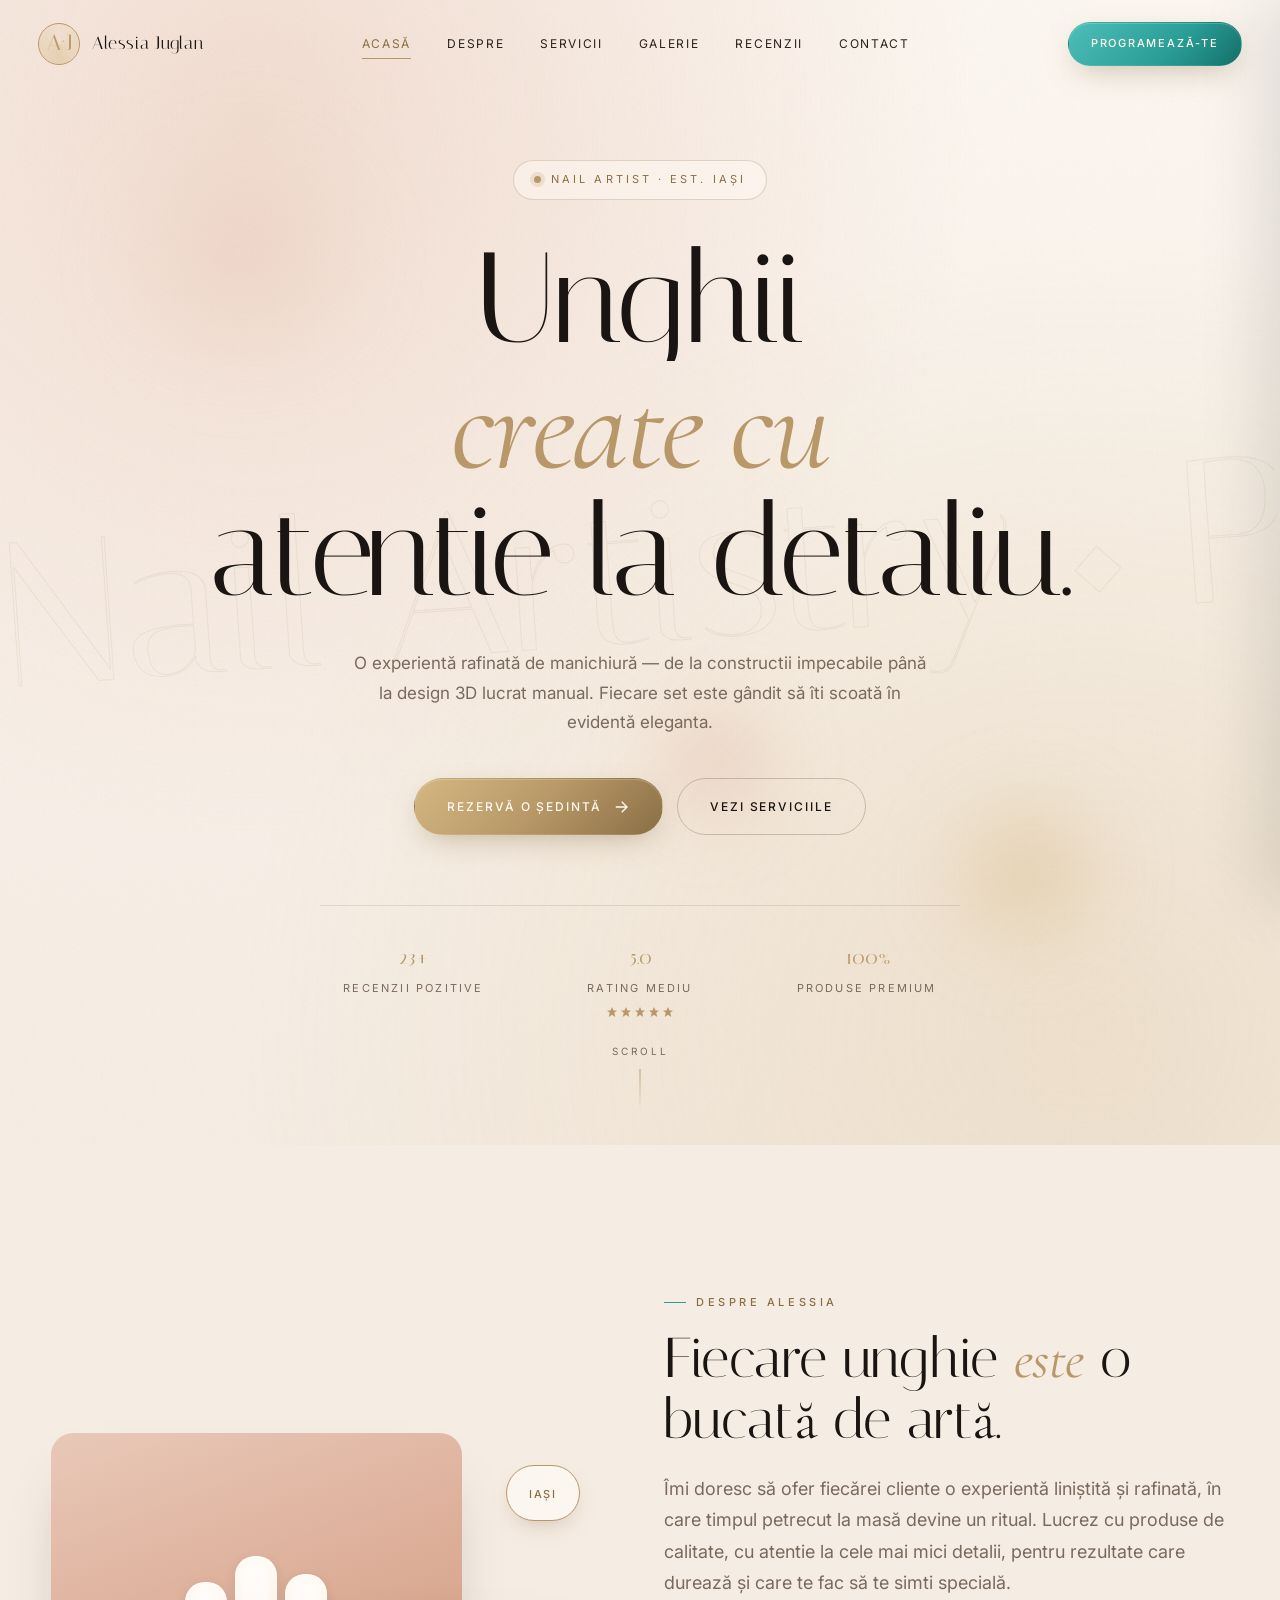
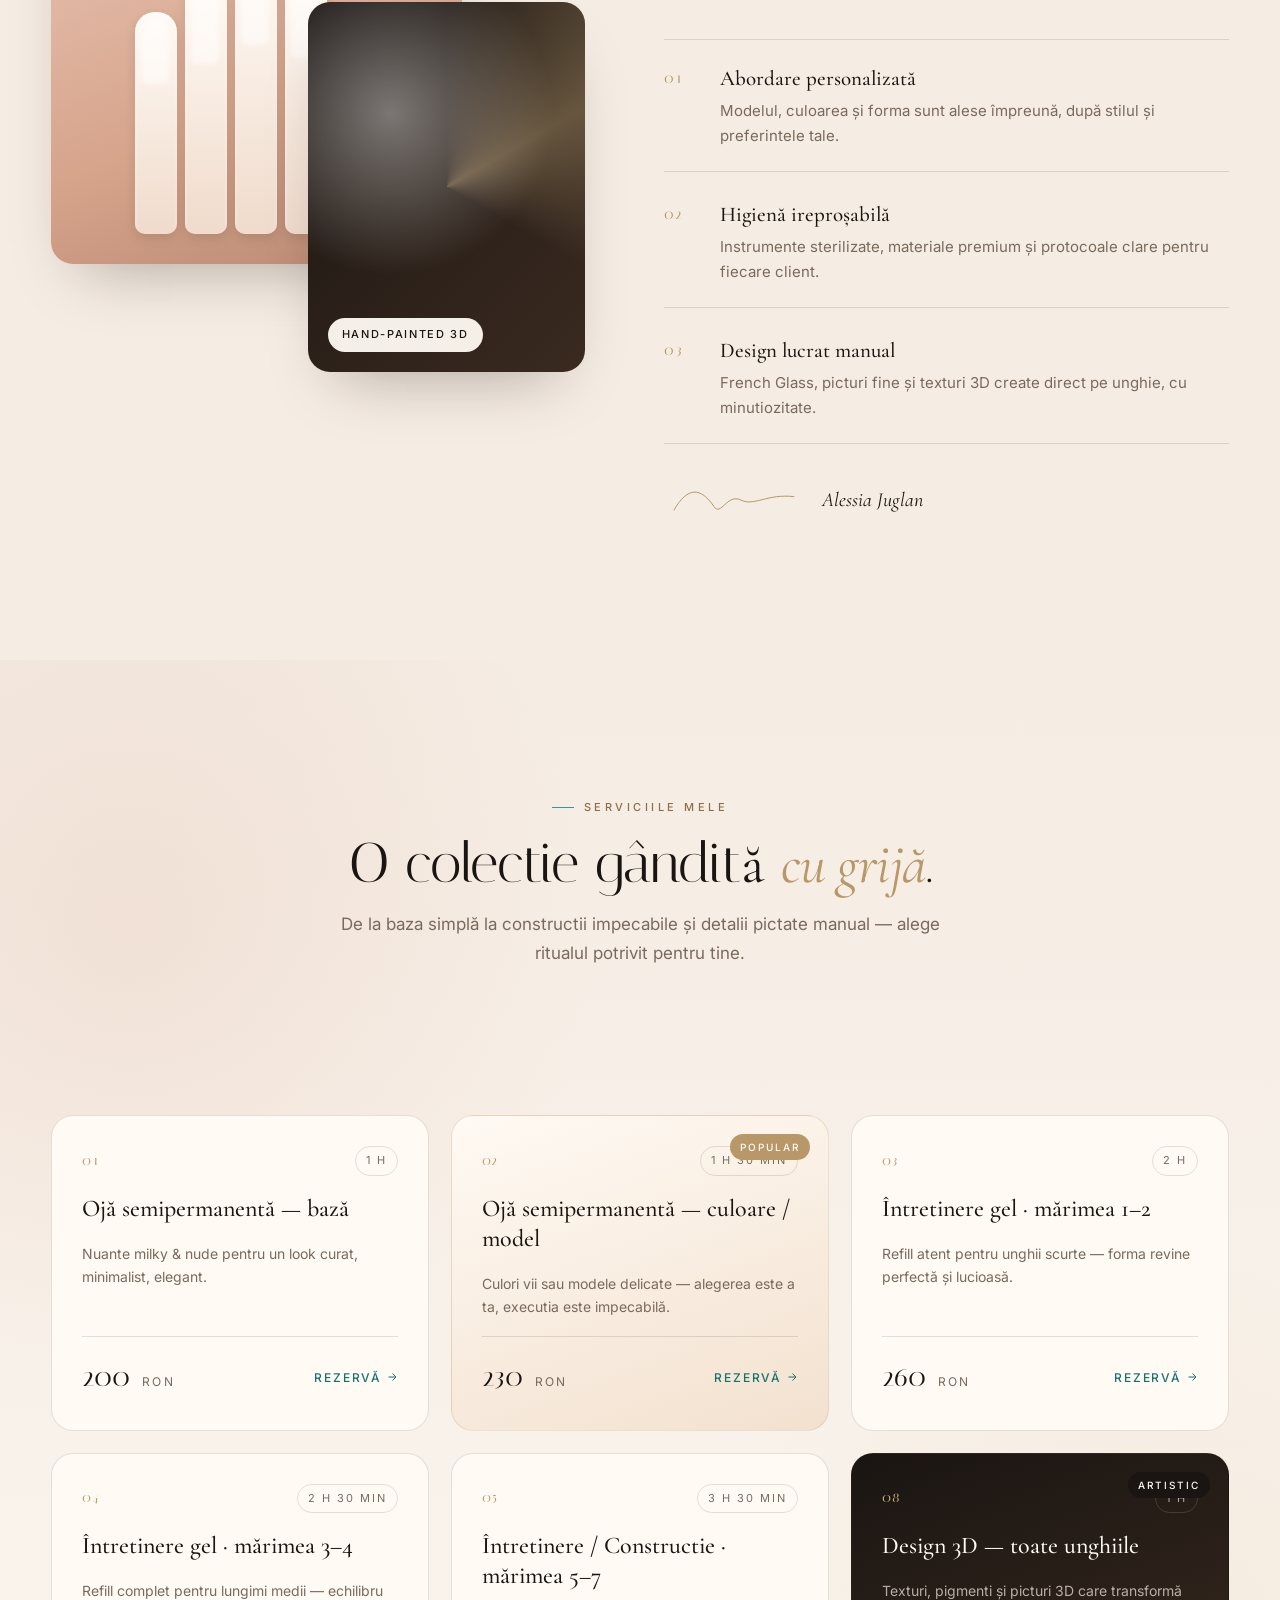
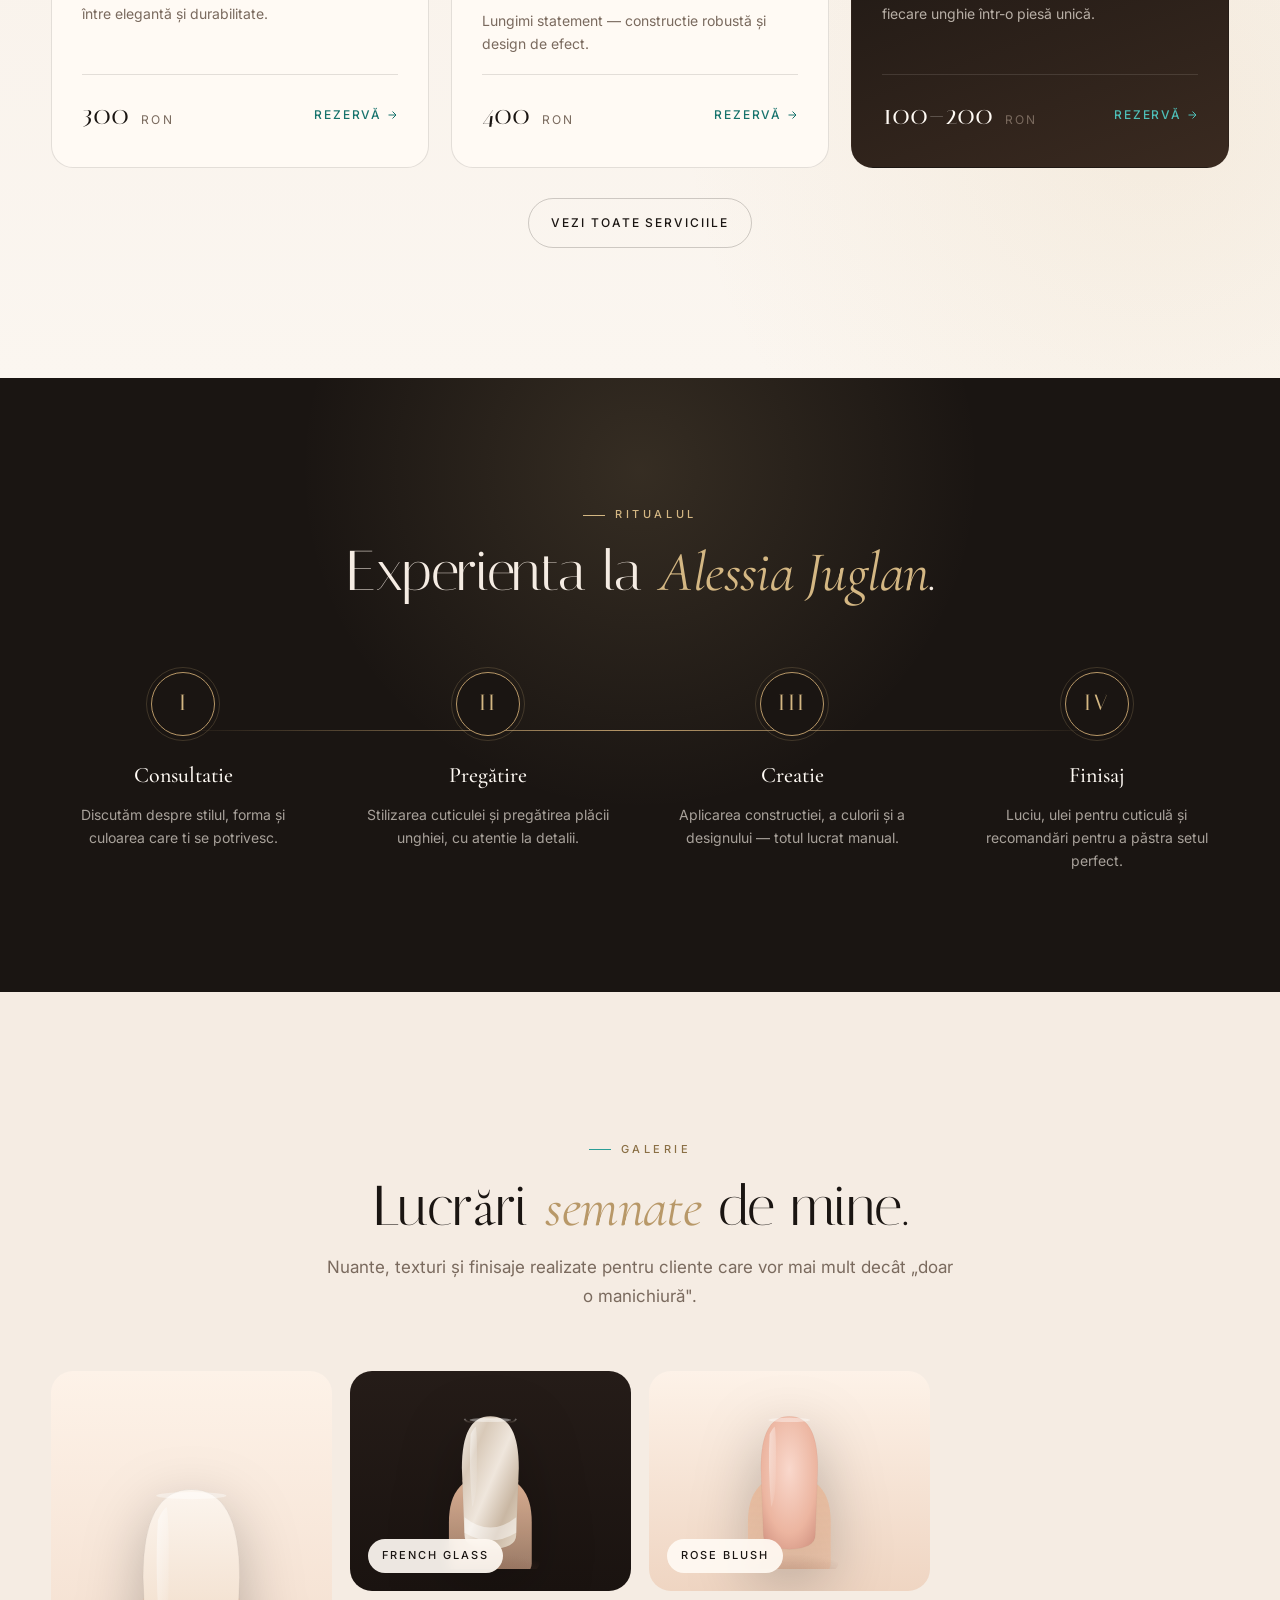
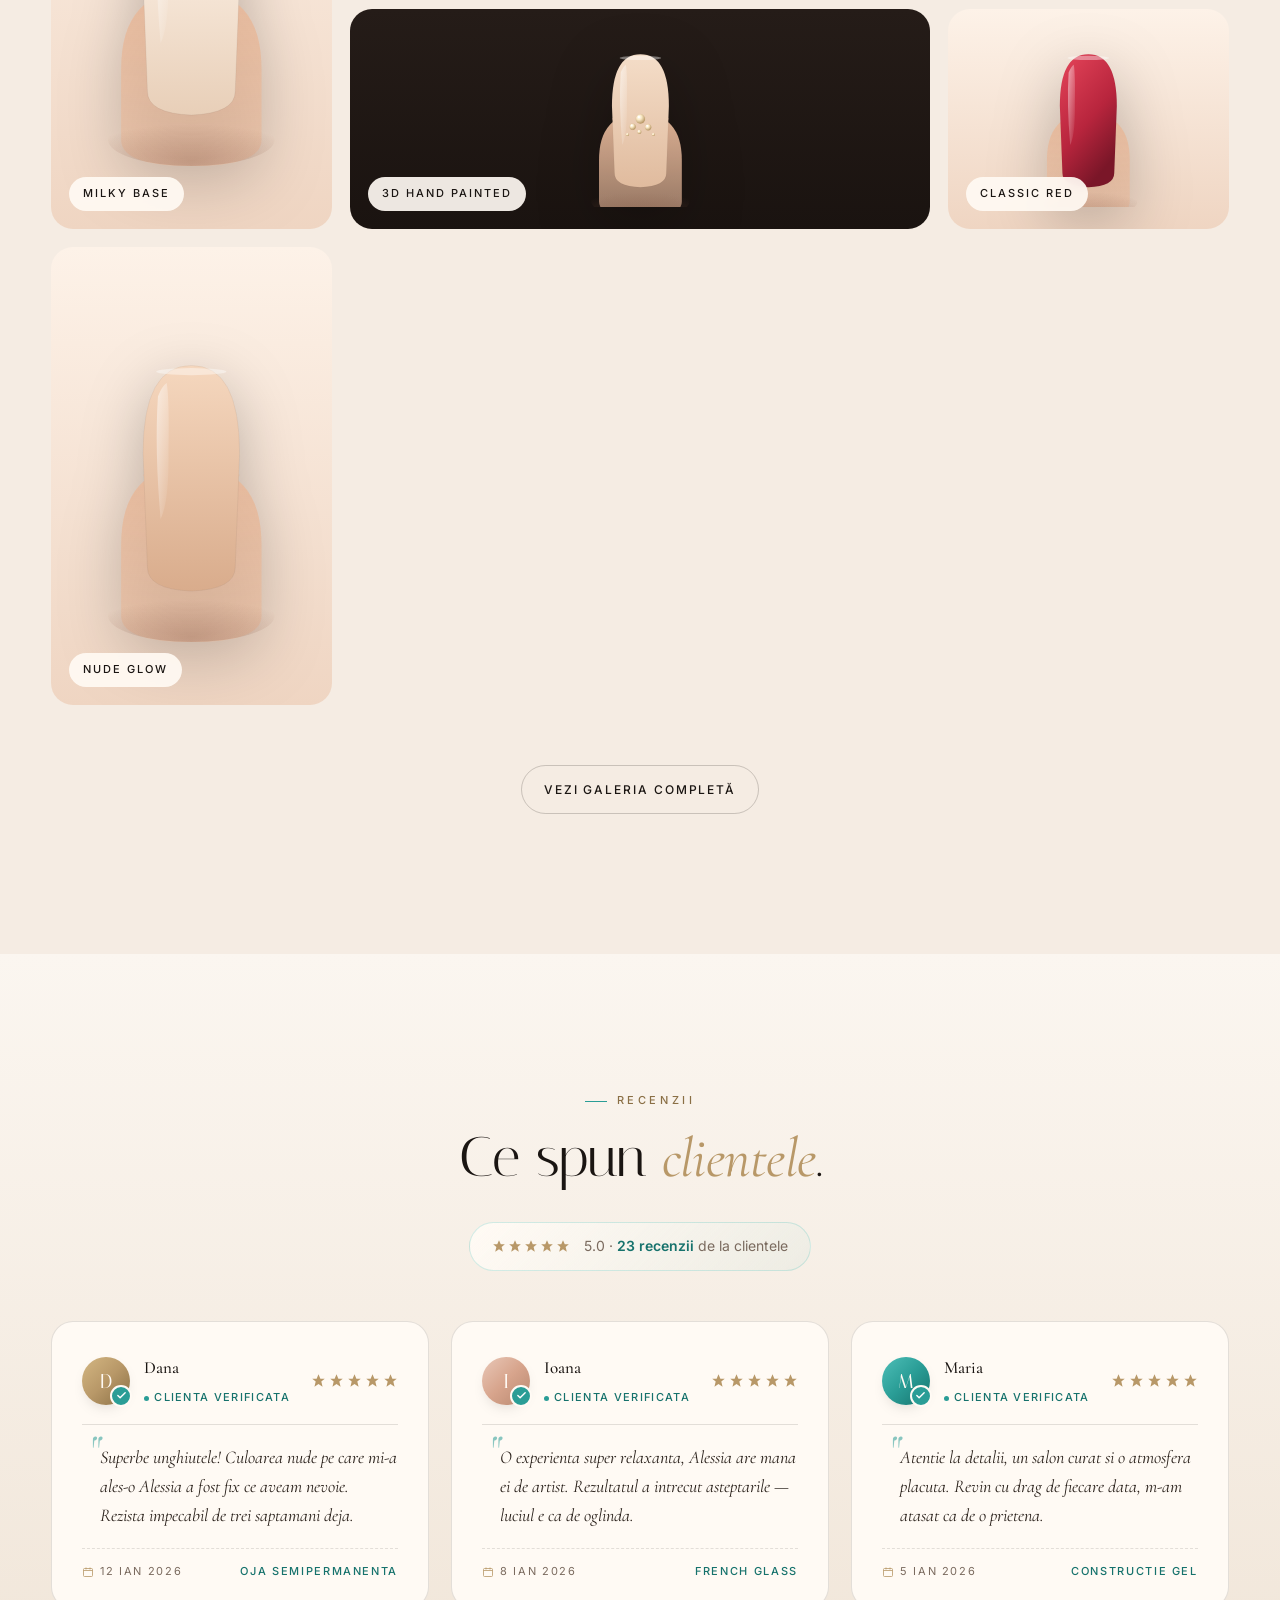
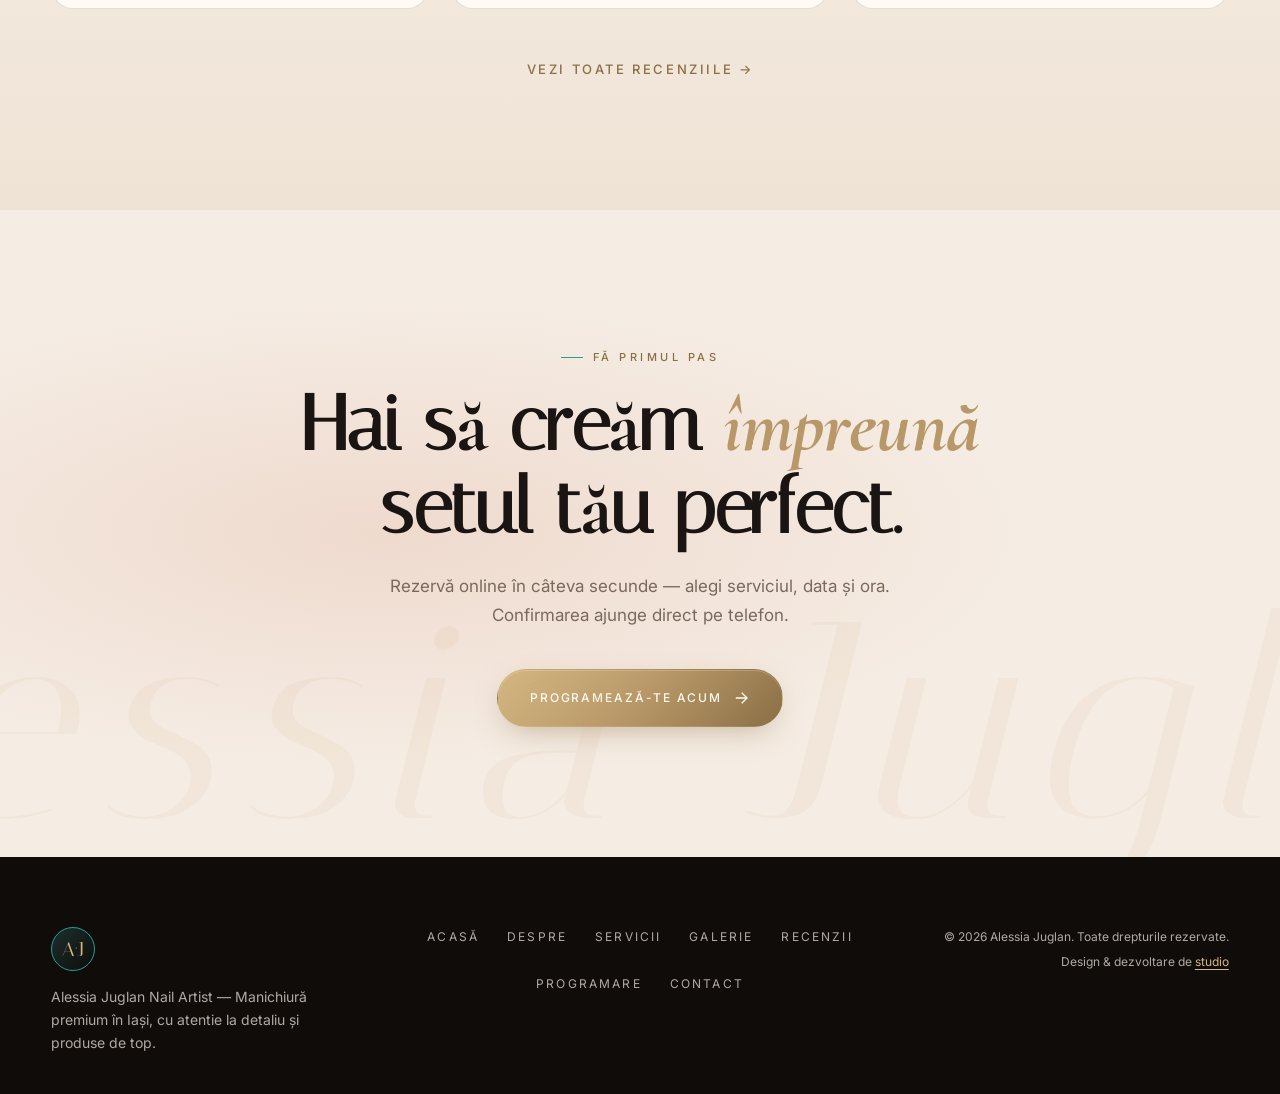
==== commit ab7f0d42: "Luxury v3: remove cursor FX, add turquoise accent, SVG nail art, Google-style reviews, t-comma fix -" ====
--- a/index.html
+++ b/index.html
@@ -4,7 +4,7 @@
   <meta charset="UTF-8" />
   <meta name="viewport" content="width=device-width, initial-scale=1.0" />
   <title>Alessia Juglan — Nail Artist | Manichiură Premium în Iași</title>
-  <meta name="description" content="Alessia Juglan Nail Tech — manichiură premium, construcție gel, design 3D și French Glass. Programări online 100% pe site." />
+  <meta name="description" content="Alessia Juglan Nail Tech — manichiură premium, constructie gel, design 3D și French Glass. Programări online 100% pe site." />
   <meta name="theme-color" content="#f5ece3" />
 
   <link rel="preconnect" href="https://fonts.googleapis.com" />
@@ -30,8 +30,6 @@
   <div class="scroll-progress"></div>
 
   <!-- Cursor -->
-  <div class="cursor-glow" aria-hidden="true"></div>
-  <div class="cursor-dot" aria-hidden="true"></div>
 
   <!-- Nav (injected) -->
   <div id="site-header"></div>
@@ -71,17 +69,17 @@
       <h1 class="hero__title">
         <span class="hero__line"><span>Unghii</span></span>
         <span class="hero__line hero__line--italic"><span>create cu</span></span>
-        <span class="hero__line"><span>atenție la detaliu.</span></span>
+        <span class="hero__line"><span>atentie la detaliu.</span></span>
       </h1>
 
       <p class="hero__sub">
-        O experiență rafinată de manichiură — de la construcții impecabile până la design 3D
-        lucrat manual. Fiecare set este gândit să îți scoată în evidență eleganța.
+        O experientă rafinată de manichiură — de la constructii impecabile până la design 3D
+        lucrat manual. Fiecare set este gândit să îti scoată în evidentă eleganta.
       </p>
 
       <div class="hero__cta">
         <a href="programare.html" class="btn btn--gold btn--lg" data-magnetic>
-          <span>Rezervă o ședință</span>
+          <span>Rezervă o ședintă</span>
           <svg width="18" height="18" viewBox="0 0 24 24" fill="none" stroke="currentColor" stroke-width="1.8"><path d="M5 12h14M13 5l7 7-7 7"/></svg>
         </a>
         <a href="servicii.html" class="btn btn--ghost btn--lg">Vezi serviciile</a>
@@ -142,10 +140,10 @@
           Fiecare unghie <em>este</em> o bucată de artă.
         </h2>
         <p class="about__lead reveal">
-          Îmi doresc să ofer fiecărei cliente o experiență liniștită și rafinată,
+          Îmi doresc să ofer fiecărei cliente o experientă liniștită și rafinată,
           în care timpul petrecut la masă devine un ritual. Lucrez cu produse de
-          calitate, cu atenție la cele mai mici detalii, pentru rezultate care
-          durează și care te fac să te simți specială.
+          calitate, cu atentie la cele mai mici detalii, pentru rezultate care
+          durează și care te fac să te simti specială.
         </p>
 
         <ul class="about__list" data-stagger>
@@ -153,7 +151,7 @@
             <span class="about__num">01</span>
             <div>
               <h4>Abordare personalizată</h4>
-              <p>Modelul, culoarea și forma sunt alese împreună, după stilul și preferințele tale.</p>
+              <p>Modelul, culoarea și forma sunt alese împreună, după stilul și preferintele tale.</p>
             </div>
           </li>
           <li>
@@ -167,7 +165,7 @@
             <span class="about__num">03</span>
             <div>
               <h4>Design lucrat manual</h4>
-              <p>French Glass, picturi fine și texturi 3D create direct pe unghie, cu minuțiozitate.</p>
+              <p>French Glass, picturi fine și texturi 3D create direct pe unghie, cu minutiozitate.</p>
             </div>
           </li>
         </ul>
@@ -187,9 +185,9 @@
     <div class="container">
       <div class="services__head reveal">
         <p class="eyebrow eyebrow--center">Serviciile mele</p>
-        <h2 class="section-title">O colecție gândită <em>cu grijă</em>.</h2>
+        <h2 class="section-title">O colectie gândită <em>cu grijă</em>.</h2>
         <p class="section-sub" style="margin:16px auto 0">
-          De la baza simplă la construcții impecabile și detalii pictate manual —
+          De la baza simplă la constructii impecabile și detalii pictate manual —
           alege ritualul potrivit pentru tine.
         </p>
       </div>
@@ -197,7 +195,7 @@
       <div class="services__tabs reveal">
         <button class="service-tab is-active" data-tab="all">Toate</button>
         <button class="service-tab" data-tab="oja">Ojă semipermanentă</button>
-        <button class="service-tab" data-tab="gel">Gel · Construcție</button>
+        <button class="service-tab" data-tab="gel">Gel · Constructie</button>
         <button class="service-tab" data-tab="extra">Design &amp; Extra</button>
       </div>
 
@@ -205,7 +203,7 @@
         <article class="service" data-cat="oja">
           <div class="service__top"><span class="service__index">01</span><span class="service__time">1 h</span></div>
           <h3 class="service__title">Ojă semipermanentă — bază</h3>
-          <p class="service__desc">Nuanțe milky &amp; nude pentru un look curat, minimalist, elegant.</p>
+          <p class="service__desc">Nuante milky &amp; nude pentru un look curat, minimalist, elegant.</p>
           <div class="service__foot">
             <span class="service__price">200 <i>RON</i></span>
             <a href="programare.html?service=oja-baza" class="service__book">Rezervă <svg viewBox="0 0 24 24" fill="none" stroke="currentColor" stroke-width="2"><path d="M5 12h14M13 5l7 7-7 7"/></svg></a>
@@ -216,7 +214,7 @@
           <span class="service__badge">Popular</span>
           <div class="service__top"><span class="service__index">02</span><span class="service__time">1 h 30 min</span></div>
           <h3 class="service__title">Ojă semipermanentă — culoare / model</h3>
-          <p class="service__desc">Culori vii sau modele delicate — alegerea este a ta, execuția este impecabilă.</p>
+          <p class="service__desc">Culori vii sau modele delicate — alegerea este a ta, executia este impecabilă.</p>
           <div class="service__foot">
             <span class="service__price">230 <i>RON</i></span>
             <a href="programare.html?service=oja-culoare" class="service__book">Rezervă <svg viewBox="0 0 24 24" fill="none" stroke="currentColor" stroke-width="2"><path d="M5 12h14M13 5l7 7-7 7"/></svg></a>
@@ -225,7 +223,7 @@
 
         <article class="service" data-cat="gel">
           <div class="service__top"><span class="service__index">03</span><span class="service__time">2 h</span></div>
-          <h3 class="service__title">Întreținere gel · mărimea 1–2</h3>
+          <h3 class="service__title">Întretinere gel · mărimea 1–2</h3>
           <p class="service__desc">Refill atent pentru unghii scurte — forma revine perfectă și lucioasă.</p>
           <div class="service__foot">
             <span class="service__price">260 <i>RON</i></span>
@@ -235,8 +233,8 @@
 
         <article class="service" data-cat="gel">
           <div class="service__top"><span class="service__index">04</span><span class="service__time">2 h 30 min</span></div>
-          <h3 class="service__title">Întreținere gel · mărimea 3–4</h3>
-          <p class="service__desc">Refill complet pentru lungimi medii — echilibru între eleganță și durabilitate.</p>
+          <h3 class="service__title">Întretinere gel · mărimea 3–4</h3>
+          <p class="service__desc">Refill complet pentru lungimi medii — echilibru între elegantă și durabilitate.</p>
           <div class="service__foot">
             <span class="service__price">300 <i>RON</i></span>
             <a href="programare.html?service=intr-34" class="service__book">Rezervă <svg viewBox="0 0 24 24" fill="none" stroke="currentColor" stroke-width="2"><path d="M5 12h14M13 5l7 7-7 7"/></svg></a>
@@ -245,8 +243,8 @@
 
         <article class="service" data-cat="gel">
           <div class="service__top"><span class="service__index">05</span><span class="service__time">3 h 30 min</span></div>
-          <h3 class="service__title">Întreținere / Construcție · mărimea 5–7</h3>
-          <p class="service__desc">Lungimi statement — construcție robustă și design de efect.</p>
+          <h3 class="service__title">Întretinere / Constructie · mărimea 5–7</h3>
+          <p class="service__desc">Lungimi statement — constructie robustă și design de efect.</p>
           <div class="service__foot">
             <span class="service__price">400 <i>RON</i></span>
             <a href="programare.html?service=intr-57" class="service__book">Rezervă <svg viewBox="0 0 24 24" fill="none" stroke="currentColor" stroke-width="2"><path d="M5 12h14M13 5l7 7-7 7"/></svg></a>
@@ -257,7 +255,7 @@
           <span class="service__badge service__badge--dark">Artistic</span>
           <div class="service__top"><span class="service__index">08</span><span class="service__time">1 h</span></div>
           <h3 class="service__title">Design 3D — toate unghiile</h3>
-          <p class="service__desc">Texturi, pigmenți și picturi 3D care transformă fiecare unghie într-o piesă unică.</p>
+          <p class="service__desc">Texturi, pigmenti și picturi 3D care transformă fiecare unghie într-o piesă unică.</p>
           <div class="service__foot">
             <span class="service__price">100–200 <i>RON</i></span>
             <a href="programare.html?service=design-3d" class="service__book">Rezervă <svg viewBox="0 0 24 24" fill="none" stroke="currentColor" stroke-width="2"><path d="M5 12h14M13 5l7 7-7 7"/></svg></a>
@@ -275,24 +273,24 @@
   <section class="process">
     <div class="container process__wrap">
       <p class="eyebrow eyebrow--center reveal">Ritualul</p>
-      <h2 class="section-title reveal">Experiența la <em>Alessia Juglan</em>.</h2>
+      <h2 class="section-title reveal">Experienta la <em>Alessia Juglan</em>.</h2>
 
       <div class="process__line" aria-hidden="true"></div>
       <div class="process__steps" data-stagger>
         <div class="step">
           <span class="step__num">I</span>
-          <h4>Consultație</h4>
-          <p>Discutăm despre stilul, forma și culoarea care ți se potrivesc.</p>
+          <h4>Consultatie</h4>
+          <p>Discutăm despre stilul, forma și culoarea care ti se potrivesc.</p>
         </div>
         <div class="step">
           <span class="step__num">II</span>
           <h4>Pregătire</h4>
-          <p>Stilizarea cuticulei și pregătirea plăcii unghiei, cu atenție la detalii.</p>
+          <p>Stilizarea cuticulei și pregătirea plăcii unghiei, cu atentie la detalii.</p>
         </div>
         <div class="step">
           <span class="step__num">III</span>
-          <h4>Creație</h4>
-          <p>Aplicarea construcției, a culorii și a designului — totul lucrat manual.</p>
+          <h4>Creatie</h4>
+          <p>Aplicarea constructiei, a culorii și a designului — totul lucrat manual.</p>
         </div>
         <div class="step">
           <span class="step__num">IV</span>
@@ -309,7 +307,7 @@
       <div class="gallery__head reveal">
         <p class="eyebrow eyebrow--center">Galerie</p>
         <h2 class="section-title">Lucrări <em>semnate</em> de mine.</h2>
-        <p class="section-sub" style="margin:16px auto 0">Nuanțe, texturi și finisaje realizate pentru cliente care vor mai mult decât „doar o manichiură".</p>
+        <p class="section-sub" style="margin:16px auto 0">Nuante, texturi și finisaje realizate pentru cliente care vor mai mult decât „doar o manichiură".</p>
       </div>
 
       <div class="gallery__grid" data-stagger>
@@ -365,19 +363,55 @@
 
       <div class="reviews__grid" data-stagger>
         <article class="review">
-          <div class="review__stars" aria-label="5 stele">★★★★★</div>
-          <p>„Superbe unghiuțele!"</p>
-          <footer><strong>Dana</strong><span>12 Ian 2026</span></footer>
+          <div class="review__head">
+            <span class="review__avatar review__avatar--gold">D</span>
+            <div class="review__person">
+              <strong>Dana</strong>
+              <span>Clienta verificata</span>
+            </div>
+            <div class="review__stars" aria-label="5 stele">
+              <svg viewBox="0 0 24 24"><path d="M12 2l3 7h7l-5.5 4.5L18.5 22 12 17.5 5.5 22l2-8.5L2 9h7z"/></svg><svg viewBox="0 0 24 24"><path d="M12 2l3 7h7l-5.5 4.5L18.5 22 12 17.5 5.5 22l2-8.5L2 9h7z"/></svg><svg viewBox="0 0 24 24"><path d="M12 2l3 7h7l-5.5 4.5L18.5 22 12 17.5 5.5 22l2-8.5L2 9h7z"/></svg><svg viewBox="0 0 24 24"><path d="M12 2l3 7h7l-5.5 4.5L18.5 22 12 17.5 5.5 22l2-8.5L2 9h7z"/></svg><svg viewBox="0 0 24 24"><path d="M12 2l3 7h7l-5.5 4.5L18.5 22 12 17.5 5.5 22l2-8.5L2 9h7z"/></svg>
+            </div>
+          </div>
+          <p>Superbe unghiutele! Culoarea nude pe care mi-a ales-o Alessia a fost fix ce aveam nevoie. Rezista impecabil de trei saptamani deja.</p>
+          <div class="review__meta">
+            <time><svg viewBox="0 0 24 24" fill="none" stroke="currentColor" stroke-width="1.6"><rect x="3" y="5" width="18" height="16" rx="2"/><path d="M3 9h18M8 3v4M16 3v4"/></svg> 12 Ian 2026</time>
+            <span class="review__service">Oja semipermanenta</span>
+          </div>
         </article>
         <article class="review">
-          <div class="review__stars" aria-label="5 stele">★★★★★</div>
-          <p>„O experiență super relaxantă, Alessia are mâna ei de artist. Rezultatul a întrecut așteptările."</p>
-          <footer><strong>Ioana</strong><span>clientă fidelă</span></footer>
+          <div class="review__head">
+            <span class="review__avatar review__avatar--rose">I</span>
+            <div class="review__person">
+              <strong>Ioana</strong>
+              <span>Clienta verificata</span>
+            </div>
+            <div class="review__stars" aria-label="5 stele">
+              <svg viewBox="0 0 24 24"><path d="M12 2l3 7h7l-5.5 4.5L18.5 22 12 17.5 5.5 22l2-8.5L2 9h7z"/></svg><svg viewBox="0 0 24 24"><path d="M12 2l3 7h7l-5.5 4.5L18.5 22 12 17.5 5.5 22l2-8.5L2 9h7z"/></svg><svg viewBox="0 0 24 24"><path d="M12 2l3 7h7l-5.5 4.5L18.5 22 12 17.5 5.5 22l2-8.5L2 9h7z"/></svg><svg viewBox="0 0 24 24"><path d="M12 2l3 7h7l-5.5 4.5L18.5 22 12 17.5 5.5 22l2-8.5L2 9h7z"/></svg><svg viewBox="0 0 24 24"><path d="M12 2l3 7h7l-5.5 4.5L18.5 22 12 17.5 5.5 22l2-8.5L2 9h7z"/></svg>
+            </div>
+          </div>
+          <p>O experienta super relaxanta, Alessia are mana ei de artist. Rezultatul a intrecut asteptarile — luciul e ca de oglinda.</p>
+          <div class="review__meta">
+            <time><svg viewBox="0 0 24 24" fill="none" stroke="currentColor" stroke-width="1.6"><rect x="3" y="5" width="18" height="16" rx="2"/><path d="M3 9h18M8 3v4M16 3v4"/></svg> 8 Ian 2026</time>
+            <span class="review__service">French Glass</span>
+          </div>
         </article>
         <article class="review">
-          <div class="review__stars" aria-label="5 stele">★★★★★</div>
-          <p>„Atenție la detalii, un salon curat și o atmosferă plăcută. Revin cu drag de fiecare dată."</p>
-          <footer><strong>Maria</strong><span>clientă fidelă</span></footer>
+          <div class="review__head">
+            <span class="review__avatar review__avatar--accent">M</span>
+            <div class="review__person">
+              <strong>Maria</strong>
+              <span>Clienta verificata</span>
+            </div>
+            <div class="review__stars" aria-label="5 stele">
+              <svg viewBox="0 0 24 24"><path d="M12 2l3 7h7l-5.5 4.5L18.5 22 12 17.5 5.5 22l2-8.5L2 9h7z"/></svg><svg viewBox="0 0 24 24"><path d="M12 2l3 7h7l-5.5 4.5L18.5 22 12 17.5 5.5 22l2-8.5L2 9h7z"/></svg><svg viewBox="0 0 24 24"><path d="M12 2l3 7h7l-5.5 4.5L18.5 22 12 17.5 5.5 22l2-8.5L2 9h7z"/></svg><svg viewBox="0 0 24 24"><path d="M12 2l3 7h7l-5.5 4.5L18.5 22 12 17.5 5.5 22l2-8.5L2 9h7z"/></svg><svg viewBox="0 0 24 24"><path d="M12 2l3 7h7l-5.5 4.5L18.5 22 12 17.5 5.5 22l2-8.5L2 9h7z"/></svg>
+            </div>
+          </div>
+          <p>Atentie la detalii, un salon curat si o atmosfera placuta. Revin cu drag de fiecare data, m-am atasat ca de o prietena.</p>
+          <div class="review__meta">
+            <time><svg viewBox="0 0 24 24" fill="none" stroke="currentColor" stroke-width="1.6"><rect x="3" y="5" width="18" height="16" rx="2"/><path d="M3 9h18M8 3v4M16 3v4"/></svg> 5 Ian 2026</time>
+            <span class="review__service">Constructie gel</span>
+          </div>
         </article>
       </div>
 
@@ -410,6 +444,7 @@
   <div id="site-footer"></div>
 
   <script src="services-data.js"></script>
+  <script src="nail-art.js"></script>
   <script src="script.js"></script>
 </body>
 </html>
--- a/styles.css
+++ b/styles.css
@@ -20,6 +20,12 @@
   --line: rgba(26, 21, 18, 0.12);
   --line-light: rgba(26, 21, 18, 0.06);
 
+  /* Turquoise accent color (used for evidence/highlights) */
+  --accent: #2a9d96;
+  --accent-2: #4ebfb8;
+  --accent-3: #16726c;
+  --accent-soft: rgba(42, 157, 150, 0.1);
+
   --serif: "Cormorant Garamond", "Times New Roman", serif;
   --display: "Italiana", "Cormorant Garamond", serif;
   --sans: "Inter", system-ui, -apple-system, sans-serif;
@@ -138,49 +144,8 @@
   box-shadow: 0 0 8px rgba(184, 152, 104, 0.5);
 }
 
-/* ============================================
-   Cursor glow + dot
-   ============================================ */
-.cursor-glow {
-  position: fixed;
-  top: 0;
-  left: 0;
-  width: 420px;
-  height: 420px;
-  border-radius: 50%;
-  background: radial-gradient(circle, rgba(215, 164, 140, 0.18) 0%, rgba(215, 164, 140, 0) 65%);
-  pointer-events: none;
-  transform: translate(-50%, -50%);
-  z-index: 1;
-  mix-blend-mode: multiply;
-}
-.cursor-dot {
-  position: fixed;
-  top: 0;
-  left: 0;
-  width: 8px;
-  height: 8px;
-  border-radius: 50%;
-  background: var(--gold);
-  pointer-events: none;
-  transform: translate(-50%, -50%);
-  z-index: 9999;
-  transition: width 0.3s var(--ease), height 0.3s var(--ease), opacity 0.3s;
-  mix-blend-mode: difference;
-  opacity: 0;
-}
-@media (hover: hover) {
-  .cursor-dot { opacity: 1; }
-}
-.cursor-dot.is-hover {
-  width: 40px;
-  height: 40px;
-  background: var(--gold-2);
-  opacity: 0.4;
-}
-@media (hover: none) {
-  .cursor-glow, .cursor-dot { display: none; }
-}
+/* (custom cursor removed) */
+.cursor-glow, .cursor-dot { display: none !important; }
 
 /* ============================================
    Reusable typography
@@ -1657,9 +1622,24 @@
   border: 1px solid rgba(212, 183, 131, 0.3);
 }
 .contact__open.is-open {
-  background: rgba(130, 180, 120, 0.12);
-  color: #a8d49a;
-  border-color: rgba(168, 212, 154, 0.35);
+  background: rgba(78, 191, 184, 0.15);
+  color: var(--accent-2);
+  border-color: rgba(78, 191, 184, 0.4);
+}
+.contact__open.is-open::before {
+  content: "";
+  display: inline-block;
+  width: 7px; height: 7px;
+  border-radius: 50%;
+  background: var(--accent-2);
+  margin-right: 8px;
+  vertical-align: middle;
+  box-shadow: 0 0 0 3px rgba(78, 191, 184, 0.3);
+  animation: pulseAccent 2s infinite;
+}
+@keyframes pulseAccent {
+  0%, 100% { box-shadow: 0 0 0 3px rgba(78, 191, 184, 0.3); }
+  50% { box-shadow: 0 0 0 6px rgba(78, 191, 184, 0); }
 }
 .contact__open.is-closed {
   background: rgba(200, 100, 100, 0.12);
@@ -1865,18 +1845,19 @@
   transition: all 0.4s var(--ease);
 }
 .stepper__item.is-done .stepper__circle {
-  background: var(--gold);
+  background: var(--accent);
   color: var(--ivory);
-  border-color: var(--gold);
+  border-color: var(--accent);
 }
 .stepper__item.is-active {
-  color: var(--charcoal);
+  color: var(--accent-3);
 }
 .stepper__item.is-active .stepper__circle {
-  background: var(--charcoal);
+  background: var(--accent);
   color: var(--ivory);
-  border-color: var(--charcoal);
-  transform: scale(1.08);
+  border-color: var(--accent);
+  transform: scale(1.1);
+  box-shadow: 0 0 0 5px var(--accent-soft), 0 8px 18px -8px var(--accent);
 }
 .stepper__sep {
   width: 36px;
@@ -1938,9 +1919,9 @@
   background: linear-gradient(135deg, var(--ivory) 0%, rgba(212, 183, 131, 0.06) 100%);
 }
 .book-service.is-selected {
-  border-color: var(--gold);
-  background: linear-gradient(135deg, var(--ivory) 0%, rgba(212, 183, 131, 0.12) 100%);
-  box-shadow: 0 10px 30px -15px rgba(184, 152, 104, 0.4);
+  border-color: var(--accent);
+  background: linear-gradient(135deg, var(--ivory) 0%, rgba(78, 191, 184, 0.08) 100%);
+  box-shadow: 0 10px 30px -15px var(--accent);
 }
 .book-service__radio {
   width: 22px;
@@ -1952,8 +1933,8 @@
   transition: all 0.3s var(--ease);
 }
 .book-service.is-selected .book-service__radio {
-  border-color: var(--gold);
-  background: var(--gold);
+  border-color: var(--accent);
+  background: var(--accent);
 }
 .book-service.is-selected .book-service__radio::after {
   content: "";
@@ -2075,15 +2056,16 @@
   text-decoration: line-through;
 }
 .calendar__cell.is-today {
-  border-color: var(--gold);
-  color: var(--gold-3);
+  border-color: var(--accent);
+  color: var(--accent-3);
   font-weight: 500;
 }
 .calendar__cell.is-selected {
-  background: var(--charcoal);
+  background: var(--accent);
   color: var(--ivory);
   font-weight: 500;
-  transform: scale(1.05);
+  transform: scale(1.08);
+  box-shadow: 0 8px 20px -8px var(--accent);
 }
 
 /* Step 3: time slots */
@@ -2110,11 +2092,11 @@
   transform: translateY(-2px);
 }
 .time-slot.is-selected {
-  background: var(--charcoal);
+  background: var(--accent);
   color: var(--ivory);
-  border-color: var(--charcoal);
+  border-color: var(--accent);
   transform: translateY(-2px);
-  box-shadow: 0 10px 24px -10px rgba(0, 0, 0, 0.4);
+  box-shadow: 0 10px 24px -10px var(--accent);
 }
 .time-slot.is-disabled {
   background: var(--cream-2);
@@ -2644,3 +2626,402 @@
 .text-center { text-align: center; }
 .mb-0 { margin-bottom: 0 !important; }
 .mt-30 { margin-top: 30px; }
+
+/* ============================================
+   v3 — accent color, redesign reviews,
+   centered icons, real nail SVG art
+   ============================================ */
+
+/* --- Active gallery / service tab uses accent --- */
+.service-tab.is-active {
+  background: var(--accent);
+  border-color: var(--accent);
+  color: var(--ivory);
+  box-shadow: 0 8px 22px -10px var(--accent);
+}
+
+/* --- Hours today highlight --- */
+.contact__hours li.today,
+.contact-aside .hours-list li.today {
+  color: var(--accent-2) !important;
+  font-weight: 500;
+  position: relative;
+}
+.contact__hours li.today::before,
+.contact-aside .hours-list li.today::before {
+  content: "";
+  position: absolute;
+  left: -14px;
+  top: 50%;
+  transform: translateY(-50%);
+  width: 4px; height: 18px;
+  background: var(--accent);
+  border-radius: 4px;
+}
+
+/* --- Centered icons for policy & contact-card circles --- */
+.policy__ico,
+.contact-card__ico,
+.policies .policy__ico {
+  display: flex !important;
+  align-items: center !important;
+  justify-content: center !important;
+  text-align: center;
+  line-height: 1;
+}
+.policy__ico {
+  width: 56px;
+  height: 56px;
+  background: linear-gradient(135deg, var(--accent-soft) 0%, transparent 100%);
+  border-color: rgba(78, 191, 184, 0.4);
+  color: var(--accent);
+  font-size: 22px;
+  font-family: var(--display);
+}
+.policy:hover .policy__ico {
+  background: var(--accent);
+  color: var(--ivory);
+  border-color: var(--accent);
+  transform: rotate(-8deg) scale(1.05);
+  transition: all 0.4s var(--ease);
+}
+.contact-card__ico {
+  width: 58px;
+  height: 58px;
+  border: 1px solid rgba(78, 191, 184, 0.3);
+  background: linear-gradient(135deg, rgba(78, 191, 184, 0.12), rgba(78, 191, 184, 0.04));
+  color: var(--accent);
+}
+.contact-card:hover .contact-card__ico {
+  background: var(--accent);
+  color: var(--ivory);
+  border-color: var(--accent);
+  transform: scale(1.08);
+}
+.contact-card__ico svg { display: block; }
+
+/* --- Luxury Google-style review cards --- */
+.review {
+  padding: 32px 30px 28px;
+}
+.review::before {
+  display: none; /* remove old quote mark */
+}
+
+.review__head {
+  display: flex;
+  align-items: center;
+  gap: 14px;
+  margin-bottom: 18px;
+  padding-bottom: 16px;
+  border-bottom: 1px solid var(--line);
+}
+.review__avatar {
+  width: 48px;
+  height: 48px;
+  border-radius: 50%;
+  display: inline-flex;
+  align-items: center;
+  justify-content: center;
+  font-family: var(--display);
+  font-size: 20px;
+  color: var(--ivory);
+  flex-shrink: 0;
+  position: relative;
+  box-shadow: 0 6px 16px -8px rgba(26, 21, 18, 0.25);
+}
+.review__avatar--gold { background: linear-gradient(135deg, var(--gold-2), var(--gold), var(--gold-3)); }
+.review__avatar--rose { background: linear-gradient(135deg, #e9c8b8, var(--rose), #b88870); }
+.review__avatar--accent { background: linear-gradient(135deg, var(--accent-2), var(--accent), var(--accent-3)); }
+.review__avatar--charcoal { background: linear-gradient(135deg, #4a3a30, var(--charcoal)); color: var(--gold-2); }
+.review__avatar--blush { background: linear-gradient(135deg, #f5d8c8, #e0a890, #b07060); }
+
+.review__avatar::after {
+  content: "";
+  position: absolute;
+  bottom: -2px;
+  right: -2px;
+  width: 18px; height: 18px;
+  border-radius: 50%;
+  background: var(--accent);
+  border: 2px solid var(--ivory);
+  background-image: url("data:image/svg+xml;utf8,<svg xmlns='http://www.w3.org/2000/svg' viewBox='0 0 24 24' fill='none' stroke='white' stroke-width='3' stroke-linecap='round' stroke-linejoin='round'><polyline points='20 6 9 17 4 12'/></svg>");
+  background-size: 11px;
+  background-position: center;
+  background-repeat: no-repeat;
+}
+
+.review__person { flex: 1; min-width: 0; }
+.review__person strong {
+  display: block;
+  font-family: var(--serif);
+  font-size: 17px;
+  color: var(--charcoal);
+  font-weight: 500;
+  margin-bottom: 2px;
+}
+.review__person span {
+  display: inline-flex;
+  align-items: center;
+  gap: 5px;
+  font-size: 11px;
+  letter-spacing: 0.12em;
+  text-transform: uppercase;
+  color: var(--accent-3);
+  font-weight: 500;
+}
+.review__person span::before {
+  content: "";
+  width: 5px; height: 5px;
+  border-radius: 50%;
+  background: var(--accent);
+}
+
+.review__stars {
+  display: inline-flex;
+  gap: 3px;
+  color: var(--gold);
+  margin-bottom: 0;
+  font-size: 0;
+}
+.review__stars svg {
+  width: 15px;
+  height: 15px;
+  fill: var(--gold);
+}
+.review p {
+  font-family: var(--serif);
+  font-size: 18px;
+  line-height: 1.6;
+  color: var(--ink);
+  font-style: italic;
+  margin-bottom: 18px;
+  position: relative;
+  padding-left: 18px;
+}
+.review p::before {
+  content: "\201C";
+  position: absolute;
+  left: -2px;
+  top: -10px;
+  font-family: var(--display);
+  font-size: 50px;
+  color: var(--accent);
+  line-height: 1;
+  opacity: 0.55;
+}
+.review__meta {
+  display: flex;
+  justify-content: space-between;
+  align-items: center;
+  font-size: 11px;
+  letter-spacing: 0.15em;
+  text-transform: uppercase;
+  color: var(--muted);
+  padding-top: 14px;
+  border-top: 1px dashed var(--line);
+}
+.review__meta time {
+  display: inline-flex;
+  align-items: center;
+  gap: 6px;
+}
+.review__meta time svg {
+  width: 12px; height: 12px;
+  color: var(--gold);
+}
+.review__service {
+  color: var(--accent-3);
+  font-weight: 500;
+}
+
+/* Hover */
+.review:hover {
+  transform: translateY(-6px);
+  border-color: var(--accent);
+  box-shadow: 0 30px 50px -25px rgba(42, 157, 150, 0.25);
+}
+
+/* --- Reviews score badge — accent --- */
+.reviews__score {
+  background: linear-gradient(135deg, var(--ivory), rgba(78, 191, 184, 0.05));
+  border-color: rgba(78, 191, 184, 0.25);
+}
+.reviews__score strong { color: var(--accent-3); }
+
+/* ============================================
+   Real nail art SVG illustrations
+   ============================================ */
+
+.gallery__art {
+  background: linear-gradient(180deg, #fdf2e8 0%, #f0d3c0 100%);
+  display: flex;
+  align-items: center;
+  justify-content: center;
+}
+.gallery__art::before {
+  content: none; /* reset */
+}
+.gallery__art--milky,
+.gallery__art--chrome,
+.gallery__art--rose,
+.gallery__art--3d,
+.gallery__art--red,
+.gallery__art--nude,
+.gallery__art--burgundy,
+.gallery__art--black,
+.gallery__art--french,
+.gallery__art--marble,
+.gallery__art--magenta {
+  background: linear-gradient(180deg, #fdf2e8 0%, #efd5c2 100%);
+}
+.gallery__art--chrome,
+.gallery__art--3d,
+.gallery__art--black,
+.gallery__art--burgundy {
+  background: linear-gradient(180deg, #251c18 0%, #1a1310 100%);
+}
+
+/* Nail SVG container */
+.nail-svg {
+  width: 75%;
+  height: 80%;
+  display: block;
+  filter: drop-shadow(0 18px 30px rgba(0, 0, 0, 0.25));
+}
+
+/* Sparkle / shine animation overlay */
+.gallery__item .nail-svg .nail-shine {
+  animation: nailShine 6s ease-in-out infinite;
+}
+@keyframes nailShine {
+  0%, 100% { opacity: 0.55; }
+  50% { opacity: 0.85; }
+}
+.gallery__item:hover .nail-svg {
+  transform: scale(1.05) rotate(-2deg);
+  transition: transform 0.6s var(--ease);
+}
+
+/* Old gradient fallbacks no longer needed */
+.gallery__art::after { display: none; }
+
+/* ============================================
+   About section — replace CSS nails with SVG
+   ============================================ */
+.about__card--one {
+  padding: 30px 22px;
+}
+.about__hand {
+  width: 100%;
+  height: 100%;
+  filter: drop-shadow(0 18px 30px rgba(184, 132, 100, 0.4));
+}
+
+/* Header: shrink slightly for accent balance */
+.nav__cta {
+  background: linear-gradient(135deg, var(--accent-2) 0%, var(--accent) 60%, var(--accent-3) 100%);
+}
+.nav__cta:hover {
+  box-shadow: 0 18px 40px -12px var(--accent);
+}
+
+/* Service "Rezerva" link uses accent */
+.service__book { color: var(--accent-3); }
+.service__book:hover { color: var(--accent); }
+.service--accent .service__book { color: var(--accent-2); }
+
+/* Highlight word in section titles can use accent variant */
+.section-title em.accent { color: var(--accent); }
+
+/* Sticky badge using accent */
+.badge-accent {
+  display: inline-flex;
+  align-items: center;
+  gap: 6px;
+  padding: 6px 12px;
+  background: var(--accent-soft);
+  color: var(--accent-3);
+  border: 1px solid rgba(78, 191, 184, 0.3);
+  border-radius: 999px;
+  font-size: 11px;
+  letter-spacing: 0.18em;
+  text-transform: uppercase;
+  font-weight: 500;
+}
+.badge-accent::before {
+  content: "";
+  width: 6px; height: 6px;
+  border-radius: 50%;
+  background: var(--accent);
+  box-shadow: 0 0 0 3px var(--accent-soft);
+}
+
+/* Booking summary border accent on full data */
+.booking__summary {
+  border-color: rgba(78, 191, 184, 0.2);
+  position: relative;
+  overflow: hidden;
+}
+.booking__summary::before {
+  content: "";
+  position: absolute;
+  top: 0; left: 0; right: 0;
+  height: 3px;
+  background: linear-gradient(90deg, var(--accent), var(--gold), var(--accent));
+  background-size: 200% 100%;
+  animation: gradientShift 6s ease-in-out infinite;
+}
+@keyframes gradientShift {
+  0%, 100% { background-position: 0% 0; }
+  50% { background-position: 100% 0; }
+}
+
+/* Page-head crumbs accent */
+.page-head__crumbs span:last-child { color: var(--accent-3) !important; }
+.page-head__crumbs span:not(:last-child) { color: var(--accent); }
+.page-head__crumbs a:hover { color: var(--accent); }
+
+/* Eyebrow with bullet accent */
+.eyebrow::before { background: var(--accent); }
+
+/* Magnetic button hover gold inverts to accent on dark */
+.process .btn--ghost:hover,
+.contact .btn--ghost:hover {
+  background: var(--accent);
+  color: var(--ivory);
+  border-color: var(--accent);
+}
+
+/* Stat star color stays gold but accent dot for stars row */
+
+/* Ensure circle icons have proper sizing for embedded SVGs */
+.contact__ico {
+  display: flex;
+  align-items: center;
+  justify-content: center;
+}
+.contact__ico svg { display: block; }
+
+/* Footer brand mark accent border */
+.footer__mark {
+  background: linear-gradient(135deg, rgba(78, 191, 184, 0.2), transparent);
+  border-color: var(--accent);
+  color: var(--gold-2);
+}
+
+/* Step connector when active */
+.stepper__sep { background: var(--line); transition: background 0.4s var(--ease); }
+.stepper__item.is-done + .stepper__sep { background: var(--accent); }
+
+/* Scroll progress bar gets accent */
+.scroll-progress {
+  background: linear-gradient(90deg, var(--accent), var(--gold), var(--accent));
+}
+
+/* Small responsive tweaks */
+@media (max-width: 600px) {
+  .review { padding: 24px 22px; }
+  .review p { font-size: 16px; }
+}
+
